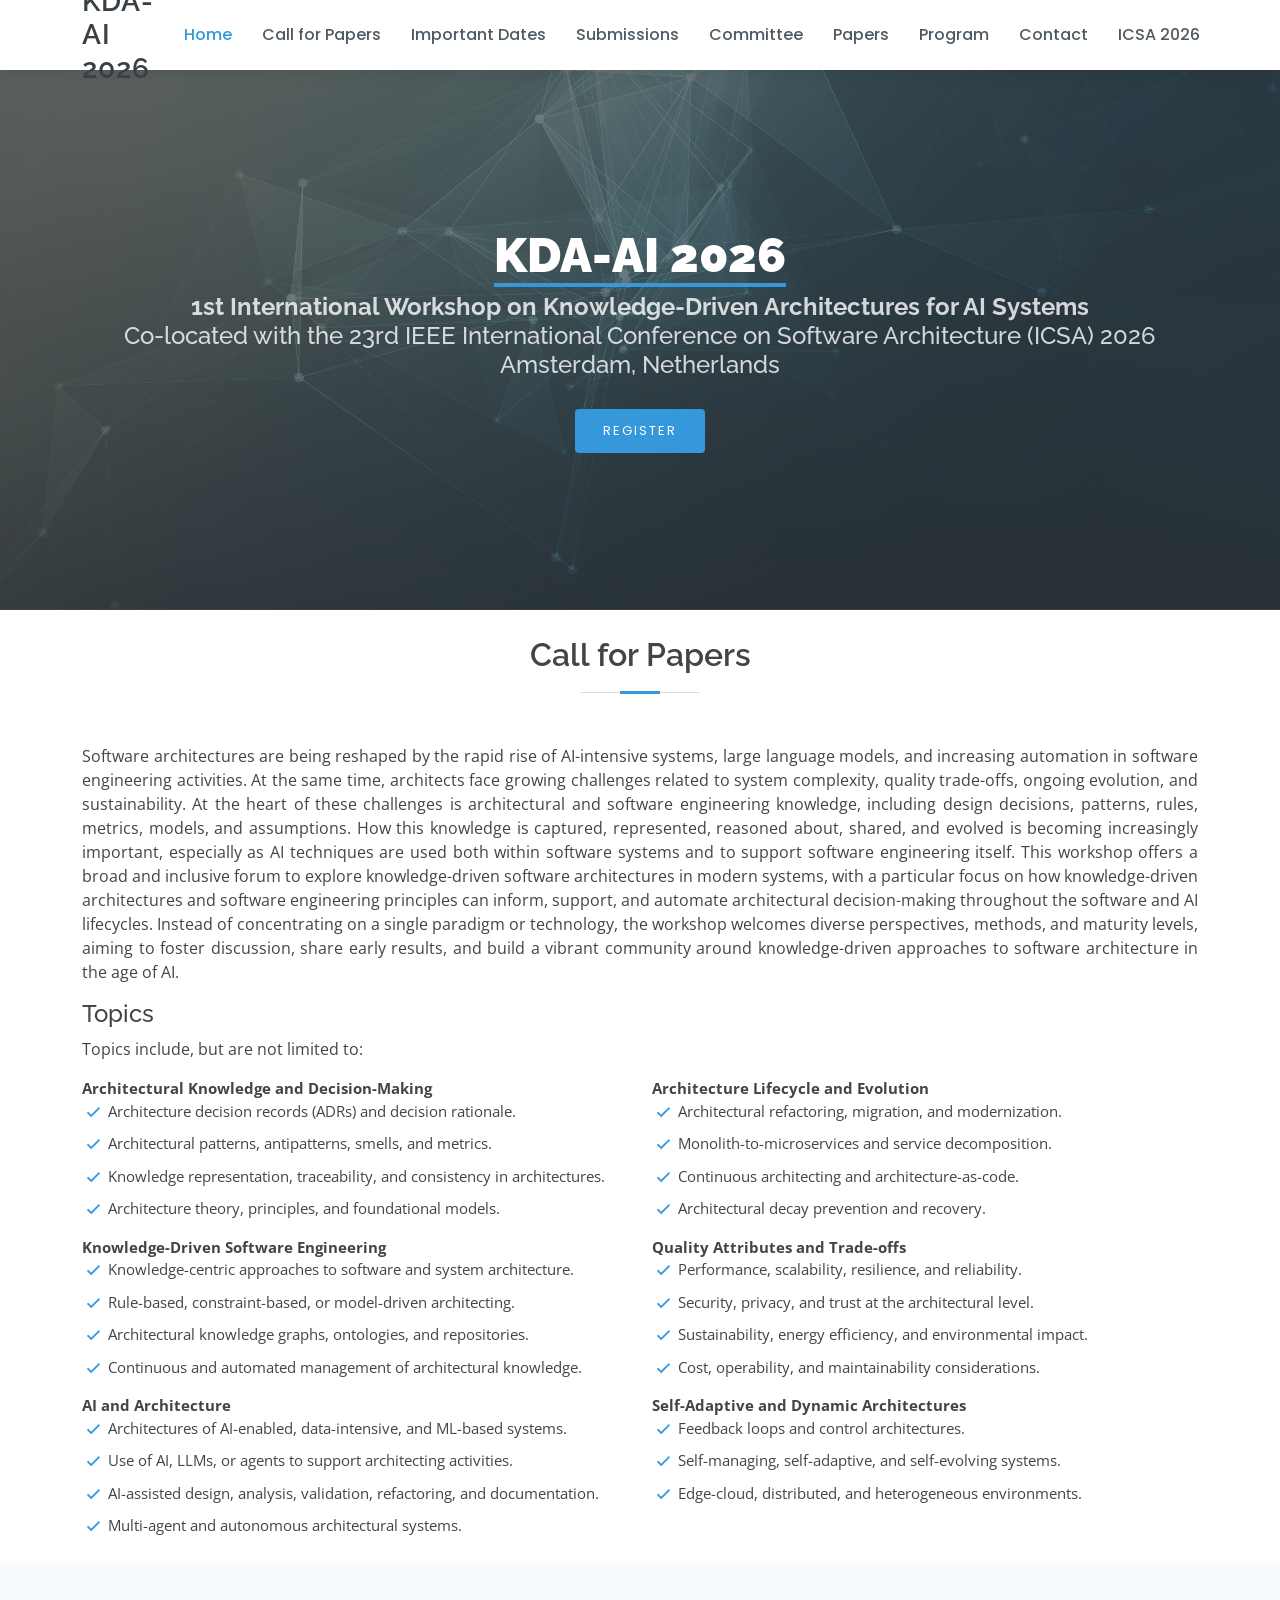
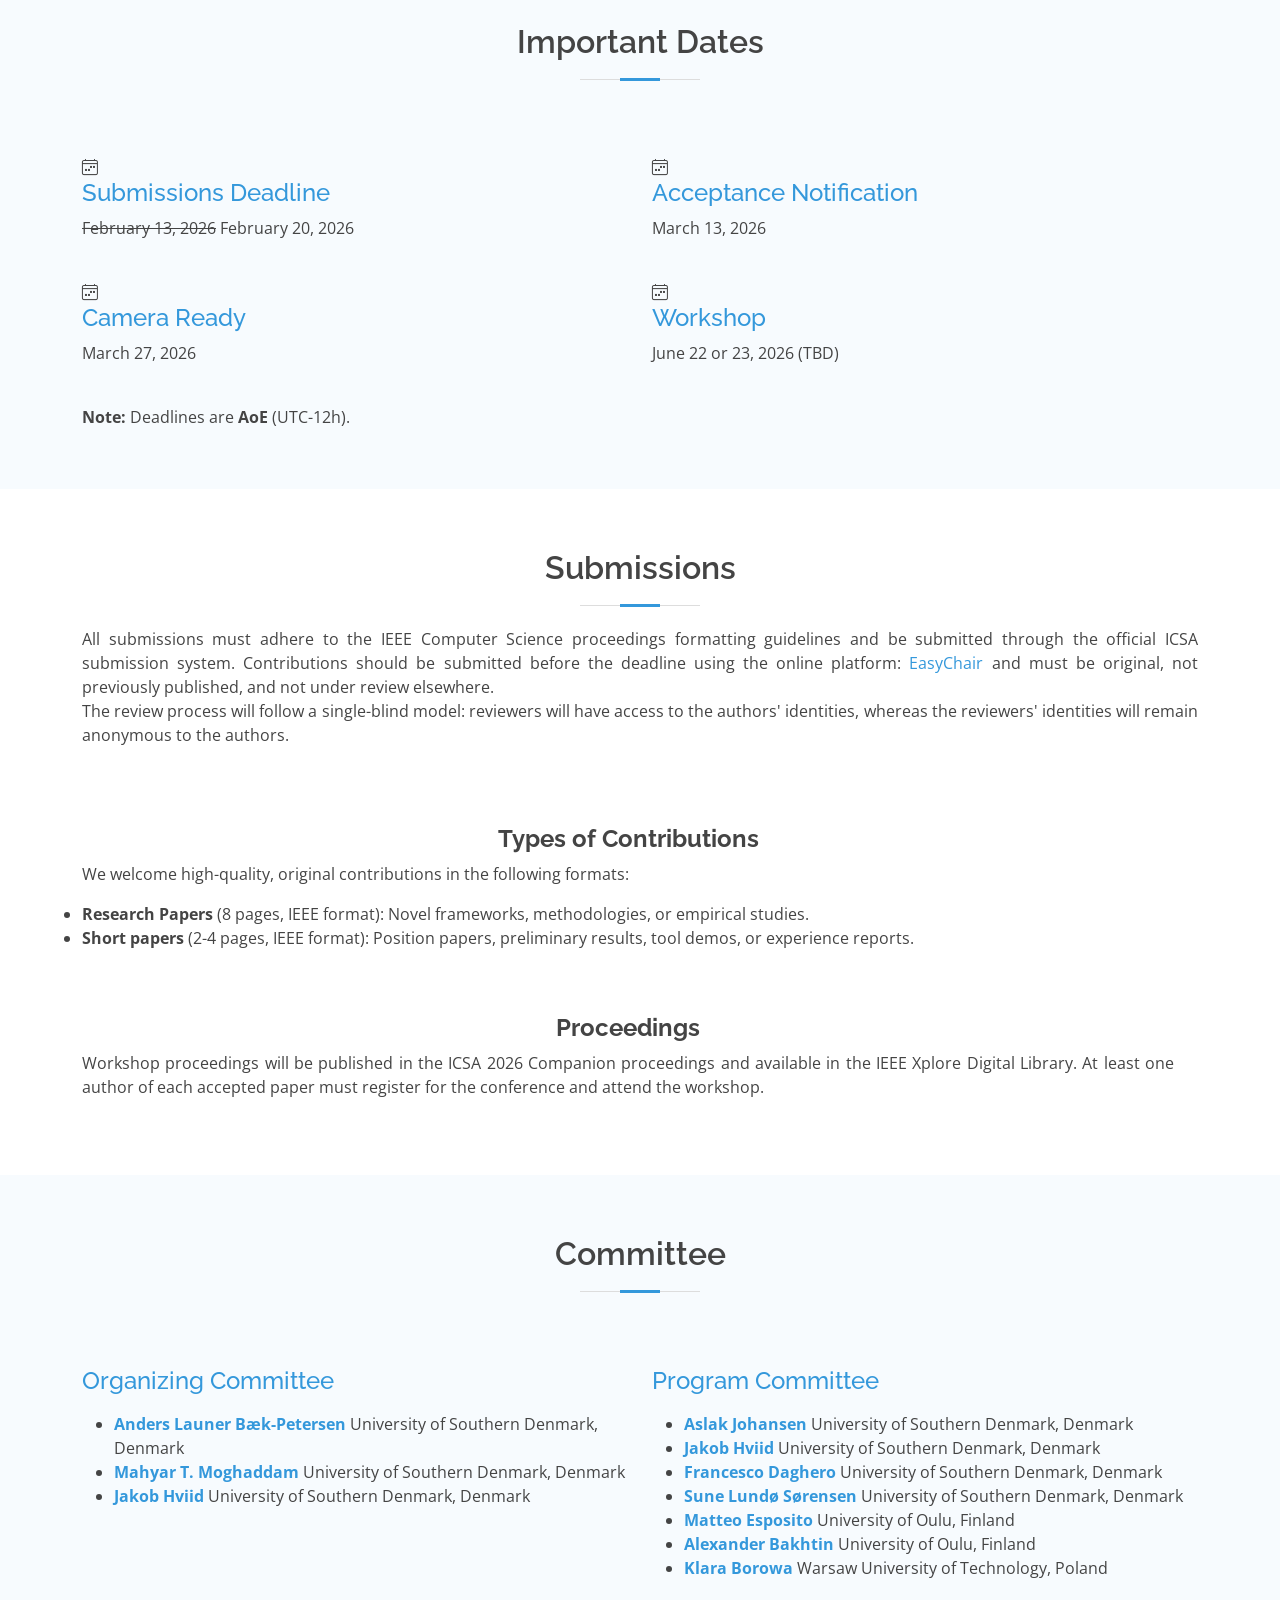
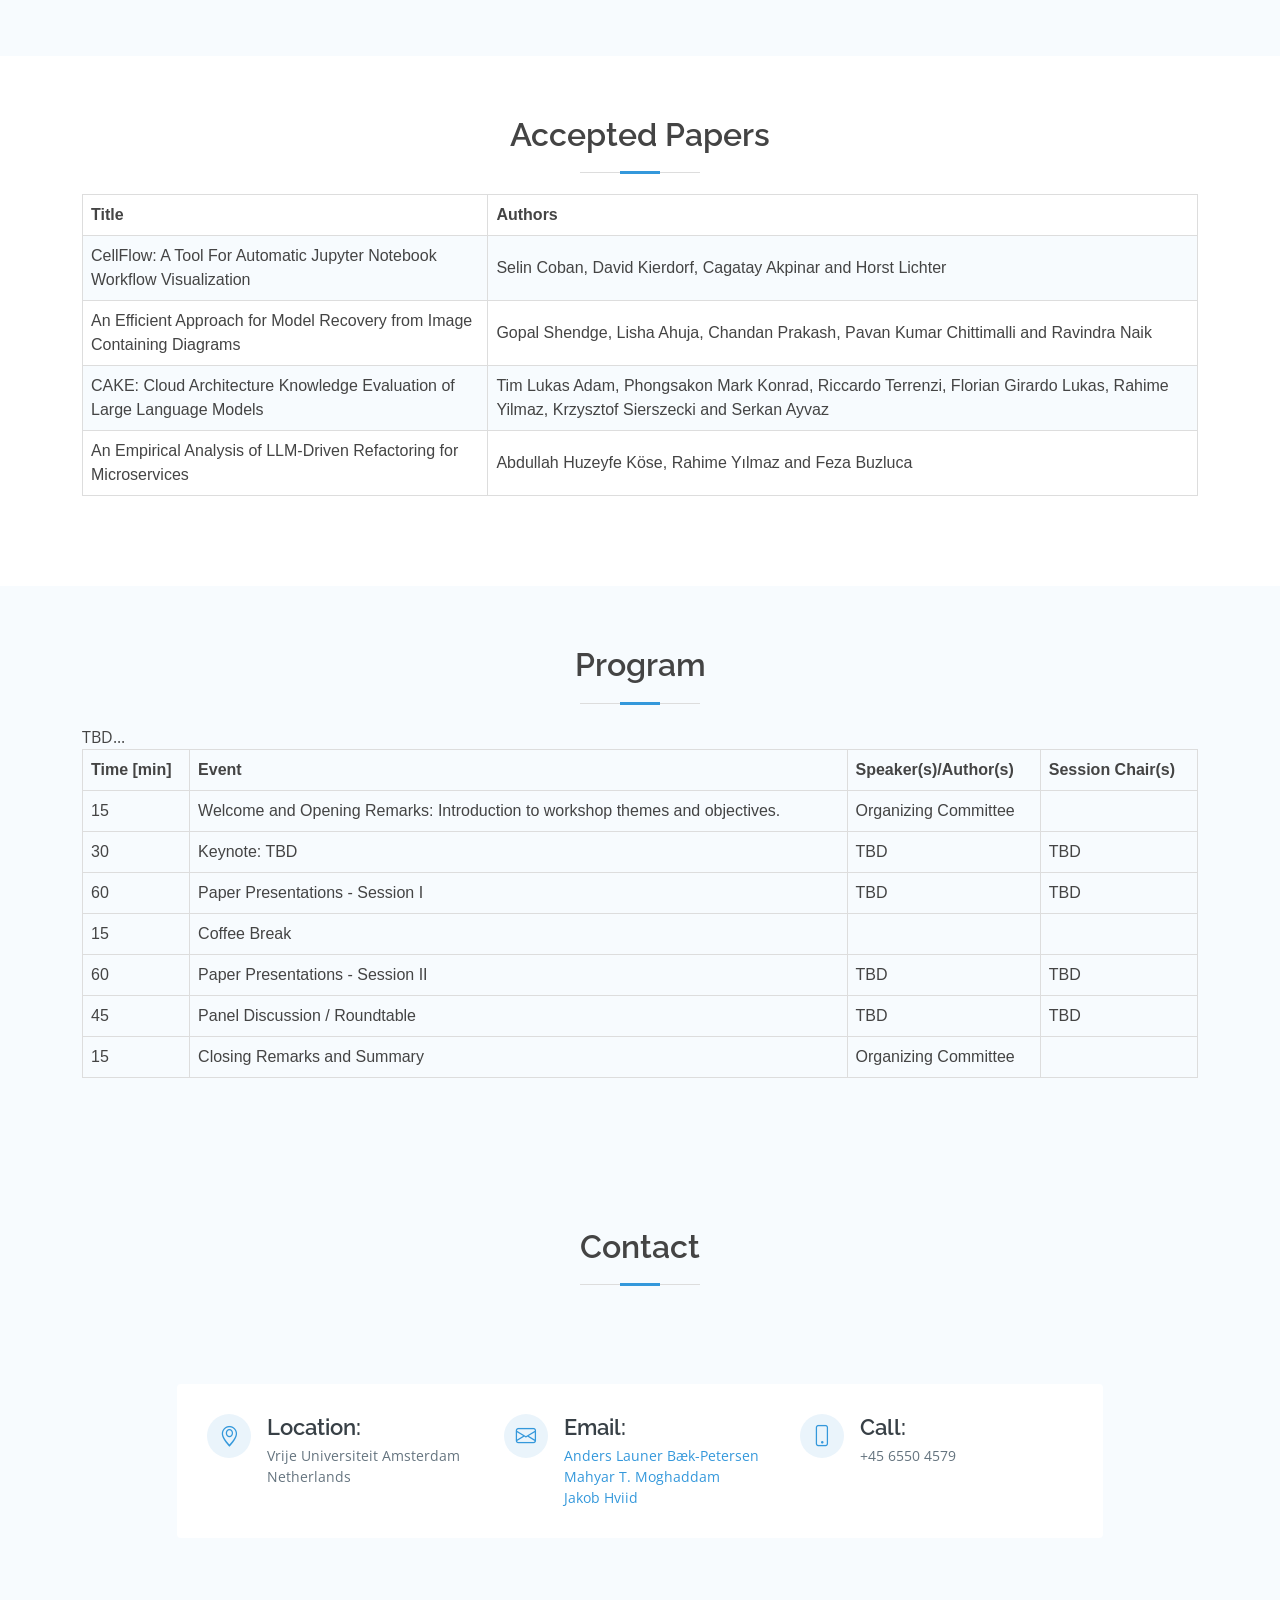
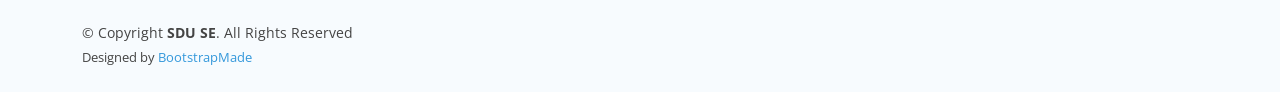
==== index.html @ 961303b8 "updated site and included accepted papers" ====
<!DOCTYPE html>
<html lang="en">

<head>
  <meta charset="utf-8">
  <meta content="width=device-width, initial-scale=1.0" name="viewport">

  <title>KDA-AI 2026</title>
  <meta content="" name="description">
  <meta content="" name="keywords">

  <!-- Favicons -->
  <link href="./assets/img/favicon2.png" rel="icon">
  <link href="assets/img/apple-touch-icon.png" rel="apple-touch-icon">

  <!-- Google Fonts -->
  <link
    href="https://fonts.googleapis.com/css?family=Open+Sans:300,300i,400,400i,600,600i,700,700i|Raleway:300,300i,400,400i,500,500i,600,600i,700,700i|Poppins:300,300i,400,400i,500,500i,600,600i,700,700i"
    rel="stylesheet">

  <!-- Vendor CSS Files -->
  <link href="assets/vendor/bootstrap/css/bootstrap.min.css" rel="stylesheet">
  <link href="assets/vendor/bootstrap-icons/bootstrap-icons.css" rel="stylesheet">
  <link href="assets/vendor/boxicons/css/boxicons.min.css" rel="stylesheet">
  <link href="assets/vendor/glightbox/css/glightbox.min.css" rel="stylesheet">
  <link href="assets/vendor/swiper/swiper-bundle.min.css" rel="stylesheet">

  <!-- Template Main CSS File -->
  <link href="assets/css/style.css" rel="stylesheet">

  <!-- =======================================================
  * Template Name: Lumia - v4.1.0
  * Template URL: https://bootstrapmade.com/lumia-bootstrap-business-template/
  * Author: BootstrapMade.com
  * License: https://bootstrapmade.com/license/
  ======================================================== -->

  <!-- Global site tag (gtag.js) - Google Analytics -->
  <script async src="https://www.googletagmanager.com/gtag/js?id=G-EKJM656WF5"></script>
  <script>
    window.dataLayer = window.dataLayer || [];
    function gtag() { dataLayer.push(arguments); }
    gtag('js', new Date());

    gtag('config', 'G-EKJM656WF5');
  </script>
  <style>
    table {
      font-family: arial, sans-serif;
      border-collapse: collapse;
      width: 100%;
    }

    td,
    th {
      border: 1px solid #dddddd;
      text-align: left;
      padding: 8px;
      text-color: #ffffff;
    }

    tr:nth-child(even) {
      background-color: #f7fbfe;
    }
  </style>
</head>

<body>

  <!-- ======= Header ======= -->
  <header id="header" class="fixed-top d-flex align-items-center">
    <div class="container d-flex align-items-center">

      <div class="logo me-auto">
        <h1><a href="index.html">KDA-AI 2026</a></h1>
      </div>

      <nav id="navbar" class="navbar order-last order-lg-0">
        <ul>
          <li><a class="nav-link scrollto active" href="#hero">Home</a></li>
          <li><a class="nav-link scrollto" href="#call">Call for Papers</a></li>
          <li><a class="nav-link scrollto" href="#dates">Important Dates</a></li>
          <li><a class="nav-link scrollto" href="#submission">Submissions</a></li>
          <li><a class="nav-link scrollto" href="#committee">Committee</a></li>
          <li><a class="nav-link scrollto" href="#papers">Papers</a></li>
          <li><a class="nav-link scrollto" href="#program">Program</a></li>
          <li><a class="nav-link scrollto" href="#contact">Contact</a></li>
          <li><a class="nav-link scrollto " href="https://conf.researchr.org/home/icsa-2026" target="_blank">ICSA
              2026</a></li>
        </ul>
        <i class="bi bi-list mobile-nav-toggle"></i>
      </nav><!-- .navbar -->
    </div>
  </header><!-- End Header -->

  <!-- ======= Hero Section ======= -->
  <section id="hero" class="d-flex flex-column justify-content-center align-items-center">
    <div class="container text-center text-md-left" data-aos="fade-up">
      <h1><span><b>KDA-AI 2026</b></span></h1>
      <h2><b>1st International Workshop on Knowledge-Driven Architectures for AI Systems</b><br />
        Co-located with the 23rd IEEE International Conference on Software Architecture (ICSA) 2026 <br /> Amsterdam,
        Netherlands</h2>
      <!-- <h2><b>KDA-AI: Knowledge-Driven Architectures in the Age of AI</b></h2> -->
      <a target="_blank" href="https://conf.researchr.org/home/icsa-2026" class="btn-get-started scrollto">Register</a>
      <!-- <a target="_blank" href="https://easychair.org/my2/conference?conf=icsa2026" 
        class="btn-get-started scrollto">Submit</a> -->
    </div>
  </section><!-- End Hero -->

  <main id="main">

    <!-- ======= What We Do Section ======= -->
    <!--<section id="what-we-do" class="what-we-do">
      <div class="container">
SA_AI
        <div class="section-title">
          <h2>What We Do</h2>
          <p>Magnam dolores commodi suscipit consequatur ex aliquid</p>
        </div>

        <div class="row">
          <div class="col-lg-4 col-md-6 d-flex align-items-stretch">
            <div class="icon-box">
              <div class="icon"><i class="bx bxl-dribbble"></i></div>
              <h4><a href="">Lorem Ipsum</a></h4>
              <p>Voluptatum deleniti atque corrupti quos dolores et quas molestias excepturi</p>
            </div>
          </div>

          <div class="col-lg-4 col-md-6 d-flex align-items-stretch mt-4 mt-md-0">
            <div class="icon-box">
              <div class="icon"><i class="bx bx-file"></i></div>
              <h4><a href="">Sed ut perspiciatis</a></h4>
              <p>Duis aute irure dolor in reprehenderit in voluptate velit esse cillum dolore</p>
            </div>
          </div>

          <div class="col-lg-4 col-md-6 d-flex align-items-stretch mt-4 mt-lg-0">
            <div class="icon-box">
              <div class="icon"><i class="bx bx-tachometer"></i></div>
              <h4><a href="">Magni Dolores</a></h4>
              <p>Excepteur sint occaecat cupidatat non proident, sunt in culpa qui officia</p>
            </div>
          </div>

        </div>

      </div>
    </section>--><!-- End What We Do Section-->

    <!-- ======= About Section ======= -->
    <section id="call" class="about">
      <p></p>
      <div class="section-title">
        <h2>Call for Papers</h2>
      </div>
      <div class="container">
        <p align="justify">


          Software architectures are being reshaped by the rapid rise of AI-intensive systems, large language models,
          and increasing automation in software engineering activities. At the same time, architects face growing
          challenges related to system complexity, quality trade-offs, ongoing evolution, and sustainability.

          At the heart of these challenges is architectural and software engineering knowledge, including design
          decisions, patterns, rules, metrics, models, and assumptions. How this knowledge is captured, represented,
          reasoned about, shared, and evolved is becoming increasingly important, especially as AI techniques are used
          both within software systems and to support software engineering itself.

          This workshop offers a broad and inclusive forum to explore knowledge-driven software architectures in modern
          systems, with a particular focus on how knowledge-driven architectures and software engineering principles can
          inform, support, and automate architectural decision-making throughout the software and AI lifecycles.

          Instead of concentrating on a single paradigm or technology, the workshop welcomes diverse perspectives,
          methods, and maturity levels, aiming to foster discussion, share early results, and build a vibrant community
          around knowledge-driven approaches to software architecture in the age of AI.


        </p>
        <div class="row">

          <h4>Topics</h4>
          <p align="justify">
            Topics include, but are not limited to:
          </p>
          <div class="col-lg-6">
            <ul>


              <b>Architectural Knowledge and Decision-Making</b>
              <li><i class="bx bx-check"></i> Architecture decision records (ADRs) and decision rationale. </li>
              <li><i class="bx bx-check"></i> Architectural patterns, antipatterns, smells, and metrics. </li>
              <li><i class="bx bx-check"></i> Knowledge representation, traceability, and consistency in architectures.
              </li>
              <li><i class="bx bx-check"></i> Architecture theory, principles, and foundational models. </li>
              <p></p>
              <b>Knowledge-Driven Software Engineering</b>
              <li><i class="bx bx-check"></i> Knowledge-centric approaches to software and system architecture. </li>
              <li><i class="bx bx-check"></i> Rule-based, constraint-based, or model-driven architecting. </li>
              <li><i class="bx bx-check"></i> Architectural knowledge graphs, ontologies, and repositories. </li>
              <li><i class="bx bx-check"></i> Continuous and automated management of architectural knowledge. </li>
              <p></p>
              <b>AI and Architecture</b>
              <li><i class="bx bx-check"></i> Architectures of AI-enabled, data-intensive, and ML-based systems. </li>
              <li><i class="bx bx-check"></i> Use of AI, LLMs, or agents to support architecting activities. </li>
              <li><i class="bx bx-check"></i> AI-assisted design, analysis, validation, refactoring, and documentation.
              </li>
              <li><i class="bx bx-check"></i> Multi-agent and autonomous architectural systems. </li>


            </ul>
          </div>
          <div class="col-lg-6">
            <ul>
              <b>Architecture Lifecycle and Evolution</b>
              <li><i class="bx bx-check"></i> Architectural refactoring, migration, and modernization. </li>
              <li><i class="bx bx-check"></i> Monolith-to-microservices and service decomposition. </li>
              <li><i class="bx bx-check"></i> Continuous architecting and architecture-as-code. </li>
              <li><i class="bx bx-check"></i> Architectural decay prevention and recovery. </li>
              <p></p>
              <b>Quality Attributes and Trade-offs</b>
              <li><i class="bx bx-check"></i> Performance, scalability, resilience, and reliability. </li>
              <li><i class="bx bx-check"></i> Security, privacy, and trust at the architectural level. </li>
              <li><i class="bx bx-check"></i> Sustainability, energy efficiency, and environmental impact. </li>
              <li><i class="bx bx-check"></i> Cost, operability, and maintainability considerations. </li>
              <p></p>
              <b>Self-Adaptive and Dynamic Architectures</b>
              <li><i class="bx bx-check"></i> Feedback loops and control architectures. </li>
              <li><i class="bx bx-check"></i> Self-managing, self-adaptive, and self-evolving systems. </li>
              <li><i class="bx bx-check"></i> Edge-cloud, distributed, and heterogeneous environments. </li>
            </ul>
            <!-- <img src="assets/img/main-fig.png" class="img-fluid" alt="">
            <p align="justify">
              The DIKW pyramid illustrating the hierarchical layers from data to wisdom. The right side illustrates a new foundation for building reusable, system-aware ML components. 
            </p> -->
          </div>
        </div>

      </div>
    </section><!-- End About Section -->


    <!-- ======= Services Section ======= -->
    <section id="dates" class="dates section-bg">
      <div class="container">

        <div class="section-title">
          <h2>Important Dates</h2>

        </div>

        <div class="row">
          <div class="col-md-6 mt-4">
            <div class="icon-box">
              <i class="bi bi-calendar4-week"></i>
              <h4><a href="#">Submissions Deadline</a></h4>
              <p><s>February 13, 2026</s> February 20, 2026</p>

            </div>
          </div>

          <div class="col-md-6 mt-4">
            <div class="icon-box">
              <i class="bi bi-calendar4-week"></i>
              <h4><a href="#">Acceptance Notification</a></h4>
              <p>March 13, 2026</p>
            </div>
          </div>

          <div class="col-md-6 mt-4">
            <div class="icon-box">
              <i class="bi bi-calendar4-week"></i>
              <h4><a href="#">Camera Ready</a></h4>
              <p>March 27, 2026</p>
            </div>
          </div>

          <div class="col-md-6 mt-4">
            <div class="icon-box">
              <i class="bi bi-calendar4-week"></i>
              <h4><a href="#">Workshop</a></h4>
              <p>June 22 or 23, 2026 (TBD)</p>
            </div>
          </div>

        </div>
        <br />
        <b>Note:</b> Deadlines are <b> AoE </b> (UTC-12h).
      </div>
    </section><!-- End Services Section -->

    <!-- ======= Portfolio Section ======= -->
    <section id="submission" class="portfolio">
      <div class="container">

        <div class="section-title">
          <h2>Submissions</h2>
          <p align="justify">
            All submissions must adhere to the IEEE Computer Science proceedings formatting guidelines and be submitted
            through the official ICSA submission system.
            Contributions should be submitted before the deadline using the online platform: <a
              href="https://easychair.org/my/conference?conf=icsa2026" target="_blank"> EasyChair</a> and must be
            original, not previously published, and not under review elsewhere.
          </p>
          <p align="justify">
            The review process will follow a single-blind model: reviewers will have access to the authors' identities,
            whereas the reviewers' identities will remain anonymous to the authors.
          </p>
        </div>

        <div class="row">



          <div class="row mt-5 justify-content-center">

            <center>
              <h4><a href="#"></a><b>Types of Contributions</b></h4>
            </center>
            <p align="justify">
              We welcome high-quality, original contributions in the following formats:
            </p>
            <ul>
              <li> <b>Research Papers</b> (8 pages, IEEE format): Novel frameworks, methodologies, or empirical studies.
              </li>
              <li> <b>Short papers</b> (2-4 pages, IEEE format): Position papers, preliminary results, tool demos, or
                experience reports. </li>
            </ul>
            <!-- </div> -->
          </div>
          <div class="row mt-5 justify-content-center">

            <center>
              <h4><a href="#"></a><b>Proceedings</b></h4>
            </center>
            <p align="justify">
              Workshop proceedings will be published in the ICSA 2026 Companion proceedings and available in the IEEE
              Xplore Digital Library.
              At least one author of each accepted paper must register for the conference and attend the workshop.
            </p>
            <!-- </div> -->
          </div>
        </div>

      </div>
    </section><!-- End Portfolio Section -->

    <!-- ======= Testimonials Section ======= -->
    <section id="committee" class="committee section-bg">
      <div class="container">

        <div class="section-title">
          <h2>Committee</h2>
        </div>
        <div class="row">
          <div class="col-md-6 mt-4">
            <div class="icon-box">
              <h4><a href="#">Organizing Committee</a></h4>
              <p>
              <ul>
                <li> <b> <a href="https://portal.findresearcher.sdu.dk/en/persons/anbae"> Anders Launer
                      Bæk-Petersen</a></b> University of Southern Denmark, Denmark </li>
                <li> <b> <a href="https://portal.findresearcher.sdu.dk/en/persons/mtmo"> Mahyar T. Moghaddam</a></b>
                  University of Southern Denmark, Denmark </li>
                <li> <b> <a href="https://portal.findresearcher.sdu.dk/en/persons/jah"> Jakob Hviid</a></b> University
                  of Southern Denmark, Denmark </li>

              </ul>
              </p>
            </div>
          </div>

          <div class="col-md-6 mt-4">
            <div class="icon-box">
              <h4><a href="#">Program Committee</a></h4>
              <p>
              <ul>
                <li><b> <a href="https://portal.findresearcher.sdu.dk/en/persons/asjo"> Aslak Johansen</a></b>
                  University of Southern Denmark, Denmark</li>
                <li><b> <a href="https://portal.findresearcher.sdu.dk/en/persons/jah"> Jakob Hviid</a></b> University of
                  Southern Denmark, Denmark</li>
                <li><b> <a href="https://portal.findresearcher.sdu.dk/en/persons/fdag"> Francesco Daghero</a></b>
                  University of Southern Denmark, Denmark</li>
                <li><b> <a href="https://portal.findresearcher.sdu.dk/en/persons/slso"> Sune Lundø Sørensen</a></b>
                  University of Southern Denmark, Denmark</li>
                <li><b> <a href="https://scholar.google.com/citations?user=nabFIW4AAAAJ"> Matteo Esposito</a></b>
                  University of Oulu, Finland</li>
                <li><b> <a href="https://scholar.google.com/citations?user=70m0ajkAAAAJ"> Alexander Bakhtin</a></b>
                  University of Oulu, Finland</li>
                <li><b> <a href="https://scholar.google.com/citations?user=PdOckFQAAAAJ"> Klara Borowa</a></b> Warsaw
                  University of Technology, Poland</li>
              </ul>
              </p>
            </div>
          </div>




        </div>
    </section> <!-- End Testimonials Section -->
    <section id="papers" class="papers">
      <div class="container">

        <div class="section-title">
          <h2>Accepted Papers</h2>
          <table>
            <tr>
              <th>Title</th>
              <th>Authors</th>
            </tr>
            <tr>
              <td>CellFlow: A Tool For Automatic Jupyter Notebook Workflow Visualization</td>
              <td>Selin Coban, David Kierdorf, Cagatay Akpinar and Horst Lichter</td>
            </tr>
            <tr>
              <td>An Efficient Approach for Model Recovery from Image Containing Diagrams</td>
              <td>Gopal Shendge, Lisha Ahuja, Chandan Prakash, Pavan Kumar Chittimalli and Ravindra Naik</td>
            </tr>
            <tr>
              <td>CAKE: Cloud Architecture Knowledge Evaluation of Large Language Models</td>
              <td>Tim Lukas Adam, Phongsakon Mark Konrad, Riccardo Terrenzi, Florian Girardo Lukas, Rahime Yilmaz,
                Krzysztof Sierszecki and Serkan Ayvaz</td>
            </tr>
            <tr>
              <td>An Empirical Analysis of LLM-Driven Refactoring for Microservices</td>
              <td>Abdullah Huzeyfe Köse, Rahime Yılmaz and Feza Buzluca</td>
            </tr>
          </table>
        </div>



      </div>
    </section> <!-- End Testimonials Section -->


    <!-- ======= Team Section ======= -->
    <section id="program" class="program section-bg">
      <div class="container">


        <div class="section-title">
          <h2>Program</h2>
          <p align="justify">TBD...</p>

          <table>
            <tr>
              <th>Time [min]</th>
              <!-- <th>Time (CEST)</th> -->
              <th>Event</th>
              <th>Speaker(s)/Author(s)</th>
              <th>Session Chair(s)</th>
            </tr>
            <tr>
              <td>15</td>
              <td>Welcome and Opening Remarks: Introduction to workshop themes and objectives.</td>
              <td>Organizing Committee</td>
              <td></td>
            </tr>
            <tr>
              <td>30</td>
              <td>Keynote: TBD</a></td>
              <td>TBD</td>
              <td>TBD</td>
            </tr>
            <!-- <tr>
    <td>15:20 - 16:20</td>
    <td><a target="_blank" href="program/keynote.html">Keynote: Distributed Trust Architecture  - The New Reality of ML-based Systems</a></td>
    <td><a target="_blank" href="https://people.csiro.au/Z/L/Liming-Zhu">Liming Zhu</a></td>
    <td>TBD</td>
  </tr> -->
            <tr>
              <td>60</td>
              <td>Paper Presentations - Session I</td>
              <td>TBD</td>
              <td>TBD</td>
            </tr>
            <tr>
              <td>15</td>
              <td>Coffee Break</td>
              <td> </td>
              <td></td>
            </tr>
            <tr>
              <td>60</td>
              <td>Paper Presentations - Session II</td>
              <td>TBD</td>
              <td>TBD</td>
            </tr>
            <tr>
              <td>45</td>
              <td>Panel Discussion / Roundtable</td>
              <td>TBD</td>
              <td>TBD</td>
            </tr>
            <!-- <tr>
    <td>17:20 - 17:40</td>
    <td>A Microservices Architecture for Machine Learning Assisted Decision
Support in a Real-Time Field Sensors Environment</td>
    <td>Giovanni De Gasperis, Giuseppe Della Penna and Sante Dino Facchini</td>
  <td>Michael Keeling</td>
  </tr>

  <tr>
    <td>17:40 - 18:00</td>
    <td>Coffee break</td>
    <td></td>
      <td></td>
  </tr>

  <tr>
    <td>18:00 - 19:00</td>
    <td><a href="program/panel/panel.html" target="_blank"> SAML 2021 Panel: Productive Partnerships in Architecting ML Systems </a></td>
    <td> <a href="program/panel/panel.html" target="_blank"> Jan Bosch, Timothy J. Halloran, Grace Lewis, Anastas Stoyanovsky</a> </td>
      <td>Ipek Ozkaya and Karthik Vaidhyanathan</td>
  </tr>

  <tr>
    <td>19:00 - 19:20</td>
    <td>Self-Adaptation for Machine Learning Based Systems</td>
    <td> Maria Casimiro, Paolo Romano, David Garlan, Gabriel A. Moreno,
    Eunsuk Kang and Mark Klein</td>
      <td>Ivica Crnkovic</td>
  </tr>

  <tr>
    <td>19:20 - 19:35</td>
    <td>The extra mile to take: Technical Debt solutions for Industrial ML
      <br/>
      <a href="assets/TD4ML_position_paper_SAML2021.pdf" target="_blank"> Download Position Paper </a>
    </td>
    <td>Hadil Abukwaik, Benjamin Kloepper, Reuben Borrison and Shrikant Bhat</td>
      <td>Ivica Crnkovic</td>
  </tr> -->

            <tr>
              <td>15</td>
              <td>Closing Remarks and Summary</td>
              <td>Organizing Committee</td>
              <td></td>
            </tr>

          </table>
        </div>


        <div class="row">


        </div>

      </div>
    </section><!-- End Team Section -->

    <!-- ======= Contact Section ======= -->
    <section id="contact" class="contact section-bg">
      <div class="container">

        <div class="section-title" style="background-color:#f7fbfe;">
          <h2>Contact</h2>
        </div>

        <div class="row mt-5 justify-content-center">

          <div class="col-lg-10">

            <div class="info-wrap">
              <div class="row">
                <div class="col-lg-4 info">
                  <i class="bi bi-geo-alt"></i>
                  <h4>Location:</h4>
                  <p>Vrije Universiteit Amsterdam<br>Netherlands</p>
                </div>


                <div class="col-lg-4 info mt-4 mt-lg-0">
                  <i class="bi bi-envelope"></i>
                  <h4>Email:</h4>
                  <p><a href="mailto:anbae@mmmi.sdu.dk?subject=[KDA-AI 2026] -" target="_top">Anders Launer
                      Bæk-Petersen</a><br>
                    <a href="mailto:mtmo@mmmi.sdu.dk?subject=[KDA-AI 2026] -" target="_top">Mahyar T. Moghaddam</a><br>
                    <a href="mailto:jah@mmmi.sdu.dk?subject=[KDA-AI 2026] -" target="_top">Jakob Hviid</a>
                  </p>
                </div>

                <div class="col-lg-4 info mt-4 mt-lg-0">
                  <i class="bi bi-phone"></i>
                  <h4>Call:</h4>
                  <p>+45 6550 4579</p>
                </div>
              </div>
            </div>

          </div>

        </div>



      </div>

      </div>
    </section><!-- End Contact Section -->

  </main><!-- End #main -->

  <!-- ======= Footer ======= -->
  <footer id="footer">
    <div class="container d-md-flex py-4">

      <div class="me-md-auto text-center text-md-start">
        <div class="copyright">
          &copy; Copyright <strong><span>SDU SE</span></strong>. All Rights Reserved
        </div>
        <div class="credits">
          Designed by <a href="https://bootstrapmade.com/">BootstrapMade</a>
        </div>
      </div>

    </div>
  </footer><!-- End Footer -->

  <a href="#" class="back-to-top d-flex align-items-center justify-content-center"><i
      class="bi bi-arrow-up-short"></i></a>

  <!-- Vendor JS Files -->
  <script src="assets/vendor/bootstrap/js/bootstrap.bundle.min.js"></script>
  <script src="assets/vendor/glightbox/js/glightbox.min.js"></script>
  <script src="assets/vendor/isotope-layout/isotope.pkgd.min.js"></script>
  <script src="assets/vendor/php-email-form/validate.js"></script>
  <script src="assets/vendor/purecounter/purecounter.js"></script>
  <script src="assets/vendor/swiper/swiper-bundle.min.js"></script>
  <script src="assets/vendor/waypoints/noframework.waypoints.js"></script>

  <!-- Template Main JS File -->
  <script src="assets/js/main.js"></script>

</body>

</html>
---- assets/css/style.css ----
/**
* Template Name: Lumia - v4.1.0
* Template URL: https://bootstrapmade.com/lumia-bootstrap-business-template/
* Author: BootstrapMade.com
* License: https://bootstrapmade.com/license/
*/

/*--------------------------------------------------------------
# General
--------------------------------------------------------------*/
body {
  font-family: "Open Sans", sans-serif;
  color: #444444;
}

a {
  color: #3498db;
  text-decoration: none;
}

a:hover {
  color: #5faee3;
  text-decoration: none;
}

h1, h2, h3, h4, h5, h6 {
  font-family: "Raleway", sans-serif;
}

/*--------------------------------------------------------------
# Back to top button
--------------------------------------------------------------*/
.back-to-top {
  position: fixed;
  visibility: hidden;
  opacity: 0;
  right: 15px;
  bottom: 15px;
  z-index: 996;
  background: #3498db;
  width: 40px;
  height: 40px;
  border-radius: 4px;
  transition: all 0.4s;
}

.back-to-top i {
  font-size: 28px;
  color: #fff;
  line-height: 0;
}

.back-to-top:hover {
  background: #57aae1;
  color: #fff;
}

.back-to-top.active {
  visibility: visible;
  opacity: 1;
}

/*--------------------------------------------------------------
# Header
--------------------------------------------------------------*/
#header {
  height: 70px;
  transition: all 0.5s;
  z-index: 997;
  transition: all 0.5s;
  background: #fff;
  box-shadow: 0px 2px 15px rgba(0, 0, 0, 0.1);
}

#header .logo h1 {
  font-size: 28px;
  margin: 0;
  font-weight: 600;
  letter-spacing: 1px;
  text-transform: uppercase;
  color: #384046;
}

#header .logo h1 a, #header .logo h1 a:hover {
  color: #384046;
  text-decoration: none;
}

#header .logo img {
  max-height: 40px;
}

/*--------------------------------------------------------------
# Header Social Links
--------------------------------------------------------------*/
.header-social-links {
  margin: 0 0 0 30px;
}

.header-social-links a {
  color: #9ba6af;
  padding-left: 8px;
  display: inline-block;
  line-height: 0px;
  transition: 0.3s;
}

.header-social-links a i {
  line-height: 0;
}

.header-social-links a:hover {
  color: #3498db;
}

@media (max-width: 768px) {
  .header-social-links {
    margin: 0 15px 0 0;
  }
}

/*--------------------------------------------------------------
# Navigation Menu
--------------------------------------------------------------*/
/**
* Desktop Navigation
*/
.navbar {
  padding: 0;
}

.navbar ul {
  margin: 0;
  padding: 0;
  display: flex;
  list-style: none;
  align-items: center;
}

.navbar li {
  position: relative;
}

.navbar a {
  display: flex;
  align-items: center;
  justify-content: space-between;
  padding: 10px 0 10px 30px;
  font-family: "Poppins", sans-serif;
  font-size: 16px;
  font-weight: 500;
  color: #4f5a62;
  white-space: nowrap;
  transition: 0.3s;
}

.navbar a i {
  font-size: 12px;
  line-height: 0;
  margin-left: 5px;
}

.navbar a:hover, .navbar .active, .navbar li:hover > a {
  color: #3498db;
}

.navbar .dropdown ul {
  display: block;
  position: absolute;
  left: 14px;
  top: calc(100% + 30px);
  margin: 0;
  padding: 10px 0;
  z-index: 99;
  opacity: 0;
  visibility: hidden;
  background: #fff;
  box-shadow: 0px 0px 30px rgba(127, 137, 161, 0.25);
  transition: 0.3s;
}

.navbar .dropdown ul li {
  min-width: 200px;
}

.navbar .dropdown ul a {
  padding: 10px 20px;
  font-size: 14px;
  font-weight: 400;
  color: #21262a;
}

.navbar .dropdown ul a i {
  font-size: 12px;
}

.navbar .dropdown ul a:hover, .navbar .dropdown ul .active:hover, .navbar .dropdown ul li:hover > a {
  color: #3498db;
}

.navbar .dropdown:hover > ul {
  opacity: 1;
  top: 100%;
  visibility: visible;
}

.navbar .dropdown .dropdown ul {
  top: 0;
  left: calc(100% - 30px);
  visibility: hidden;
}

.navbar .dropdown .dropdown:hover > ul {
  opacity: 1;
  top: 0;
  left: 100%;
  visibility: visible;
}

@media (max-width: 1366px) {
  .navbar .dropdown .dropdown ul {
    left: -90%;
  }
  .navbar .dropdown .dropdown:hover > ul {
    left: -100%;
  }
}

/**
* Mobile Navigation
*/
.mobile-nav-toggle {
  color: #384046;
  font-size: 28px;
  cursor: pointer;
  display: none;
  line-height: 0;
  transition: 0.5s;
}

.mobile-nav-toggle.bi-x {
  color: #fff;
}

@media (max-width: 991px) {
  .mobile-nav-toggle {
    display: block;
  }
  .navbar ul {
    display: none;
  }
}

.navbar-mobile {
  position: fixed;
  overflow: hidden;
  top: 0;
  right: 0;
  left: 0;
  bottom: 0;
  background: rgba(33, 38, 42, 0.9);
  transition: 0.3s;
  z-index: 999;
}

.navbar-mobile .mobile-nav-toggle {
  position: absolute;
  top: 15px;
  right: 15px;
}

.navbar-mobile ul {
  display: block;
  position: absolute;
  top: 55px;
  right: 15px;
  bottom: 15px;
  left: 15px;
  padding: 10px 0;
  background-color: #fff;
  overflow-y: auto;
  transition: 0.3s;
}

.navbar-mobile a {
  padding: 10px 20px;
  font-size: 15px;
  color: #384046;
}

.navbar-mobile a:hover, .navbar-mobile .active, .navbar-mobile li:hover > a {
  color: #3498db;
}

.navbar-mobile .getstarted {
  margin: 15px;
}

.navbar-mobile .dropdown ul {
  position: static;
  display: none;
  margin: 10px 20px;
  padding: 10px 0;
  z-index: 99;
  opacity: 1;
  visibility: visible;
  background: #fff;
  box-shadow: 0px 0px 30px rgba(127, 137, 161, 0.25);
}

.navbar-mobile .dropdown ul li {
  min-width: 200px;
}

.navbar-mobile .dropdown ul a {
  padding: 10px 20px;
}

.navbar-mobile .dropdown ul a i {
  font-size: 12px;
}

.navbar-mobile .dropdown ul a:hover, .navbar-mobile .dropdown ul .active:hover, .navbar-mobile .dropdown ul li:hover > a {
  color: #3498db;
}

.navbar-mobile .dropdown > .dropdown-active {
  display: block;
}

/*--------------------------------------------------------------
# Hero Section
--------------------------------------------------------------*/
#hero {
  width: 100%;
  height: 60vh;
  background: url("../img/bg_sample_small.jpeg") center center;
  background-size: cover;
  position: relative;
  margin-top: 70px;
  padding: 0;
}

#hero:before {
  content: "";
  background: rgba(56, 64, 70, 0.7);
  position: absolute;
  bottom: 0;
  top: 0;
  left: 0;
  right: 0;
}

#hero .container {
  z-index: 2;
}

#hero h1 {
  margin: 0 0 10px 0;
  font-size: 48px;
  font-weight: 700;
  line-height: 56px;
  color: #fff;
}

#hero h1 span {
  border-bottom: 4px solid #3498db;
}

#hero h2 {
  color: rgba(255, 255, 255, 0.8);
  margin-bottom: 30px;
  font-size: 24px;
}

#hero .btn-get-started {
  font-family: "Poppins", sans-serif;
  font-weight: 400;
  font-size: 13px;
  letter-spacing: 2px;
  display: inline-block;
  padding: 12px 28px;
  border-radius: 4px;
  transition: ease-in-out 0.3s;
  color: #fff;
  background: #3498db;
  text-transform: uppercase;
}

#hero .btn-get-started:hover {
  background: #4ea5e0;
}

@media (max-width: 992px) {
  #hero {
    height: calc(100vh - 70px);
  }
}

@media (max-width: 768px) {
  #hero h1 {
    font-size: 30px;
    line-height: 36px;
  }
  #hero h2 {
    font-size: 18px;
    line-height: 24px;
    margin-bottom: 30px;
  }
}

/*--------------------------------------------------------------
# Sections General
--------------------------------------------------------------*/
section {
  padding: 60px 0;
}

.section-bg {
  background-color: #f7fbfe;
}

.section-title {
  text-align: center;
  padding-bottom: 30px;
}

.section-title h2 {
  font-size: 32px;
  font-weight: 600;
  margin-bottom: 20px;
  padding-bottom: 20px;
  position: relative;
}

.section-title h2::before {
  content: '';
  position: absolute;
  display: block;
  width: 120px;
  height: 1px;
  background: #ddd;
  bottom: 1px;
  left: calc(50% - 60px);
}

.section-title h2::after {
  content: '';
  position: absolute;
  display: block;
  width: 40px;
  height: 3px;
  background: #3498db;
  bottom: 0;
  left: calc(50% - 20px);
}

.section-title p {
  margin-bottom: 0;
}

/*--------------------------------------------------------------
# What We Do
--------------------------------------------------------------*/
.what-we-do .icon-box {
  text-align: center;
  padding: 30px 20px;
  transition: all ease-in-out 0.3s;
  background: #fff;
}

.what-we-do .icon-box .icon {
  margin: 0 auto;
  width: 64px;
  height: 64px;
  background: #eaf4fb;
  border-radius: 50px;
  display: flex;
  align-items: center;
  justify-content: center;
  margin-bottom: 20px;
  transition: ease-in-out 0.3s;
}

.what-we-do .icon-box .icon i {
  color: #3498db;
  font-size: 28px;
}

.what-we-do .icon-box h4 {
  font-weight: 700;
  margin-bottom: 15px;
  font-size: 24px;
}

.what-we-do .icon-box h4 a {
  color: #384046;
  transition: ease-in-out 0.3s;
}

.what-we-do .icon-box p {
  line-height: 24px;
  font-size: 14px;
  margin-bottom: 0;
}

.what-we-do .icon-box:hover {
  border-color: #fff;
  box-shadow: 0px 0 25px 0 rgba(0, 0, 0, 0.1);
}

.what-we-do .icon-box:hover h4 a, .what-we-do .icon-box:hover .icon i {
  color: #3498db;
}

/*--------------------------------------------------------------
# About
--------------------------------------------------------------*/
.about {
  padding: 10px 0;
}

.about h3 {
  font-weight: 600;
  font-size: 32px;
}

.about ul {
  list-style: none;
  padding: 0;
  font-size: 15px;
}

.about ul li + li {
  margin-top: 10px;
}

.about ul li {
  position: relative;
  padding-left: 26px;
}

.about ul i {
  position: absolute;
  left: 0;
  top: 0;
  font-size: 22px;
  color: #3498db;
}

.about .icon-boxes {
  padding-top: 10px;
}

.about .icon-boxes h4 {
  font-size: 20px;
  font-weight: 700;
  margin-top: 5px;
}

.about .icon-boxes i {
  font-size: 48px;
  color: #3498db;
}

.about .icon-boxes p {
  font-size: 15px;
  color: #848484;
}

/*--------------------------------------------------------------
# Skills
--------------------------------------------------------------*/
.skills .progress {
  height: 60px;
  display: block;
  background: none;
  border-radius: 0;
}

.skills .progress .skill {
  padding: 10px 0;
  margin: 0 0 6px 0;
  text-transform: uppercase;
  display: block;
  font-weight: 600;
  font-family: "Poppins", sans-serif;
  color: #384046;
}

.skills .progress .skill .val {
  float: right;
  font-style: normal;
}

.skills .progress-bar-wrap {
  background: #e8eaec;
}

.skills .progress-bar {
  width: 1px;
  height: 10px;
  transition: .9s;
  background-color: #5faee3;
}

/*--------------------------------------------------------------
# Counts
--------------------------------------------------------------*/
.counts {
  background: white;
  padding: 30px 0 40px 0;
}

.counts .count-box {
  padding: 30px 30px 25px 30px;
  width: 100%;
  position: relative;
  text-align: center;
  background: #fff;
}

.counts .count-box i {
  position: absolute;
  top: -25px;
  left: 50%;
  transform: translateX(-50%);
  font-size: 20px;
  background: #3498db;
  padding: 12px;
  color: #fff;
  border-radius: 50px;
  display: inline-flex;
  align-items: center;
  justify-content: center;
  width: 48px;
  height: 48px;
}

.counts .count-box span {
  font-size: 36px;
  display: block;
  font-weight: 600;
  color: #124364;
}

.counts .count-box p {
  padding: 0;
  margin: 0;
  font-family: "Raleway", sans-serif;
  font-size: 14px;
}

/*--------------------------------------------------------------
# Services
--------------------------------------------------------------*/
.services .icon-box {
  padding: 30px;
  border-radius: 6px;
  background: #fff;
  transition: ease-in-out 0.3s;
}

.services .icon-box i {
  float: left;
  color: #3498db;
  font-size: 40px;
  line-height: 0;
}

.services .icon-box h4 {
  margin-left: 70px;
  font-weight: 700;
  margin-bottom: 15px;
  font-size: 18px;
}

.services .icon-box h4 a {
  color: #384046;
  transition: 0.3s;
}

.services .icon-box p {
  margin-left: 70px;
  line-height: 24px;
  font-size: 14px;
}

.services .icon-box:hover {
  box-shadow: 0px 2px 22px rgba(0, 0, 0, 0.08);
}

.services .icon-box:hover h4 a {
  color: #3498db;
}

/*--------------------------------------------------------------
# Portfolio
--------------------------------------------------------------*/
.portfolio {
  padding: 60px 0;
}

.portfolio #portfolio-flters {
  padding: 0;
  margin: 0 0 35px 0;
  list-style: none;
  text-align: center;
}

.portfolio #portfolio-flters li {
  cursor: pointer;
  margin: 0 15px 15px 0;
  display: inline-block;
  padding: 10px 20px;
  font-size: 12px;
  line-height: 20px;
  color: #444444;
  border-radius: 4px;
  text-transform: uppercase;
  background: #fff;
  margin-bottom: 5px;
  transition: all 0.3s ease-in-out;
}

.portfolio #portfolio-flters li:hover, .portfolio #portfolio-flters li.filter-active {
  background: #3498db;
  color: #fff;
}

.portfolio #portfolio-flters li:last-child {
  margin-right: 0;
}

.portfolio .portfolio-wrap {
  box-shadow: 0px 2px 12px rgba(0, 0, 0, 0.08);
  transition: 0.3s;
}

.portfolio .portfolio-wrap:hover {
  box-shadow: 0px 4px 14px rgba(0, 0, 0, 0.16);
}

.portfolio .portfolio-item {
  position: relative;
  height: 360px;
  overflow: hidden;
}

.portfolio .portfolio-item figure {
  background: #3498db;
  overflow: hidden;
  height: 240px;
  position: relative;
  border-radius: 4px 4px 0 0;
  margin: 0;
}

.portfolio .portfolio-item figure:hover img {
  opacity: 0.4;
  transition: .4s;
}

.portfolio .portfolio-item figure .link-preview, .portfolio .portfolio-item figure .link-details {
  position: absolute;
  display: flex;
  align-items: center;
  justify-content: center;
  opacity: 0;
  line-height: 0;
  text-align: center;
  width: 36px;
  height: 36px;
  background: #3498db;
  border-radius: 50%;
  transition: all .2s linear;
  overflow: hidden;
  font-size: 20px;
}

.portfolio .portfolio-item figure .link-preview i, .portfolio .portfolio-item figure .link-details i {
  color: #384046;
  line-height: 0;
}

.portfolio .portfolio-item figure .link-preview:hover, .portfolio .portfolio-item figure .link-details:hover {
  background: #3498db;
}

.portfolio .portfolio-item figure .link-preview:hover i, .portfolio .portfolio-item figure .link-details:hover i {
  color: #fff;
}

.portfolio .portfolio-item figure .link-preview {
  left: calc(50% - 38px);
  top: calc(50% - 18px);
}

.portfolio .portfolio-item figure .link-details {
  right: calc(50% - 38px);
  top: calc(50% - 18px);
}

.portfolio .portfolio-item figure:hover .link-preview {
  opacity: 1;
  left: calc(50% - 44px);
}

.portfolio .portfolio-item figure:hover .link-details {
  opacity: 1;
  right: calc(50% - 44px);
}

.portfolio .portfolio-item .portfolio-info {
  background: #fff;
  text-align: center;
  padding: 30px;
  height: 90px;
  border-radius: 0 0 3px 3px;
}

.portfolio .portfolio-item .portfolio-info h4 {
  font-size: 18px;
  line-height: 1px;
  font-weight: 700;
  margin-bottom: 18px;
  padding-bottom: 0;
}

.portfolio .portfolio-item .portfolio-info h4 a {
  color: #333;
}

.portfolio .portfolio-item .portfolio-info h4 a:hover {
  color: #3498db;
}

.portfolio .portfolio-item .portfolio-info p {
  padding: 0;
  margin: 0;
  color: #b8b8b8;
  font-weight: 500;
  font-size: 14px;
  text-transform: uppercase;
}

/*--------------------------------------------------------------
# Portfolio Details
--------------------------------------------------------------*/
.portfolio-details {
  padding-top: 0;
}

.portfolio-details .portfolio-details-slider img {
  width: 100%;
}

.portfolio-details .portfolio-details-slider .swiper-pagination {
  margin-top: 20px;
  position: relative;
}

.portfolio-details .portfolio-details-slider .swiper-pagination .swiper-pagination-bullet {
  width: 12px;
  height: 12px;
  background-color: #fff;
  opacity: 1;
  border: 1px solid #3498db;
}

.portfolio-details .portfolio-details-slider .swiper-pagination .swiper-pagination-bullet-active {
  background-color: #3498db;
}

.portfolio-details .portfolio-info {
  padding: 30px;
  box-shadow: 0px 0 30px rgba(56, 64, 70, 0.08);
}

.portfolio-details .portfolio-info h3 {
  font-size: 22px;
  font-weight: 700;
  margin-bottom: 20px;
  padding-bottom: 20px;
  border-bottom: 1px solid #eee;
}

.portfolio-details .portfolio-info ul {
  list-style: none;
  padding: 0;
  font-size: 15px;
}

.portfolio-details .portfolio-info ul li + li {
  margin-top: 10px;
}

.portfolio-details .portfolio-description {
  padding-top: 30px;
}

.portfolio-details .portfolio-description h2 {
  font-size: 26px;
  font-weight: 700;
  margin-bottom: 20px;
}

.portfolio-details .portfolio-description p {
  padding: 0;
}

/*--------------------------------------------------------------
# Testimonials
--------------------------------------------------------------*/
.testimonials .testimonial-item {
  box-sizing: content-box;
  padding: 30px 30px 0 30px;
  margin: 30px 15px;
  text-align: center;
  min-height: 350px;
  box-shadow: 0px 2px 12px rgba(0, 0, 0, 0.08);
  background: #fff;
}

.testimonials .testimonial-item .testimonial-img {
  width: 90px;
  border-radius: 50%;
  border: 4px solid #fff;
  margin: 0 auto;
}

.testimonials .testimonial-item h3 {
  font-size: 18px;
  font-weight: bold;
  margin: 10px 0 5px 0;
  color: #111;
}

.testimonials .testimonial-item h4 {
  font-size: 14px;
  color: #999;
  margin: 0;
}

.testimonials .testimonial-item .quote-icon-left, .testimonials .testimonial-item .quote-icon-right {
  color: #e1f0fa;
  font-size: 26px;
}

.testimonials .testimonial-item .quote-icon-left {
  display: inline-block;
  left: -5px;
  position: relative;
}

.testimonials .testimonial-item .quote-icon-right {
  display: inline-block;
  right: -5px;
  position: relative;
  top: 10px;
}

.testimonials .testimonial-item p {
  font-style: italic;
  margin: 0 auto 15px auto;
}

.testimonials .swiper-pagination {
  margin-top: 20px;
  position: relative;
}

.testimonials .swiper-pagination .swiper-pagination-bullet {
  width: 12px;
  height: 12px;
  background-color: #fff;
  opacity: 1;
  border: 1px solid #3498db;
}

.testimonials .swiper-pagination .swiper-pagination-bullet-active {
  background-color: #3498db;
}

/*--------------------------------------------------------------
# Team
--------------------------------------------------------------*/
.team .member {
  text-align: center;
  margin-bottom: 20px;
  box-shadow: 0px 0px 12px 0px rgba(0, 0, 0, 0.1);
  padding: 30px 20px;
  background: #fff;
}

.team .member img {
  max-width: 60%;
  border-radius: 50%;
  margin: 0 0 30px 0;
}

.team .member h4 {
  font-weight: 700;
  margin-bottom: 2px;
  font-size: 18px;
}

.team .member span {
  font-style: italic;
  display: block;
  font-size: 13px;
}

.team .member p {
  padding-top: 10px;
  font-size: 14px;
  font-style: italic;
  color: #aaaaaa;
}

.team .member .social {
  margin-top: 15px;
}

.team .member .social a {
  color: #919191;
  transition: 0.3s;
}

.team .member .social a:hover {
  color: #3498db;
}

.team .member .social i {
  font-size: 18px;
  margin: 0 2px;
}

/*--------------------------------------------------------------
# Contact
--------------------------------------------------------------*/
.contact .info-wrap {
  padding: 30px;
  background: #fff;
  border-radius: 4px;
}

.contact .info i {
  font-size: 20px;
  color: #3498db;
  float: left;
  width: 44px;
  height: 44px;
  background: #eaf4fb;
  display: flex;
  justify-content: center;
  align-items: center;
  border-radius: 50px;
  transition: all 0.3s ease-in-out;
}

.contact .info h4 {
  padding: 0 0 0 60px;
  font-size: 22px;
  font-weight: 600;
  margin-bottom: 5px;
  color: #384046;
}

.contact .info p {
  padding: 0 0 0 60px;
  margin-bottom: 0;
  font-size: 14px;
  color: #65747f;
}

.contact .info:hover i {
  background: #3498db;
  color: #fff;
}

.contact .php-email-form {
  width: 100%;
  padding: 30px;
  background: #fff;
  border-radius: 4px;
}

.contact .php-email-form .form-group {
  padding-bottom: 8px;
}

.contact .php-email-form .validate {
  display: none;
  color: red;
  margin: 0 0 15px 0;
  font-weight: 400;
  font-size: 13px;
}

.contact .php-email-form .error-message {
  display: none;
  color: #fff;
  background: #ed3c0d;
  text-align: left;
  padding: 15px;
  font-weight: 600;
}

.contact .php-email-form .error-message br + br {
  margin-top: 25px;
}

.contact .php-email-form .sent-message {
  display: none;
  color: #fff;
  background: #18d26e;
  text-align: center;
  padding: 15px;
  font-weight: 600;
}

.contact .php-email-form .loading {
  display: none;
  background: #fff;
  text-align: center;
  padding: 15px;
}

.contact .php-email-form .loading:before {
  content: "";
  display: inline-block;
  border-radius: 50%;
  width: 24px;
  height: 24px;
  margin: 0 10px -6px 0;
  border: 3px solid #18d26e;
  border-top-color: #eee;
  -webkit-animation: animate-loading 1s linear infinite;
  animation: animate-loading 1s linear infinite;
}

.contact .php-email-form input, .contact .php-email-form textarea {
  border-radius: 0;
  box-shadow: none;
  font-size: 14px;
}

.contact .php-email-form input {
  height: 44px;
}

.contact .php-email-form textarea {
  padding: 10px 12px;
}

.contact .php-email-form button[type="submit"] {
  background: #3498db;
  border: 0;
  padding: 10px 24px;
  color: #fff;
  transition: 0.4s;
  border-radius: 4px;
}

.contact .php-email-form button[type="submit"]:hover {
  background: #5faee3;
}

@-webkit-keyframes animate-loading {
  0% {
    transform: rotate(0deg);
  }
  100% {
    transform: rotate(360deg);
  }
}

@keyframes animate-loading {
  0% {
    transform: rotate(0deg);
  }
  100% {
    transform: rotate(360deg);
  }
}

/*--------------------------------------------------------------
# Breadcrumbs
--------------------------------------------------------------*/
.breadcrumbs {
  padding: 40px 0;
  margin-top: 70px;
}

.breadcrumbs h2 {
  font-size: 26px;
  font-weight: 300;
}

.breadcrumbs ol {
  display: flex;
  flex-wrap: wrap;
  list-style: none;
  padding: 0;
  margin: 0;
  font-size: 15px;
}

.breadcrumbs ol li + li {
  padding-left: 10px;
}

.breadcrumbs ol li + li::before {
  display: inline-block;
  padding-right: 10px;
  color: #4f5a62;
  content: "/";
}

@media (max-width: 768px) {
  .breadcrumbs .d-flex {
    display: block !important;
  }
  .breadcrumbs ol {
    display: block;
  }
  .breadcrumbs ol li {
    display: inline-block;
  }
}

/*--------------------------------------------------------------
# Footer
--------------------------------------------------------------*/
#footer {
  color: #444444;
  font-size: 14px;
  background: #f7fbfe;
}

#footer .footer-top {
  padding: 60px 0 30px 0;
  background: #fff;
}

#footer .footer-top .footer-contact {
  margin-bottom: 30px;
}

#footer .footer-top .footer-contact h4 {
  font-size: 22px;
  margin: 0 0 30px 0;
  padding: 2px 0 2px 0;
  line-height: 1;
  font-weight: 700;
}

#footer .footer-top .footer-contact p {
  font-size: 14px;
  line-height: 24px;
  margin-bottom: 0;
  font-family: "Raleway", sans-serif;
  color: #777777;
}

#footer .footer-top h4 {
  font-size: 16px;
  font-weight: bold;
  color: #444444;
  position: relative;
  padding-bottom: 12px;
}

#footer .footer-top .footer-links {
  margin-bottom: 30px;
}

#footer .footer-top .footer-links ul {
  list-style: none;
  padding: 0;
  margin: 0;
}

#footer .footer-top .footer-links ul i {
  padding-right: 2px;
  color: #3498db;
  font-size: 18px;
  line-height: 1;
}

#footer .footer-top .footer-links ul li {
  padding: 10px 0;
  display: flex;
  align-items: center;
}

#footer .footer-top .footer-links ul li:first-child {
  padding-top: 0;
}

#footer .footer-top .footer-links ul a {
  color: #777777;
  transition: 0.3s;
  display: inline-block;
  line-height: 1;
}

#footer .footer-top .footer-links ul a:hover {
  text-decoration: none;
  color: #3498db;
}

#footer .footer-newsletter {
  font-size: 15px;
}

#footer .footer-newsletter h4 {
  font-size: 16px;
  font-weight: bold;
  color: #444444;
  position: relative;
  padding-bottom: 12px;
}

#footer .footer-newsletter form {
  margin-top: 30px;
  background: #fff;
  padding: 6px 10px;
  position: relative;
  border-radius: 4px;
  text-align: left;
  border: 1px solid #b6daf2;
}

#footer .footer-newsletter form input[type="email"] {
  border: 0;
  padding: 4px 8px;
  width: calc(100% - 100px);
}

#footer .footer-newsletter form input[type="submit"] {
  position: absolute;
  top: 0;
  right: -2px;
  bottom: 0;
  border: 0;
  background: none;
  font-size: 16px;
  padding: 0 20px 2px 20px;
  background: #3498db;
  color: #fff;
  transition: 0.3s;
  border-radius: 0 4px 4px 0;
  box-shadow: 0px 2px 15px rgba(0, 0, 0, 0.1);
}

#footer .footer-newsletter form input[type="submit"]:hover {
  background: #57aae1;
}

#footer .credits {
  padding-top: 5px;
  font-size: 13px;
  color: #444444;
}

#footer .social-links a {
  font-size: 18px;
  display: inline-block;
  background: #3498db;
  color: #fff;
  line-height: 1;
  padding: 8px 0;
  margin-right: 4px;
  border-radius: 50%;
  text-align: center;
  width: 36px;
  height: 36px;
  transition: 0.3s;
}

#footer .social-links a:hover {
  background: #5faee3;
  color: #fff;
  text-decoration: none;
}
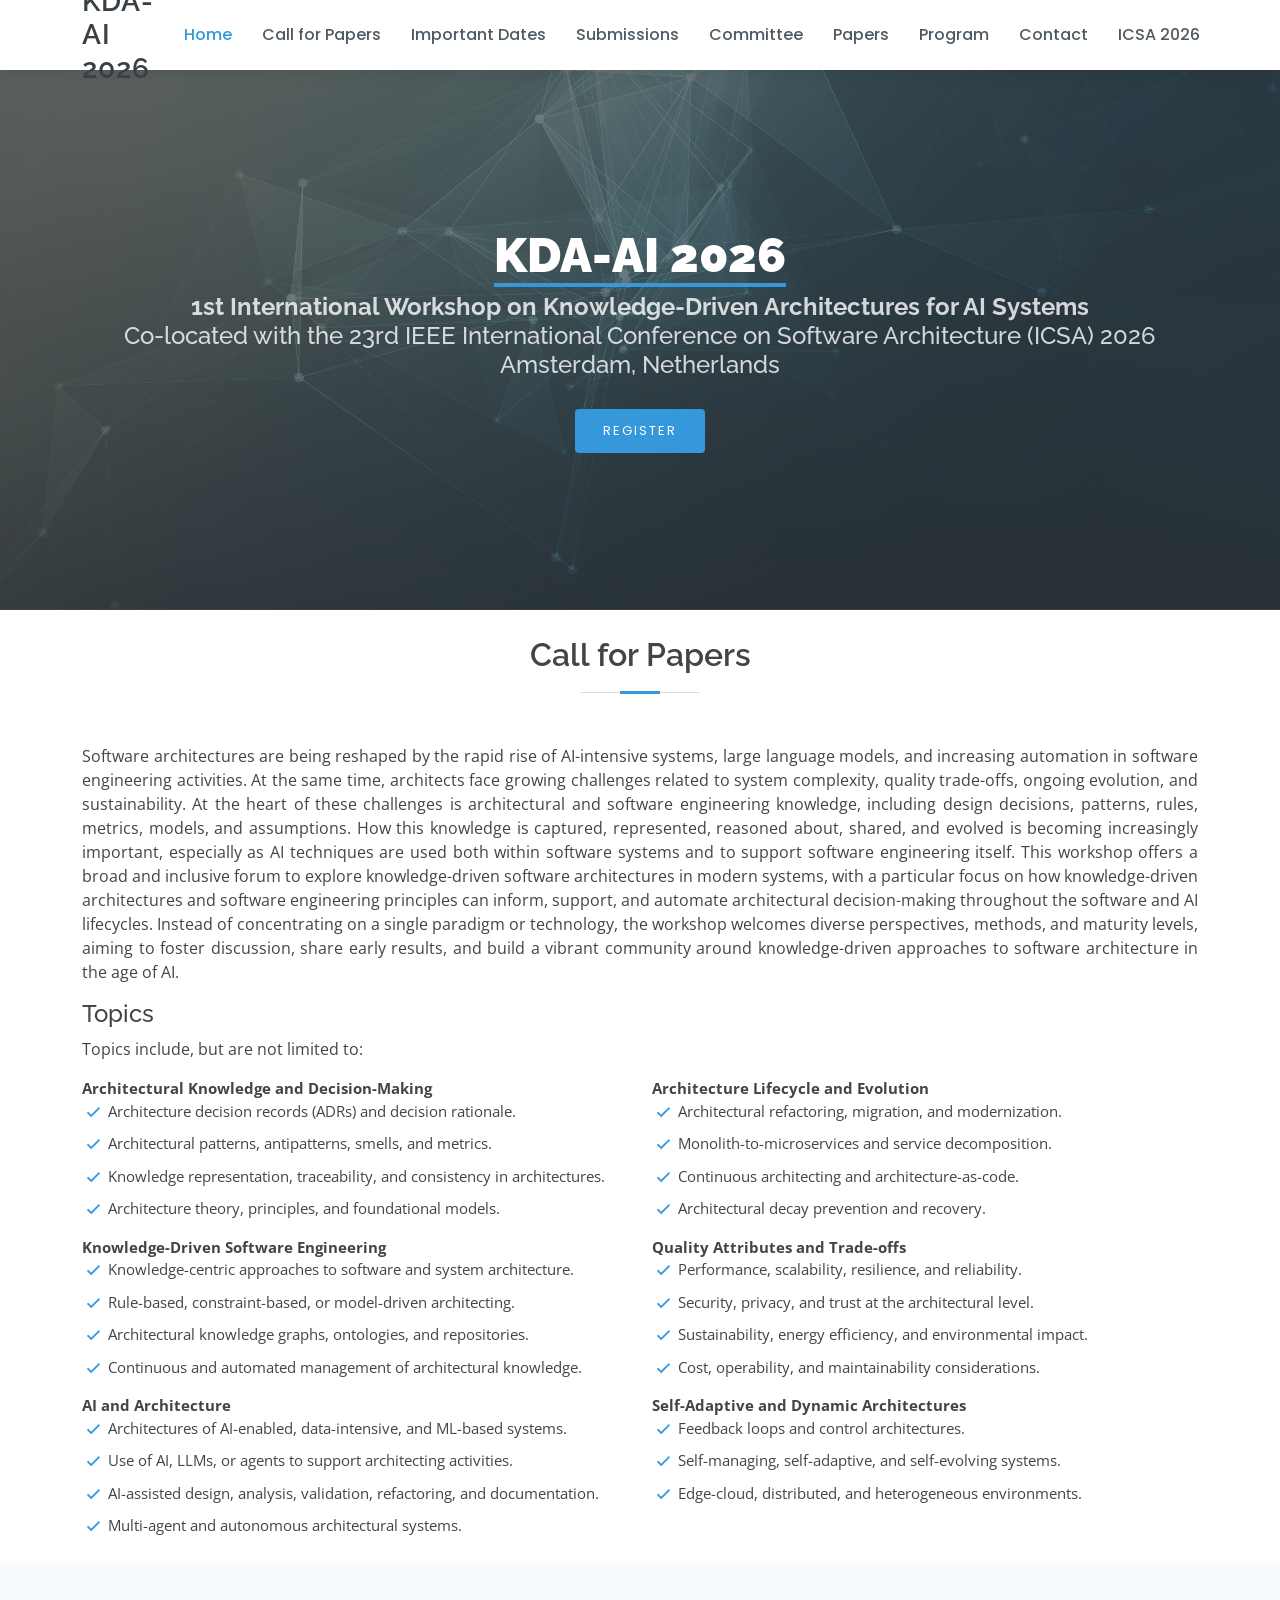
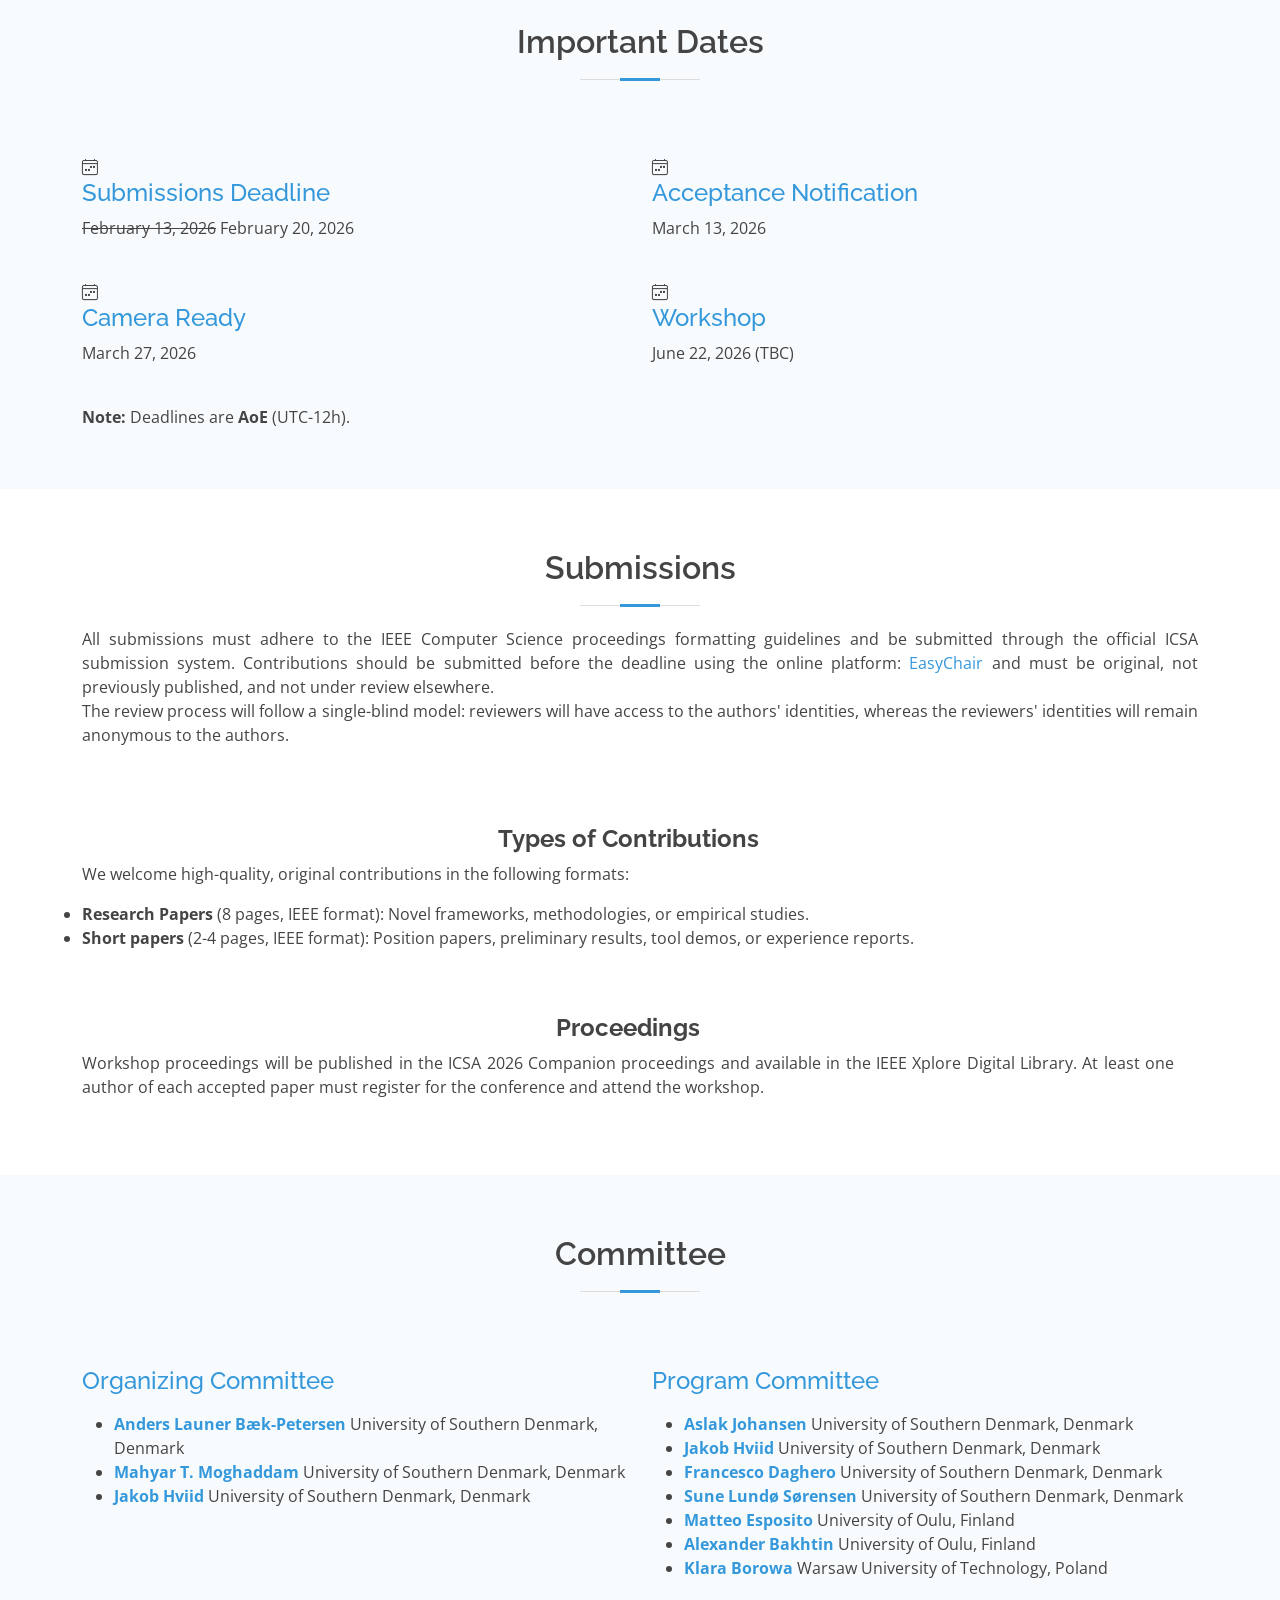
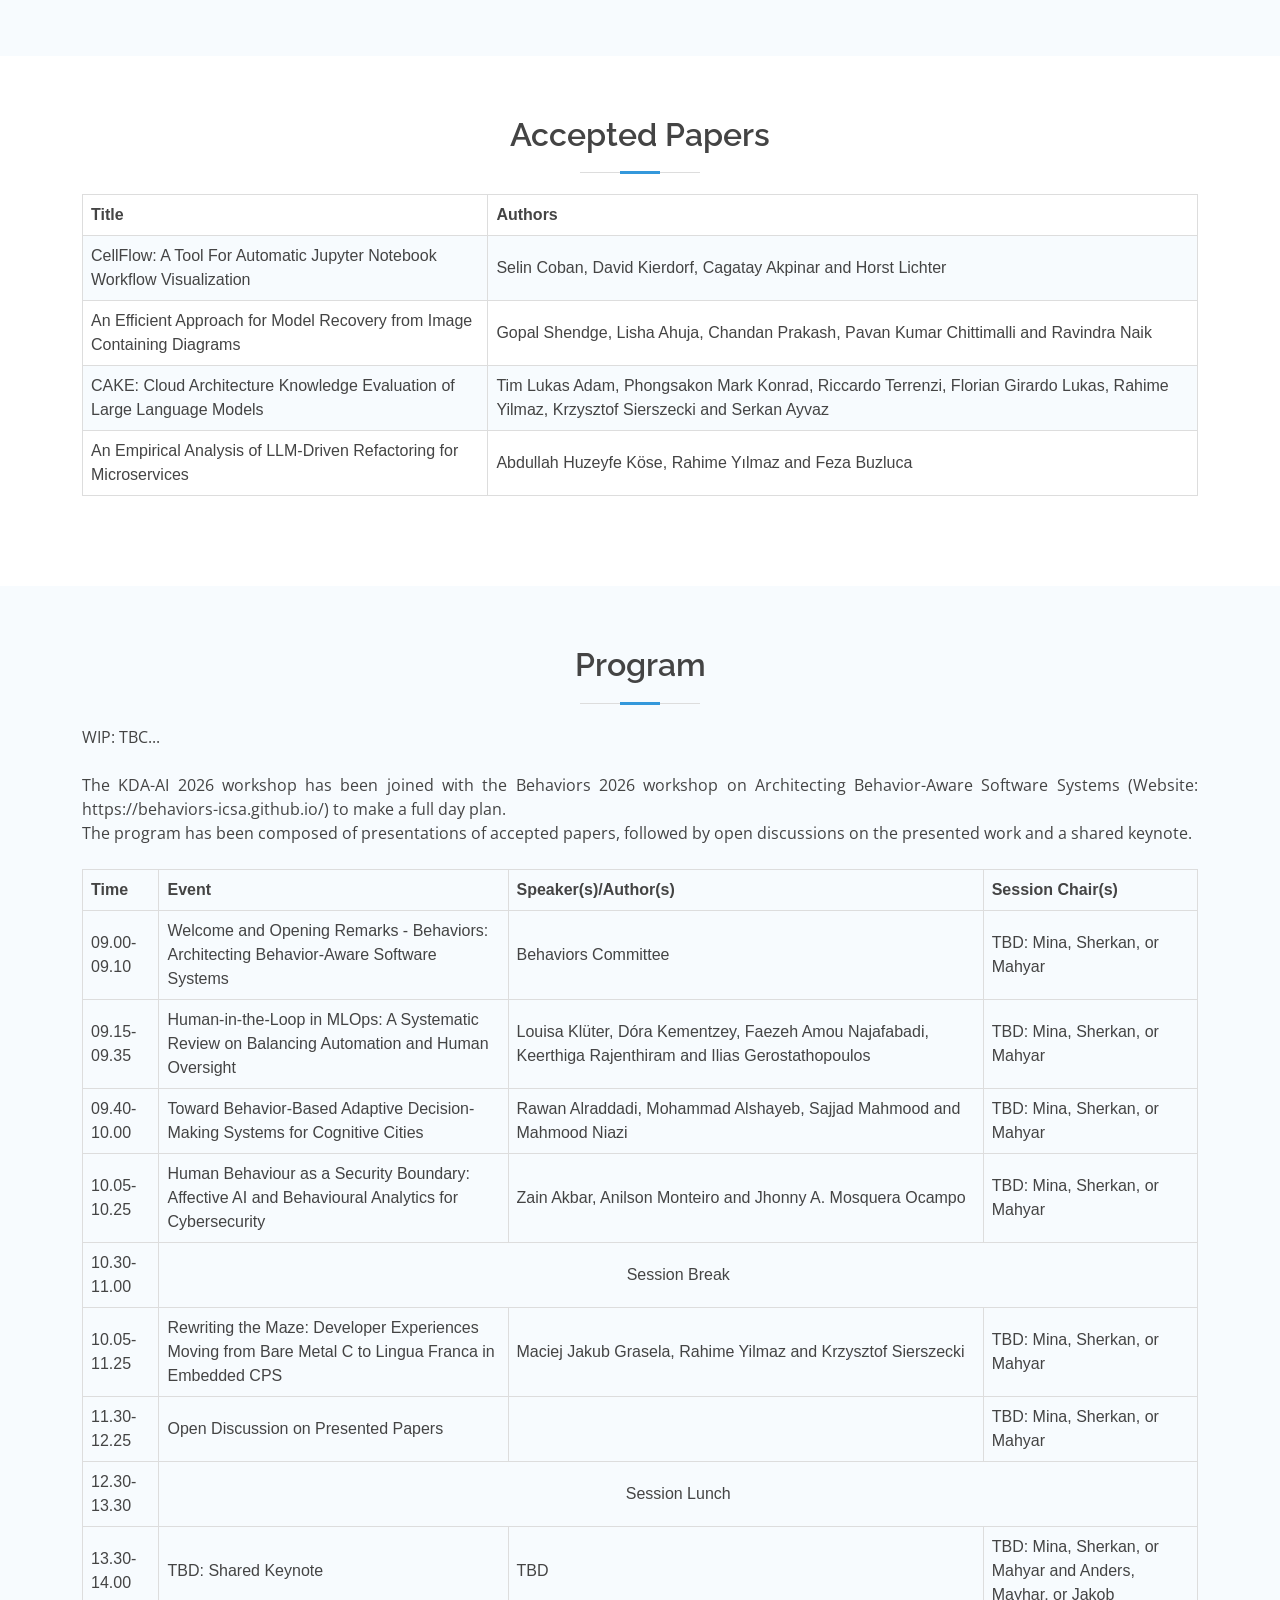
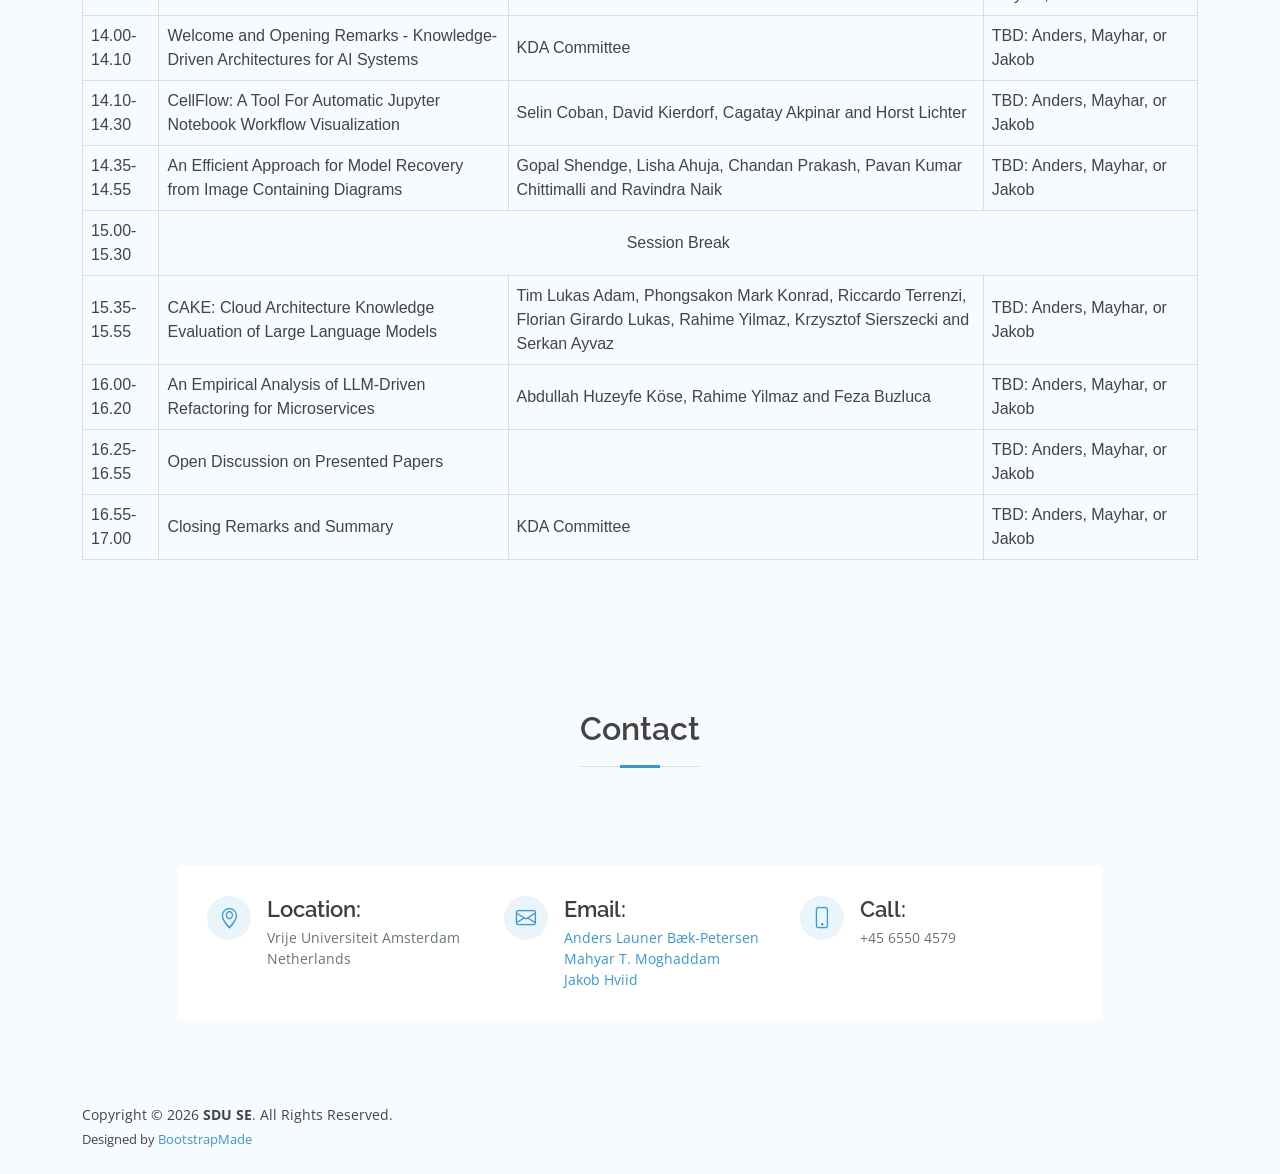
==== commit 4be864e5: "initial plan." ====
--- a/index.html
+++ b/index.html
@@ -101,7 +101,8 @@
         Co-located with the 23rd IEEE International Conference on Software Architecture (ICSA) 2026 <br /> Amsterdam,
         Netherlands</h2>
       <!-- <h2><b>KDA-AI: Knowledge-Driven Architectures in the Age of AI</b></h2> -->
-      <a target="_blank" href="https://conf.researchr.org/home/icsa-2026" class="btn-get-started scrollto">Register</a>
+      <a target="_blank" href="https://conf.researchr.org/attending/icsa-2026/registration" class="btn-get-started scrollto">Register</a>
+      <!-- <a target="_blank" href="https://conf.researchr.org/home/icsa-2026" class="btn-get-started scrollto">Register</a> -->
       <!-- <a target="_blank" href="https://easychair.org/my2/conference?conf=icsa2026" 
         class="btn-get-started scrollto">Submit</a> -->
     </div>
@@ -279,7 +280,7 @@
             <div class="icon-box">
               <i class="bi bi-calendar4-week"></i>
               <h4><a href="#">Workshop</a></h4>
-              <p>June 22 or 23, 2026 (TBD)</p>
+              <p>June 22, 2026 (TBC)</p>
             </div>
           </div>
 
@@ -442,104 +443,171 @@
 
         <div class="section-title">
           <h2>Program</h2>
-          <p align="justify">TBD...</p>
+          <p align="justify">
+            
+            
+            WIP: TBC...
+            <br>
+            <br>
+            
+            
+            The KDA-AI 2026 workshop has been joined with the Behaviors 2026 workshop on Architecting Behavior-Aware Software Systems (Website: https://behaviors-icsa.github.io/) to make a full day plan. 
+            
+      
+            <br>
+            
+            
+            The program has been composed of presentations of accepted papers, followed by open discussions on the presented work and a shared keynote. 
+            <br>
+            <br>
+            
+          
+          </p>
 
           <table>
             <tr>
-              <th>Time [min]</th>
+              <th>Time</th>
               <!-- <th>Time (CEST)</th> -->
               <th>Event</th>
               <th>Speaker(s)/Author(s)</th>
               <th>Session Chair(s)</th>
             </tr>
             <tr>
-              <td>15</td>
-              <td>Welcome and Opening Remarks: Introduction to workshop themes and objectives.</td>
-              <td>Organizing Committee</td>
+              <td>09.00-09.10</td>
+              <td>Welcome and Opening Remarks - Behaviors: Architecting Behavior-Aware Software Systems</td>
+              <td>Behaviors Committee</td>
+              <td>TBD: Mina, Sherkan, or Mahyar</td>
+            </tr>
+
+
+            <!-- 
+            Louisa Klüter, Dóra Kementzey, Faezeh Amou Najafabadi, Keerthiga Rajenthiram and Ilias Gerostathopoulos. Human-in-the-Loop in MLOps: A Systematic Review on Balancing Automation and Human Oversight
+            Rawan Alraddadi, Mohammad Alshayeb, Sajjad Mahmood and Mahmood Niazi. Toward Behavior-Based Adaptive Decision-Making Systems for Cognitive Cities
+            Zain Akbar, Anilson Monteiro and Jhonny A. Mosquera Ocampo. Human Behaviour as a Security Boundary: Affective AI and Behavioural Analytics for Cybersecurity
+            Maciej Jakub Grasela, Rahime Yilmaz and Krzysztof Sierszecki. Rewriting the Maze: Developer Experiences Moving from Bare Metal C to Lingua Franca in Embedded CPS
+            -->
+
+            <tr>
+              <td>09.15-09.35</td>
+              <td>Human-in-the-Loop in MLOps: A Systematic Review on Balancing Automation and Human Oversight</td>
+              <td>Louisa Klüter, Dóra Kementzey, Faezeh Amou Najafabadi, Keerthiga Rajenthiram and Ilias Gerostathopoulos</td>
+              <td>TBD: Mina, Sherkan, or Mahyar</td>
+            </tr>
+            <tr>
+              <td>09.40-10.00</td>
+              <td>Toward Behavior-Based Adaptive Decision-Making Systems for Cognitive Cities</td>
+              <td>Rawan Alraddadi, Mohammad Alshayeb, Sajjad Mahmood and Mahmood Niazi</td>
+              <td>TBD: Mina, Sherkan, or Mahyar</td>
+            </tr>
+            <tr>
+              <td>10.05-10.25</td>
+              <td>Human Behaviour as a Security Boundary: Affective AI and Behavioural Analytics for Cybersecurity</td>
+              <td>Zain Akbar, Anilson Monteiro and Jhonny A. Mosquera Ocampo</td>
+              <td>TBD: Mina, Sherkan, or Mahyar</td>
+            </tr>
+            <tr>
+              <td>10.30-11.00</td>
+              <td colspan="3" style="text-align: center;">Session Break</td>
+            </tr>
+
+            <tr>
+              <td>10.05-11.25</td>
+              <td>Rewriting the Maze: Developer Experiences Moving from Bare Metal C to Lingua Franca in Embedded CPS</td>
+              <td>Maciej Jakub Grasela, Rahime Yilmaz and Krzysztof Sierszecki</td>
+              <td>TBD: Mina, Sherkan, or Mahyar</td>
+            </tr>
+          <tr>
+              <td>11.30-12.25</td>
+              <td>Open Discussion on Presented Papers</td>
               <td></td>
-            </tr>
-            <tr>
-              <td>30</td>
-              <td>Keynote: TBD</a></td>
+              <!-- <td>Behaviors Committee</td> -->
+              <td>TBD: Mina, Sherkan, or Mahyar</td>
+            </tr>
+
+
+
+            <tr>
+              <td>12.30-13.30</td>
+              <td colspan="3" style="text-align: center;">Session Lunch</td>
+            </tr>
+
+            <tr>
+              <td>13.30-14.00</td>
+              <td>TBD: Shared Keynote</td>
               <td>TBD</td>
-              <td>TBD</td>
-            </tr>
-            <!-- <tr>
-    <td>15:20 - 16:20</td>
-    <td><a target="_blank" href="program/keynote.html">Keynote: Distributed Trust Architecture  - The New Reality of ML-based Systems</a></td>
-    <td><a target="_blank" href="https://people.csiro.au/Z/L/Liming-Zhu">Liming Zhu</a></td>
-    <td>TBD</td>
-  </tr> -->
-            <tr>
-              <td>60</td>
-              <td>Paper Presentations - Session I</td>
-              <td>TBD</td>
-              <td>TBD</td>
-            </tr>
-            <tr>
-              <td>15</td>
-              <td>Coffee Break</td>
-              <td> </td>
+              <td>TBD: Mina, Sherkan, or Mahyar and Anders, Mayhar, or Jakob</td>
+              
+            </tr>
+
+
+
+
+            <tr>
+              <td>14.00-14.10</td>
+              <td>Welcome and Opening Remarks - Knowledge-Driven Architectures for AI Systems</td>
+              <td>KDA Committee</td>
+              <td>TBD: Anders, Mayhar, or Jakob</td>
+            </tr>
+
+
+            <!-- 
+            Selin Coban, David Kierdorf, Cagatay Akpinar and Horst Lichter. CellFlow: A Tool For Automatic Jupyter Notebook Workflow Visualization
+            Gopal Shendge, Lisha Ahuja, Chandan Prakash, Pavan Kumar Chittimalli and Ravindra Naik. An Efficient Approach for Model Recovery from Image Containing Diagrams
+            Tim Lukas Adam, Phongsakon Mark Konrad, Riccardo Terrenzi, Florian Girardo Lukas, Rahime Yilmaz, Krzysztof Sierszecki and Serkan Ayvaz. CAKE: Cloud Architecture Knowledge Evaluation of Large Language Models
+            Abdullah Huzeyfe Köse, Rahime Yılmaz and Feza Buzluca. An Empirical Analysis of LLM-Driven Refactoring for Microservices
+            -->
+
+
+            <tr>
+              <td>14.10-14.30</td>
+              <td>CellFlow: A Tool For Automatic Jupyter Notebook Workflow Visualization</td>
+              <td>Selin Coban, David Kierdorf, Cagatay Akpinar and Horst Lichter</td>
+              <td>TBD: Anders, Mayhar, or Jakob</td>
+            </tr>
+            <tr>
+              <td>14.35-14.55</td>
+              <td>An Efficient Approach for Model Recovery from Image Containing Diagrams</td>
+              <td>Gopal Shendge, Lisha Ahuja, Chandan Prakash, Pavan Kumar Chittimalli and Ravindra Naik</td>
+              <td>TBD: Anders, Mayhar, or Jakob</td>
+            </tr>
+            
+            
+            
+            <tr>
+              <td>15.00-15.30</td>
+              <td colspan="3" style="text-align: center;">Session Break</td>
+            </tr>
+            
+            
+            <tr>
+              <td>15.35-15.55</td>
+              <td>CAKE: Cloud Architecture Knowledge Evaluation of Large Language Models</td>
+              <td>Tim Lukas Adam, Phongsakon Mark Konrad, Riccardo Terrenzi, Florian Girardo Lukas, Rahime Yilmaz, Krzysztof Sierszecki and Serkan Ayvaz</td>
+              <td>TBD: Anders, Mayhar, or Jakob</td>
+            </tr>
+            <tr>
+              <td>16.00-16.20</td>
+              <td>An Empirical Analysis of LLM-Driven Refactoring for Microservices</td>
+              <td>Abdullah Huzeyfe Köse, Rahime Yilmaz and Feza Buzluca</td>
+              <td>TBD: Anders, Mayhar, or Jakob</td>
+            </tr>
+            <tr>
+              <td>16.25-16.55</td>
+              <td>Open Discussion on Presented Papers</td>
               <td></td>
-            </tr>
-            <tr>
-              <td>60</td>
-              <td>Paper Presentations - Session II</td>
-              <td>TBD</td>
-              <td>TBD</td>
-            </tr>
-            <tr>
-              <td>45</td>
-              <td>Panel Discussion / Roundtable</td>
-              <td>TBD</td>
-              <td>TBD</td>
-            </tr>
-            <!-- <tr>
-    <td>17:20 - 17:40</td>
-    <td>A Microservices Architecture for Machine Learning Assisted Decision
-Support in a Real-Time Field Sensors Environment</td>
-    <td>Giovanni De Gasperis, Giuseppe Della Penna and Sante Dino Facchini</td>
-  <td>Michael Keeling</td>
-  </tr>
-
-  <tr>
-    <td>17:40 - 18:00</td>
-    <td>Coffee break</td>
-    <td></td>
-      <td></td>
-  </tr>
-
-  <tr>
-    <td>18:00 - 19:00</td>
-    <td><a href="program/panel/panel.html" target="_blank"> SAML 2021 Panel: Productive Partnerships in Architecting ML Systems </a></td>
-    <td> <a href="program/panel/panel.html" target="_blank"> Jan Bosch, Timothy J. Halloran, Grace Lewis, Anastas Stoyanovsky</a> </td>
-      <td>Ipek Ozkaya and Karthik Vaidhyanathan</td>
-  </tr>
-
-  <tr>
-    <td>19:00 - 19:20</td>
-    <td>Self-Adaptation for Machine Learning Based Systems</td>
-    <td> Maria Casimiro, Paolo Romano, David Garlan, Gabriel A. Moreno,
-    Eunsuk Kang and Mark Klein</td>
-      <td>Ivica Crnkovic</td>
-  </tr>
-
-  <tr>
-    <td>19:20 - 19:35</td>
-    <td>The extra mile to take: Technical Debt solutions for Industrial ML
-      <br/>
-      <a href="assets/TD4ML_position_paper_SAML2021.pdf" target="_blank"> Download Position Paper </a>
-    </td>
-    <td>Hadil Abukwaik, Benjamin Kloepper, Reuben Borrison and Shrikant Bhat</td>
-      <td>Ivica Crnkovic</td>
-  </tr> -->
-
-            <tr>
-              <td>15</td>
+              <!-- <td>KDA Committee</td> -->
+              <td>TBD: Anders, Mayhar, or Jakob</td>
+            </tr>
+            <tr>
+              <td>16.55-17.00</td>
               <td>Closing Remarks and Summary</td>
-              <td>Organizing Committee</td>
-              <td></td>
-            </tr>
+              <td>KDA Committee</td>
+              <td>TBD: Anders, Mayhar, or Jakob</td>
+            </tr>
+            
+
+
+
 
           </table>
         </div>
@@ -611,7 +679,7 @@
 
       <div class="me-md-auto text-center text-md-start">
         <div class="copyright">
-          &copy; Copyright <strong><span>SDU SE</span></strong>. All Rights Reserved
+          Copyright &copy; <span id="copyright-year"></span> <strong><span>SDU SE</span></strong>. All Rights Reserved.
         </div>
         <div class="credits">
           Designed by <a href="https://bootstrapmade.com/">BootstrapMade</a>
@@ -636,6 +704,10 @@
   <!-- Template Main JS File -->
   <script src="assets/js/main.js"></script>
 
+  <script>
+    document.getElementById('copyright-year').textContent = new Date().getFullYear();
+  </script>
+
 </body>
 
 </html>
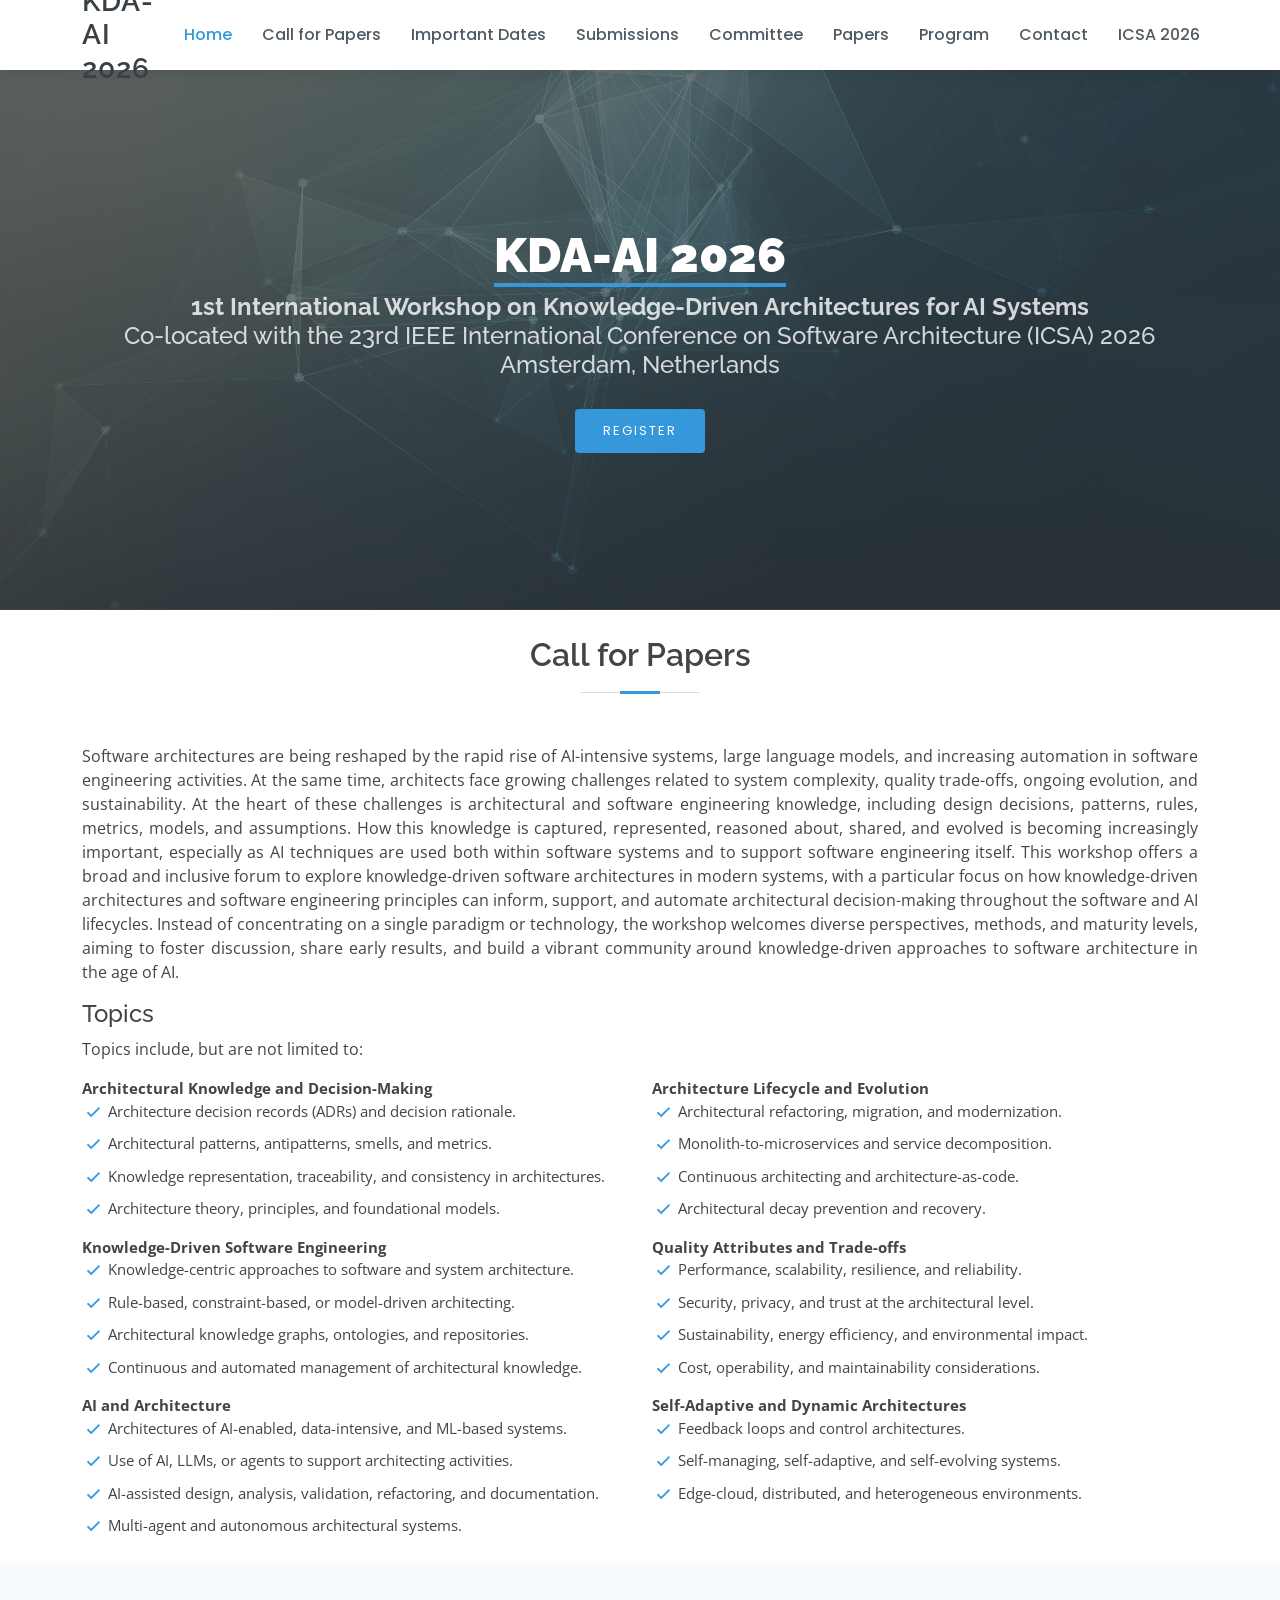
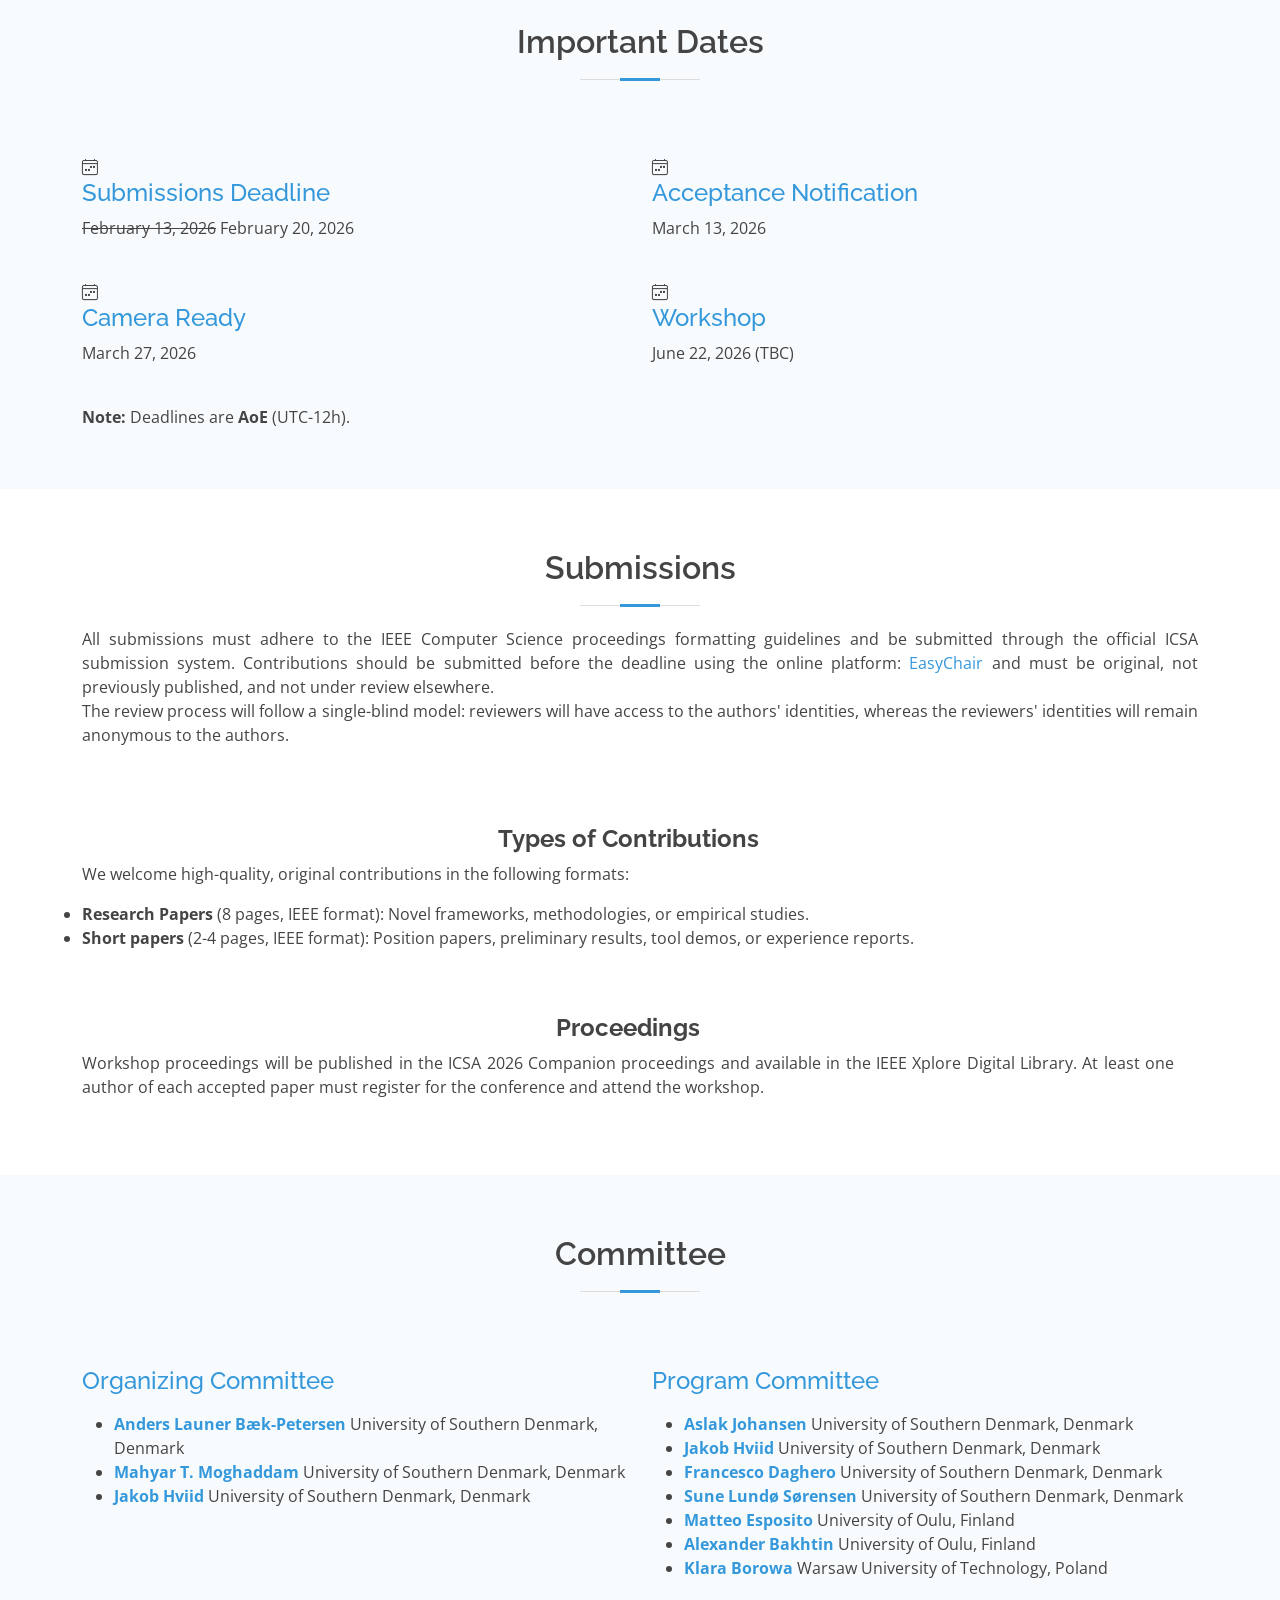
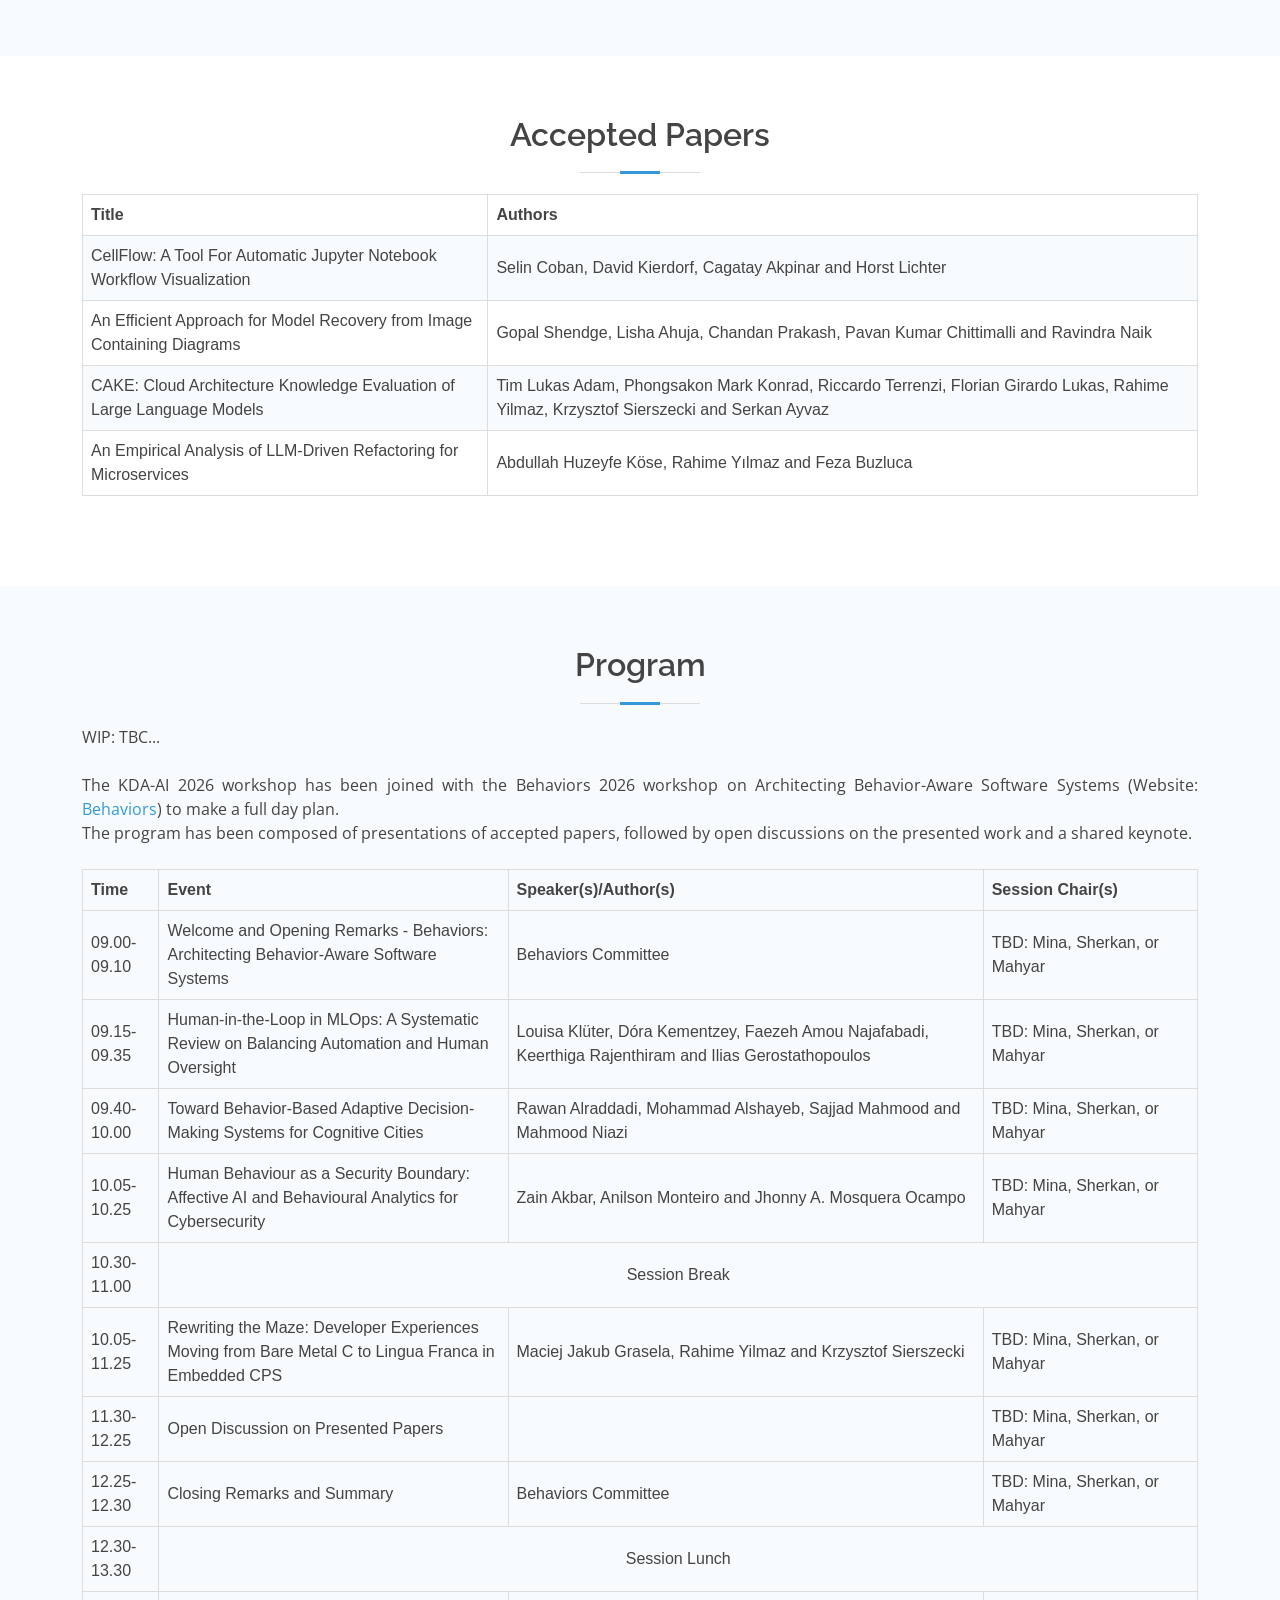
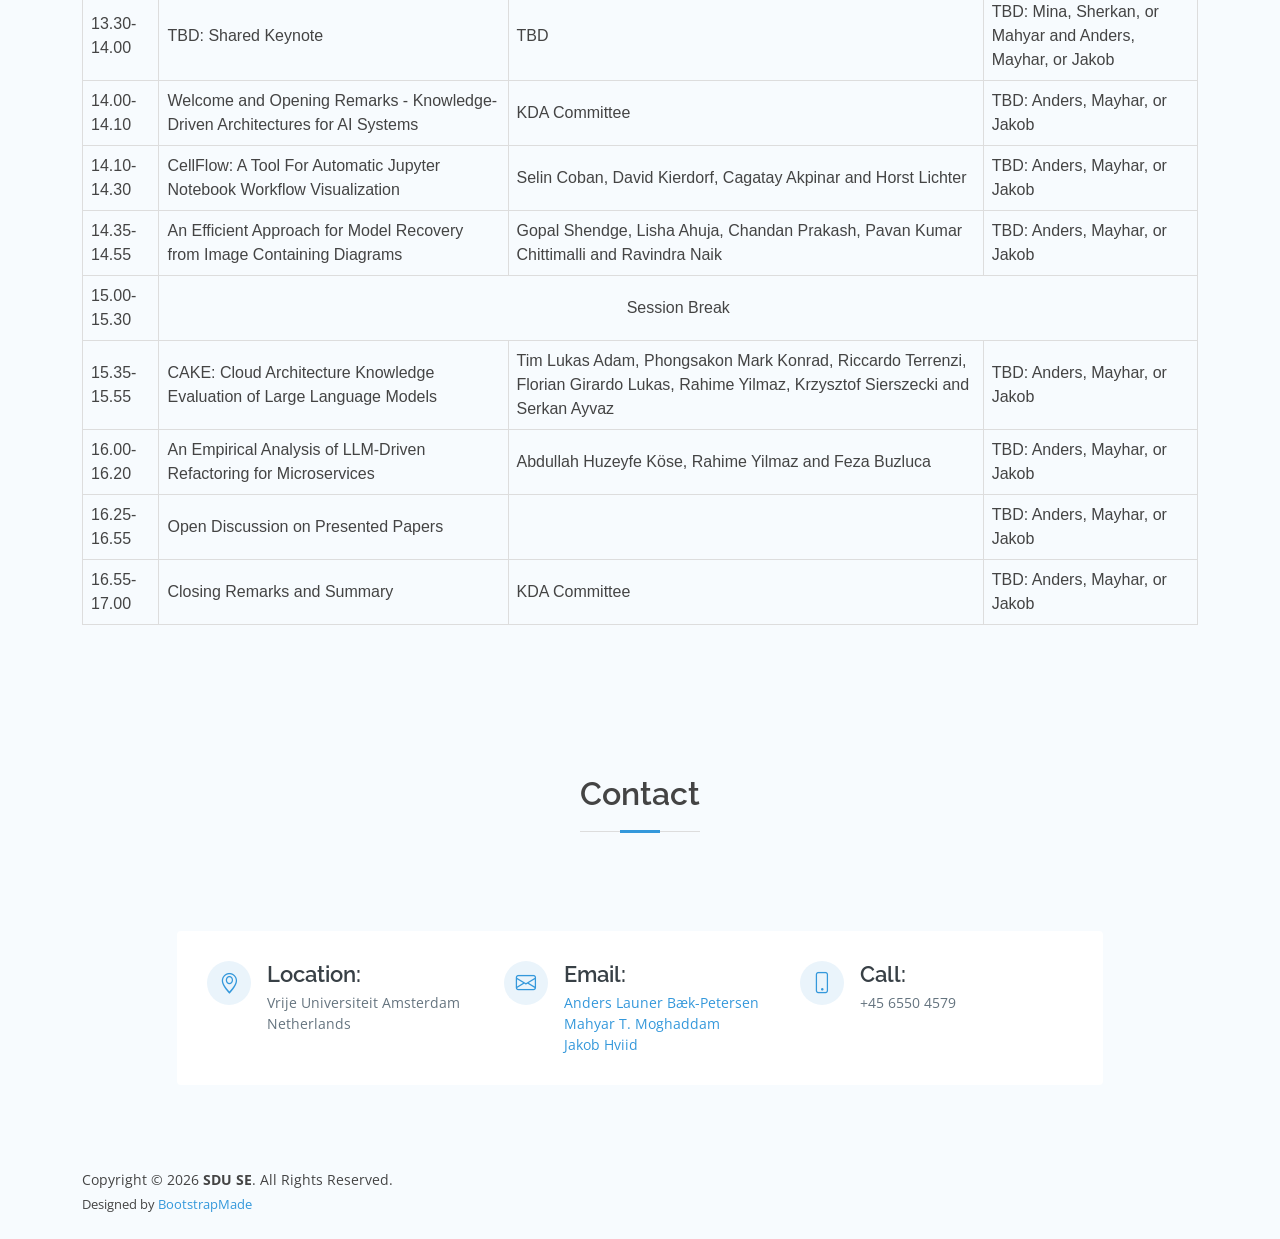
==== commit c56de79f: "updated schedule." ====
--- a/index.html
+++ b/index.html
@@ -451,7 +451,7 @@
             <br>
             
             
-            The KDA-AI 2026 workshop has been joined with the Behaviors 2026 workshop on Architecting Behavior-Aware Software Systems (Website: https://behaviors-icsa.github.io/) to make a full day plan. 
+            The KDA-AI 2026 workshop has been joined with the Behaviors 2026 workshop on Architecting Behavior-Aware Software Systems (Website: <a href="https://behaviors-icsa.github.io/">Behaviors</a>) to make a full day plan. 
             
       
             <br>
@@ -523,6 +523,13 @@
               <!-- <td>Behaviors Committee</td> -->
               <td>TBD: Mina, Sherkan, or Mahyar</td>
             </tr>
+                        <tr>
+              <td>12.25-12.30</td>
+              <td>Closing Remarks and Summary</td>
+              <td>Behaviors Committee</td>
+              <td>TBD: Mina, Sherkan, or Mahyar</td>
+            </tr>
+            
 
 
 
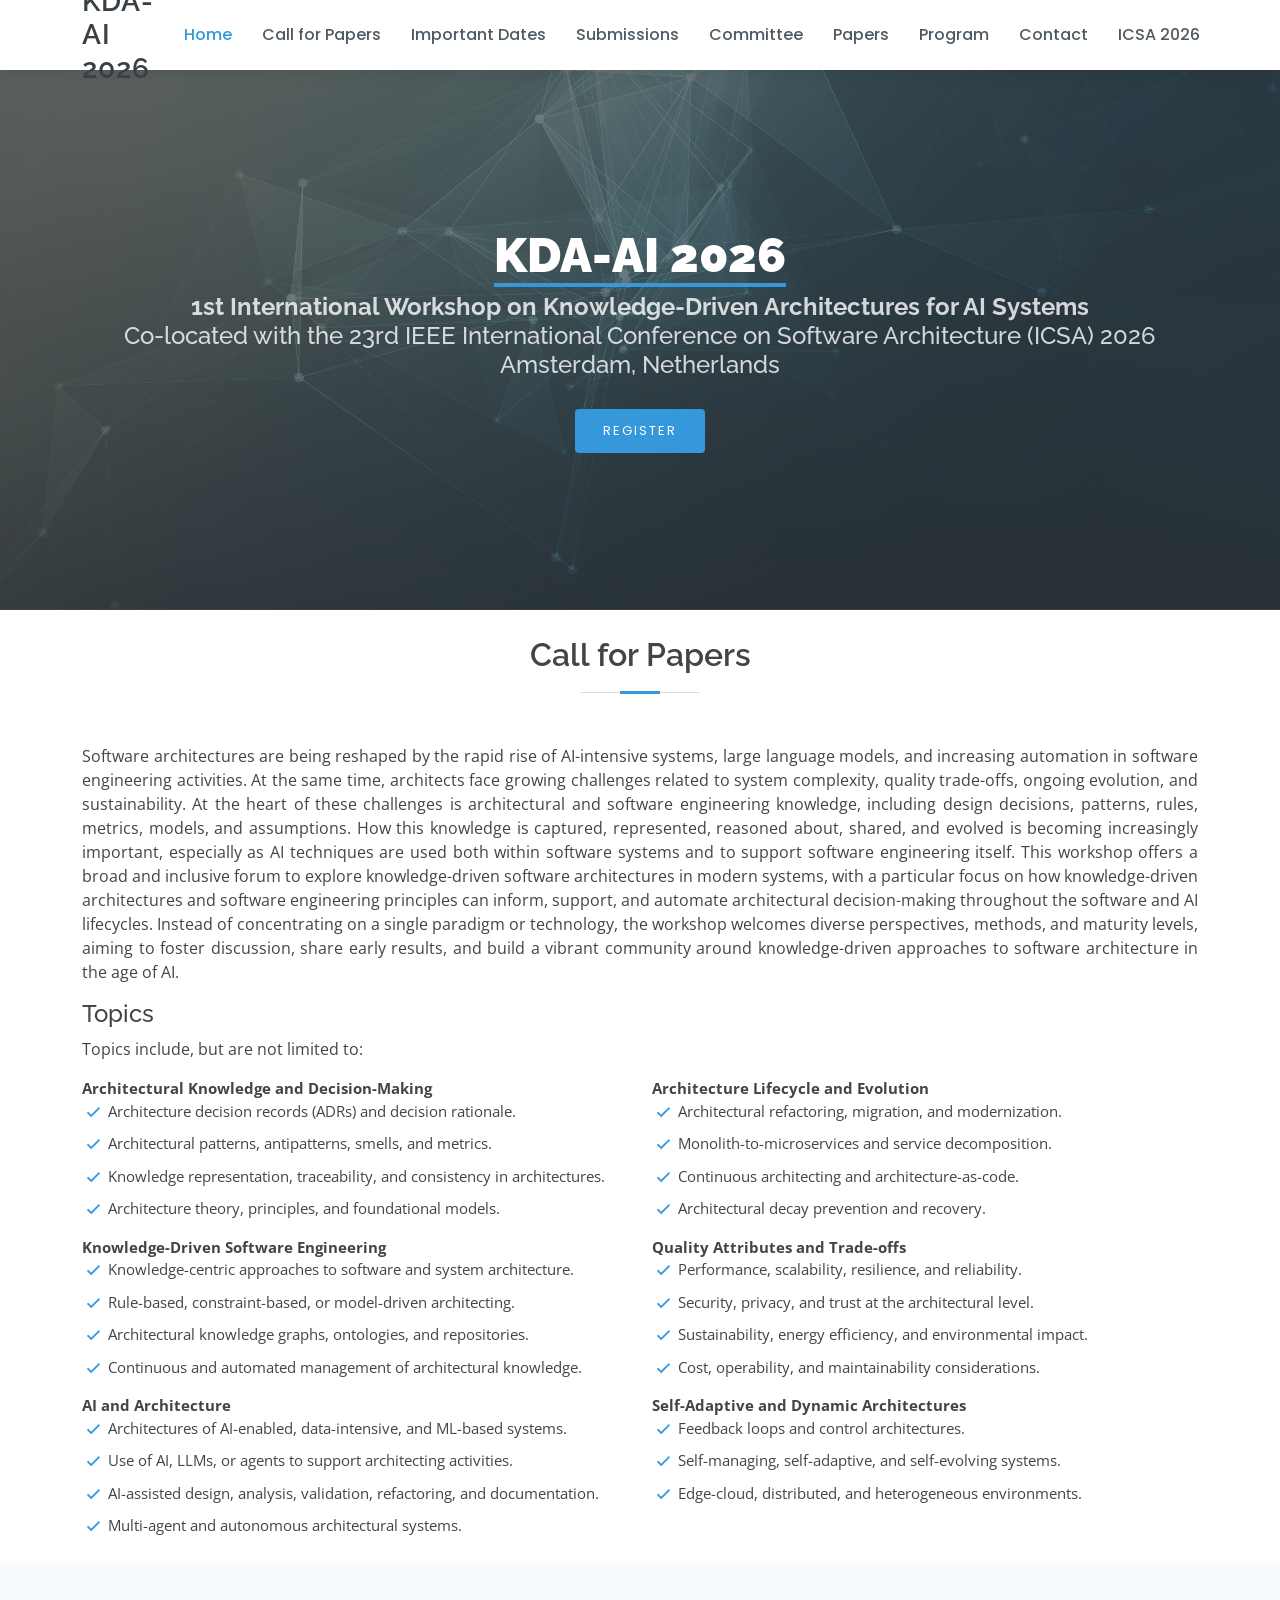
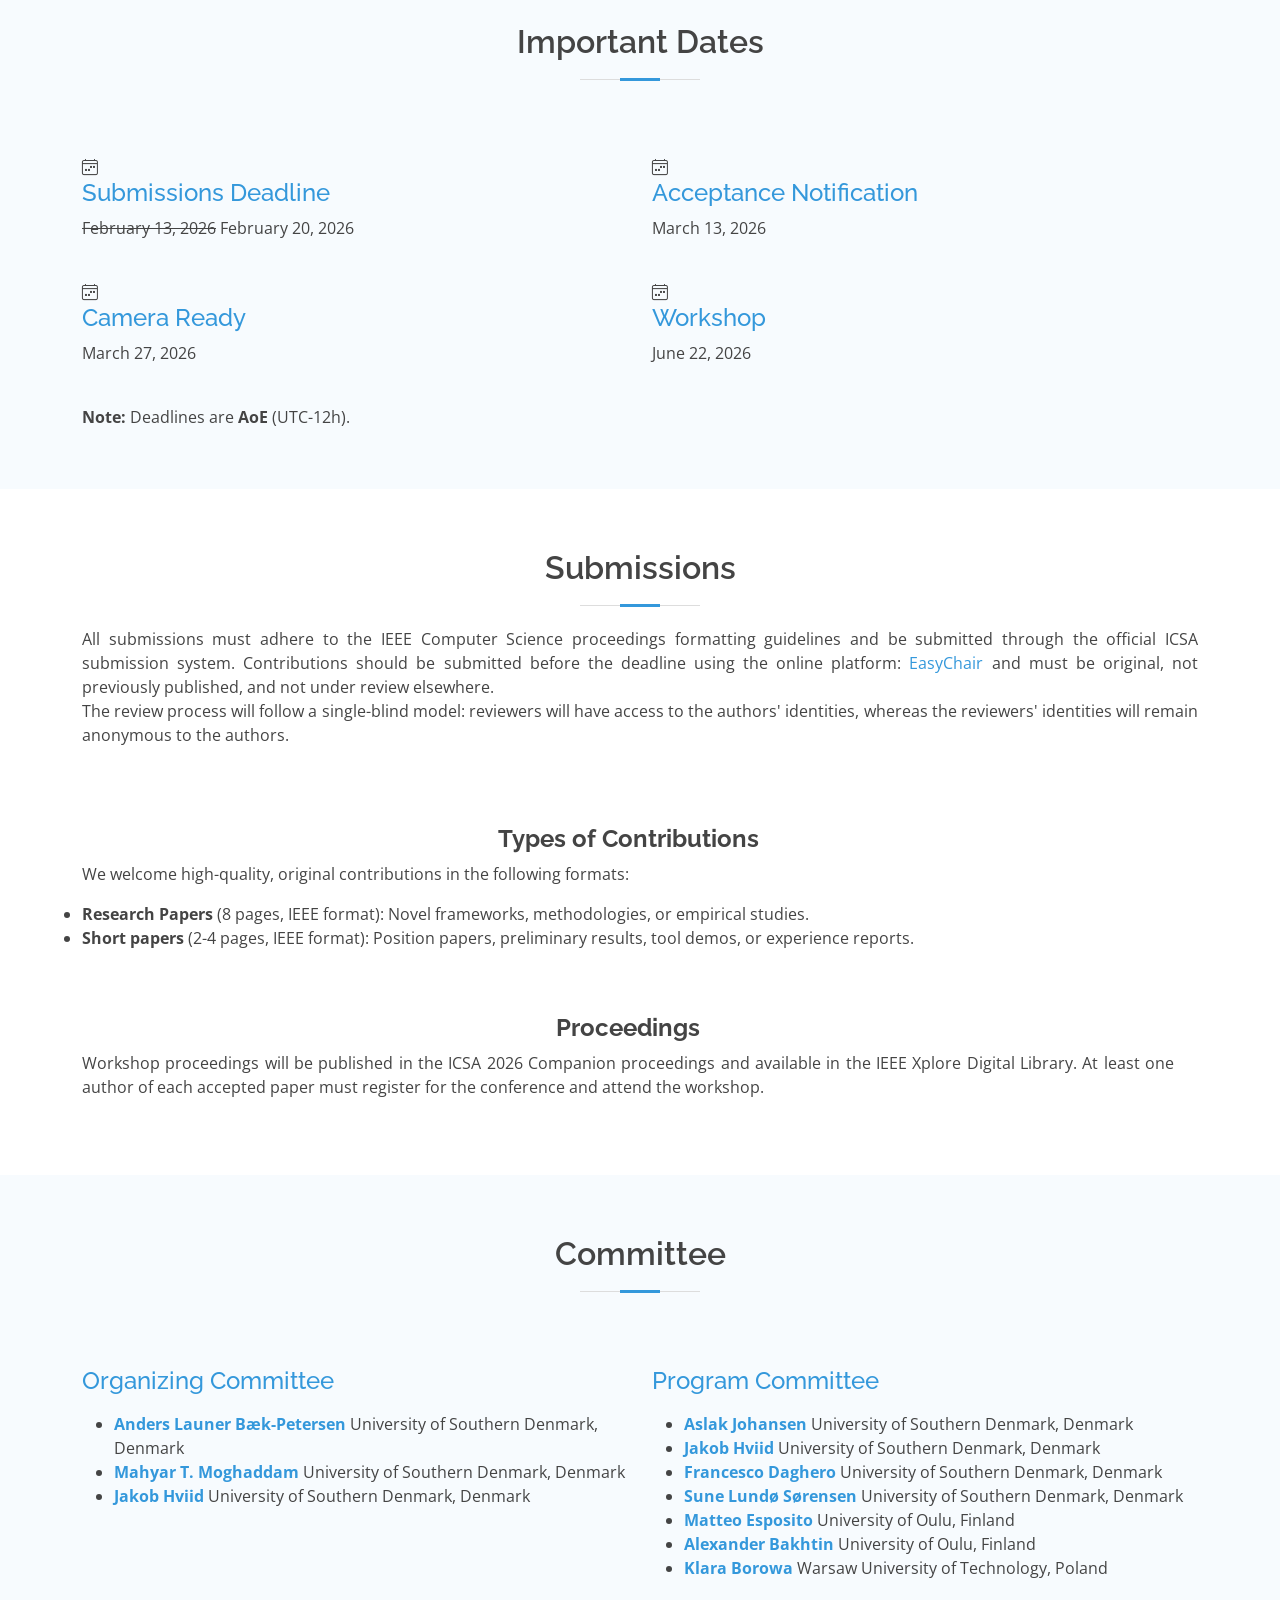
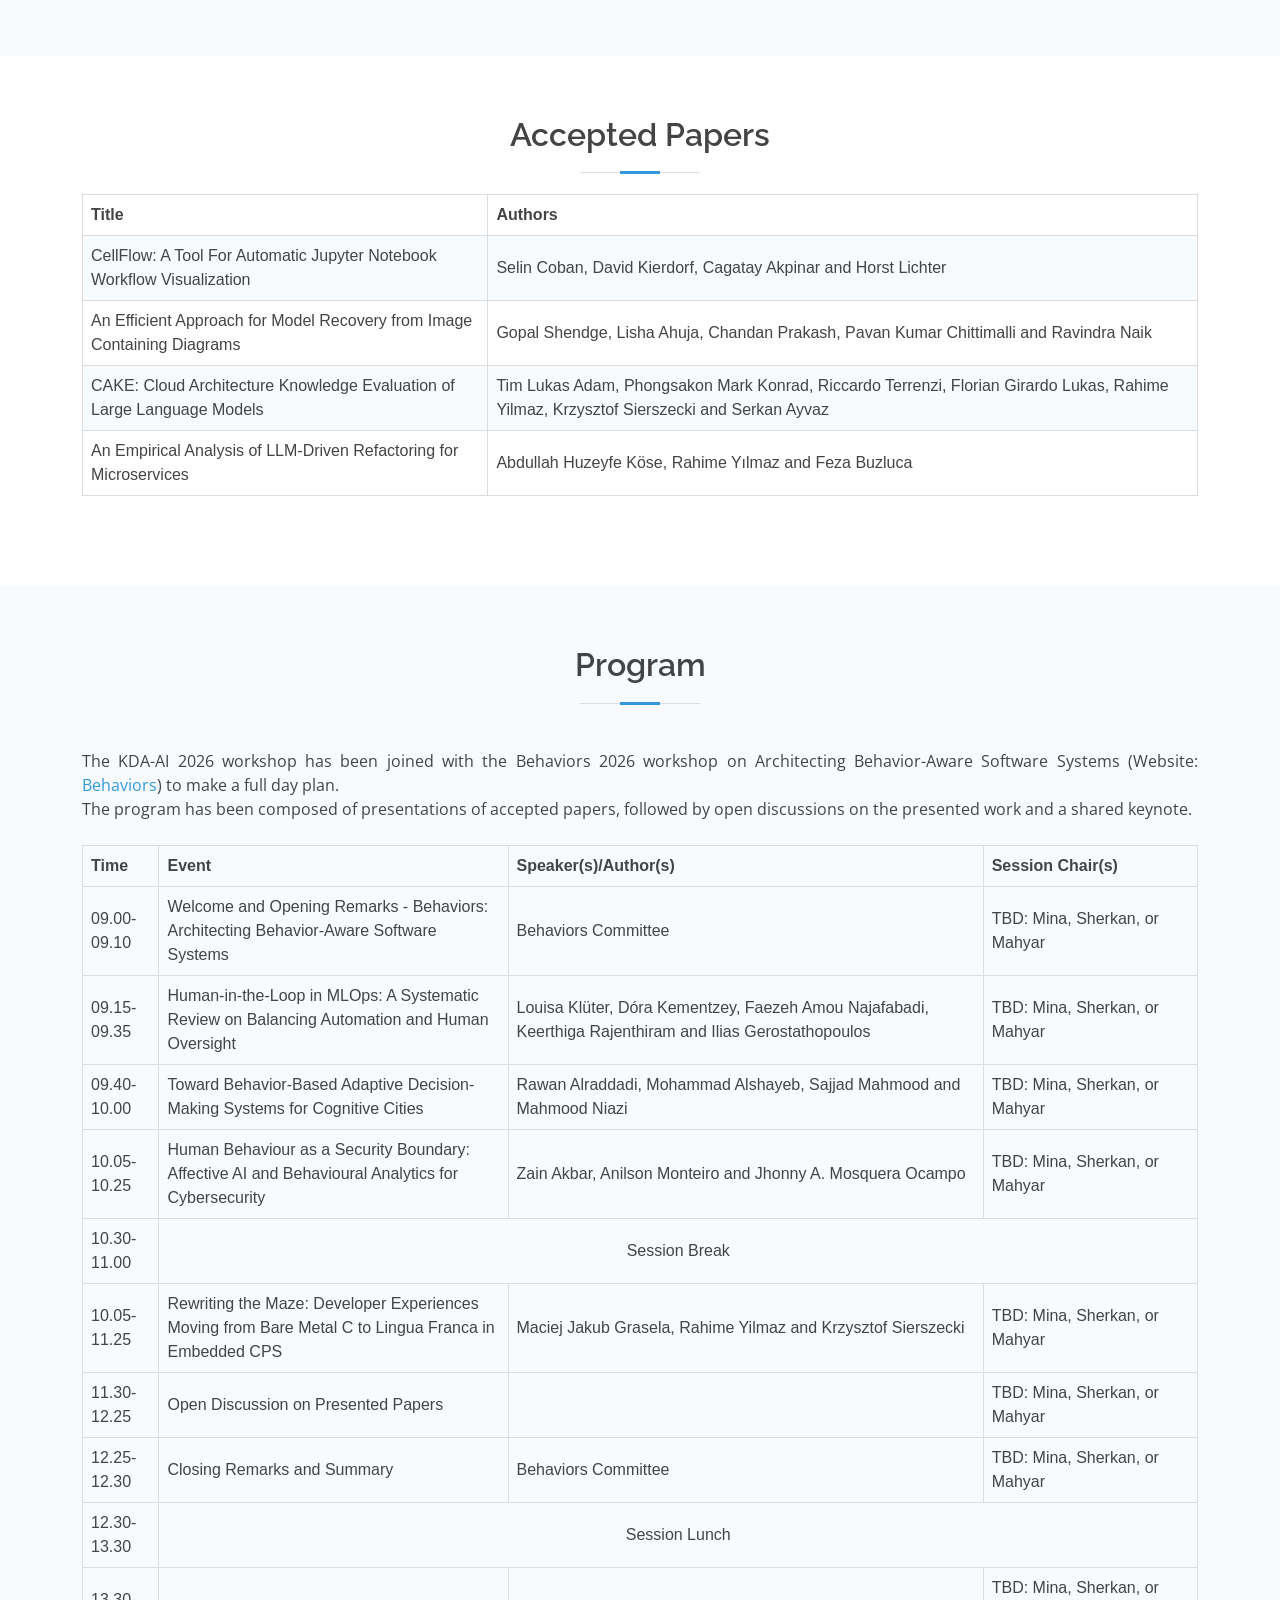
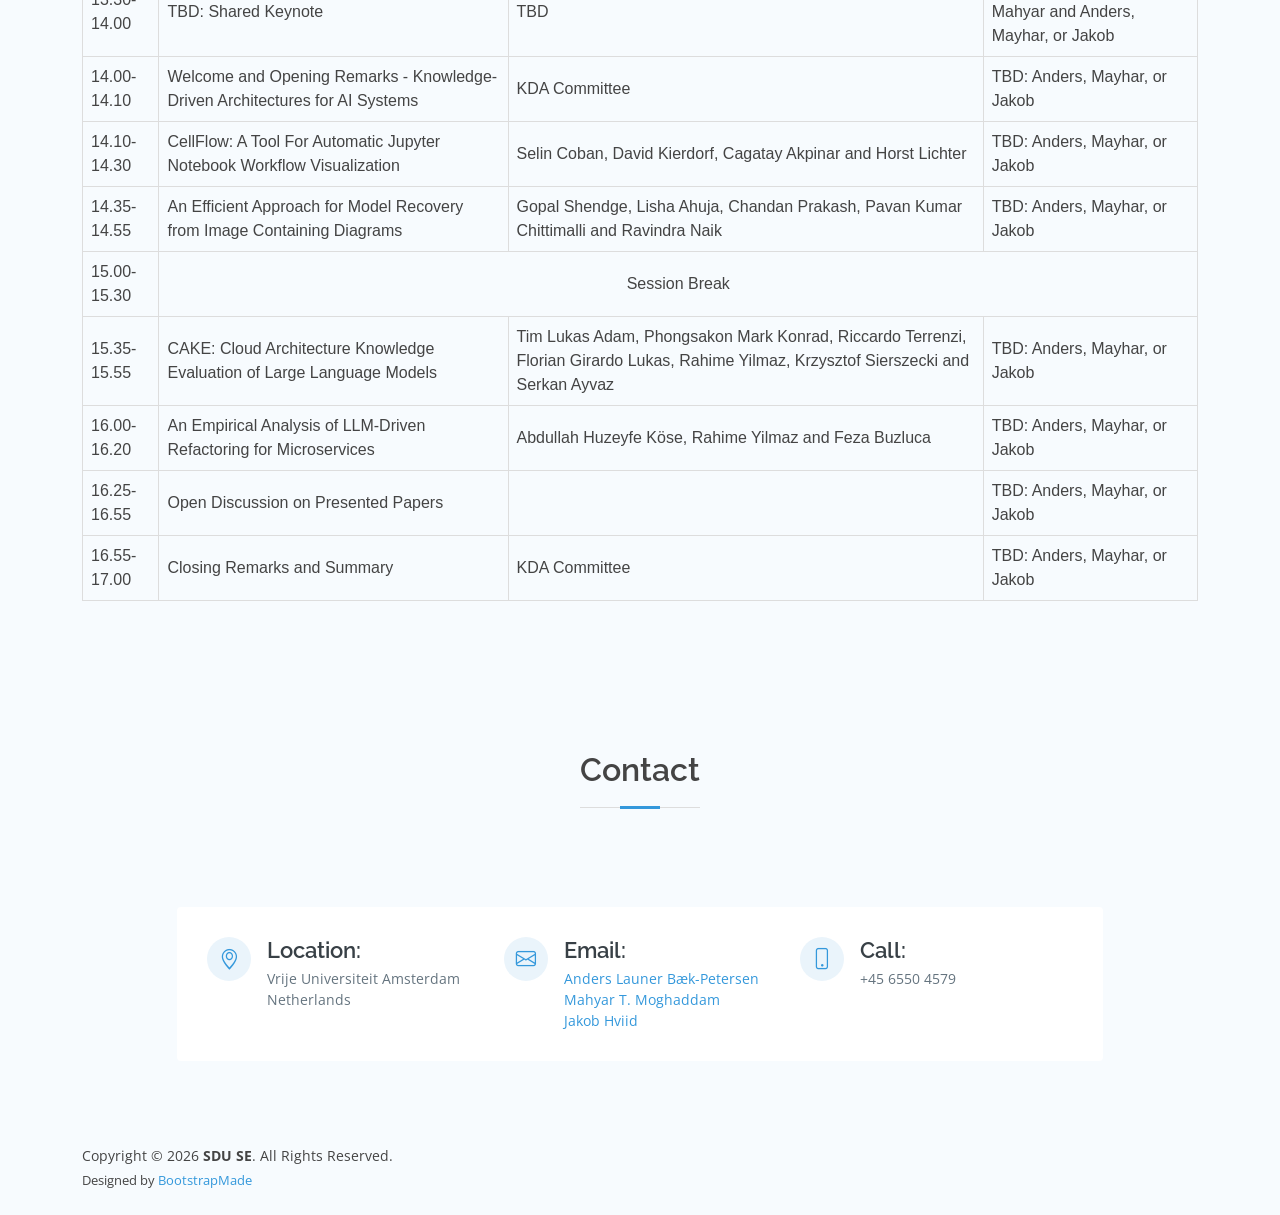
==== commit 13641f8e: "timeline has been lcoked." ====
--- a/index.html
+++ b/index.html
@@ -280,7 +280,7 @@
             <div class="icon-box">
               <i class="bi bi-calendar4-week"></i>
               <h4><a href="#">Workshop</a></h4>
-              <p>June 22, 2026 (TBC)</p>
+              <p>June 22, 2026</p>
             </div>
           </div>
 
@@ -446,8 +446,7 @@
           <p align="justify">
             
             
-            WIP: TBC...
-            <br>
+            
             <br>
             
             
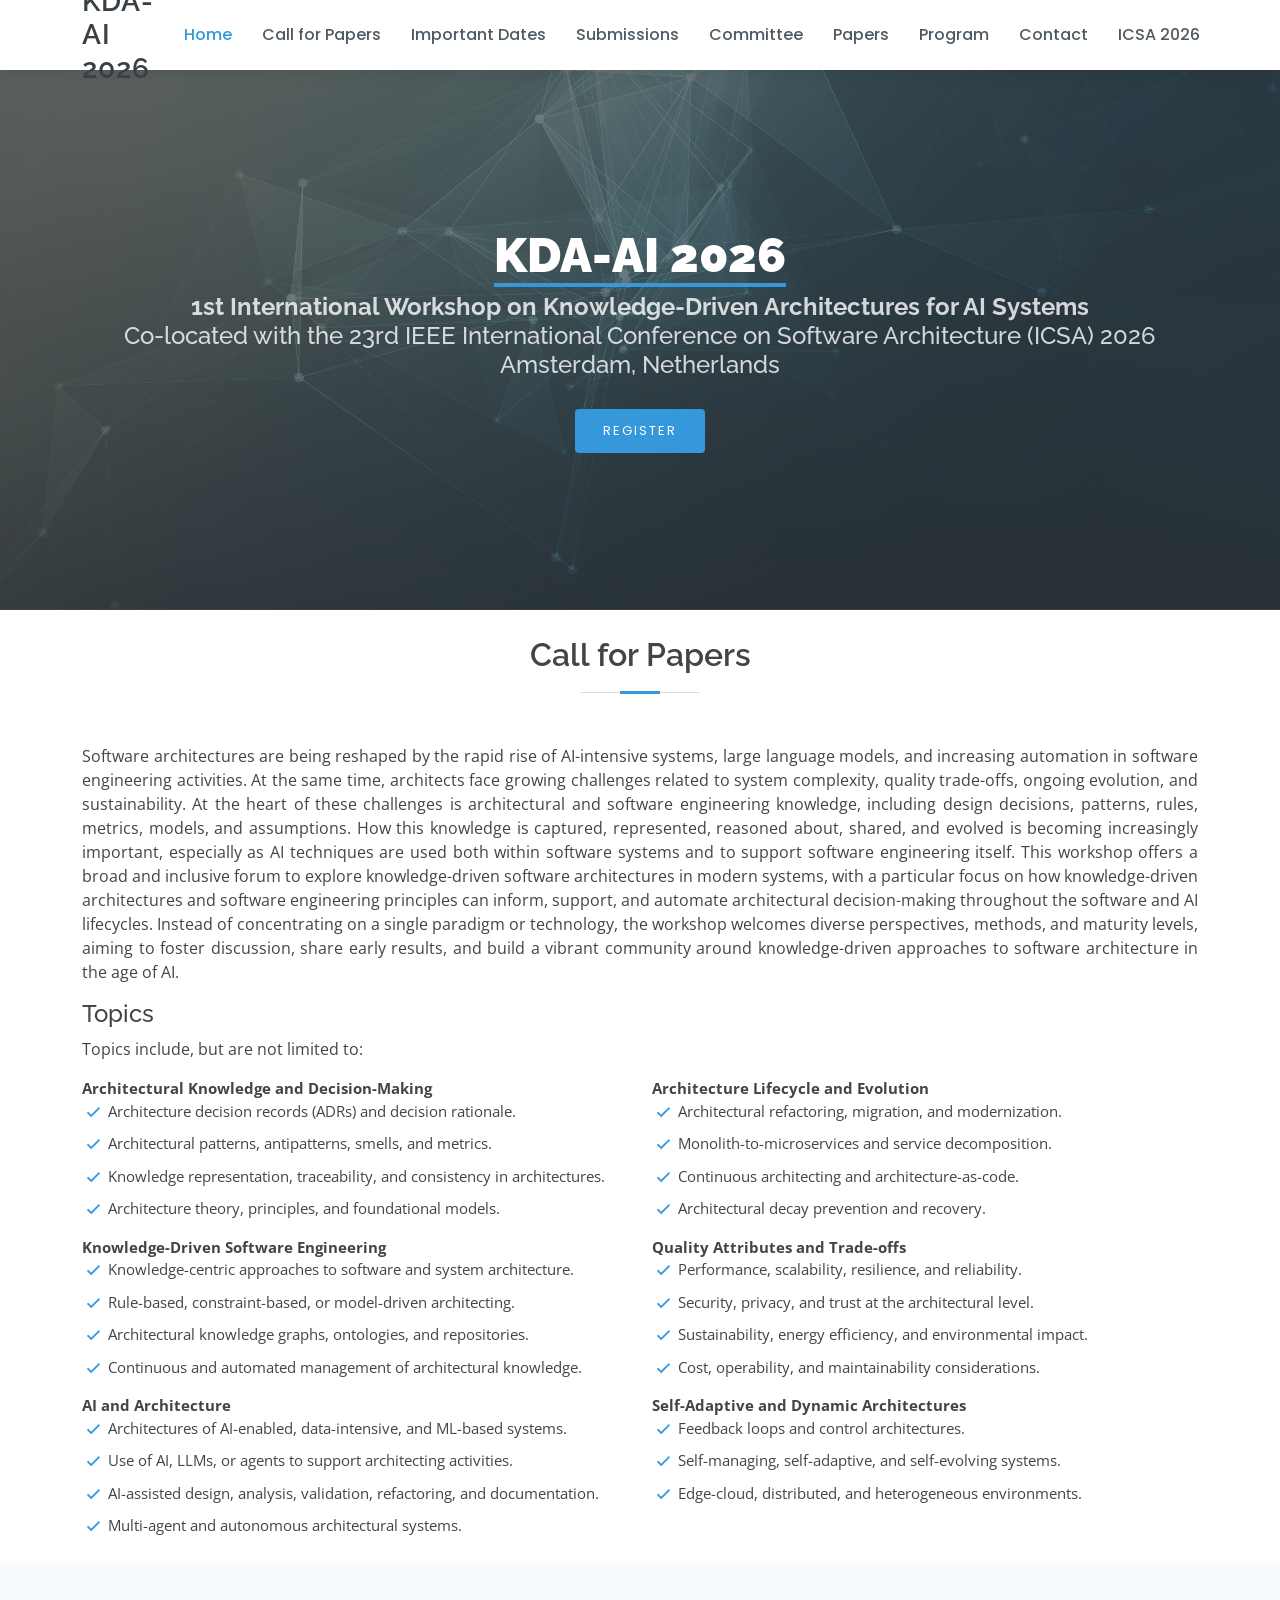
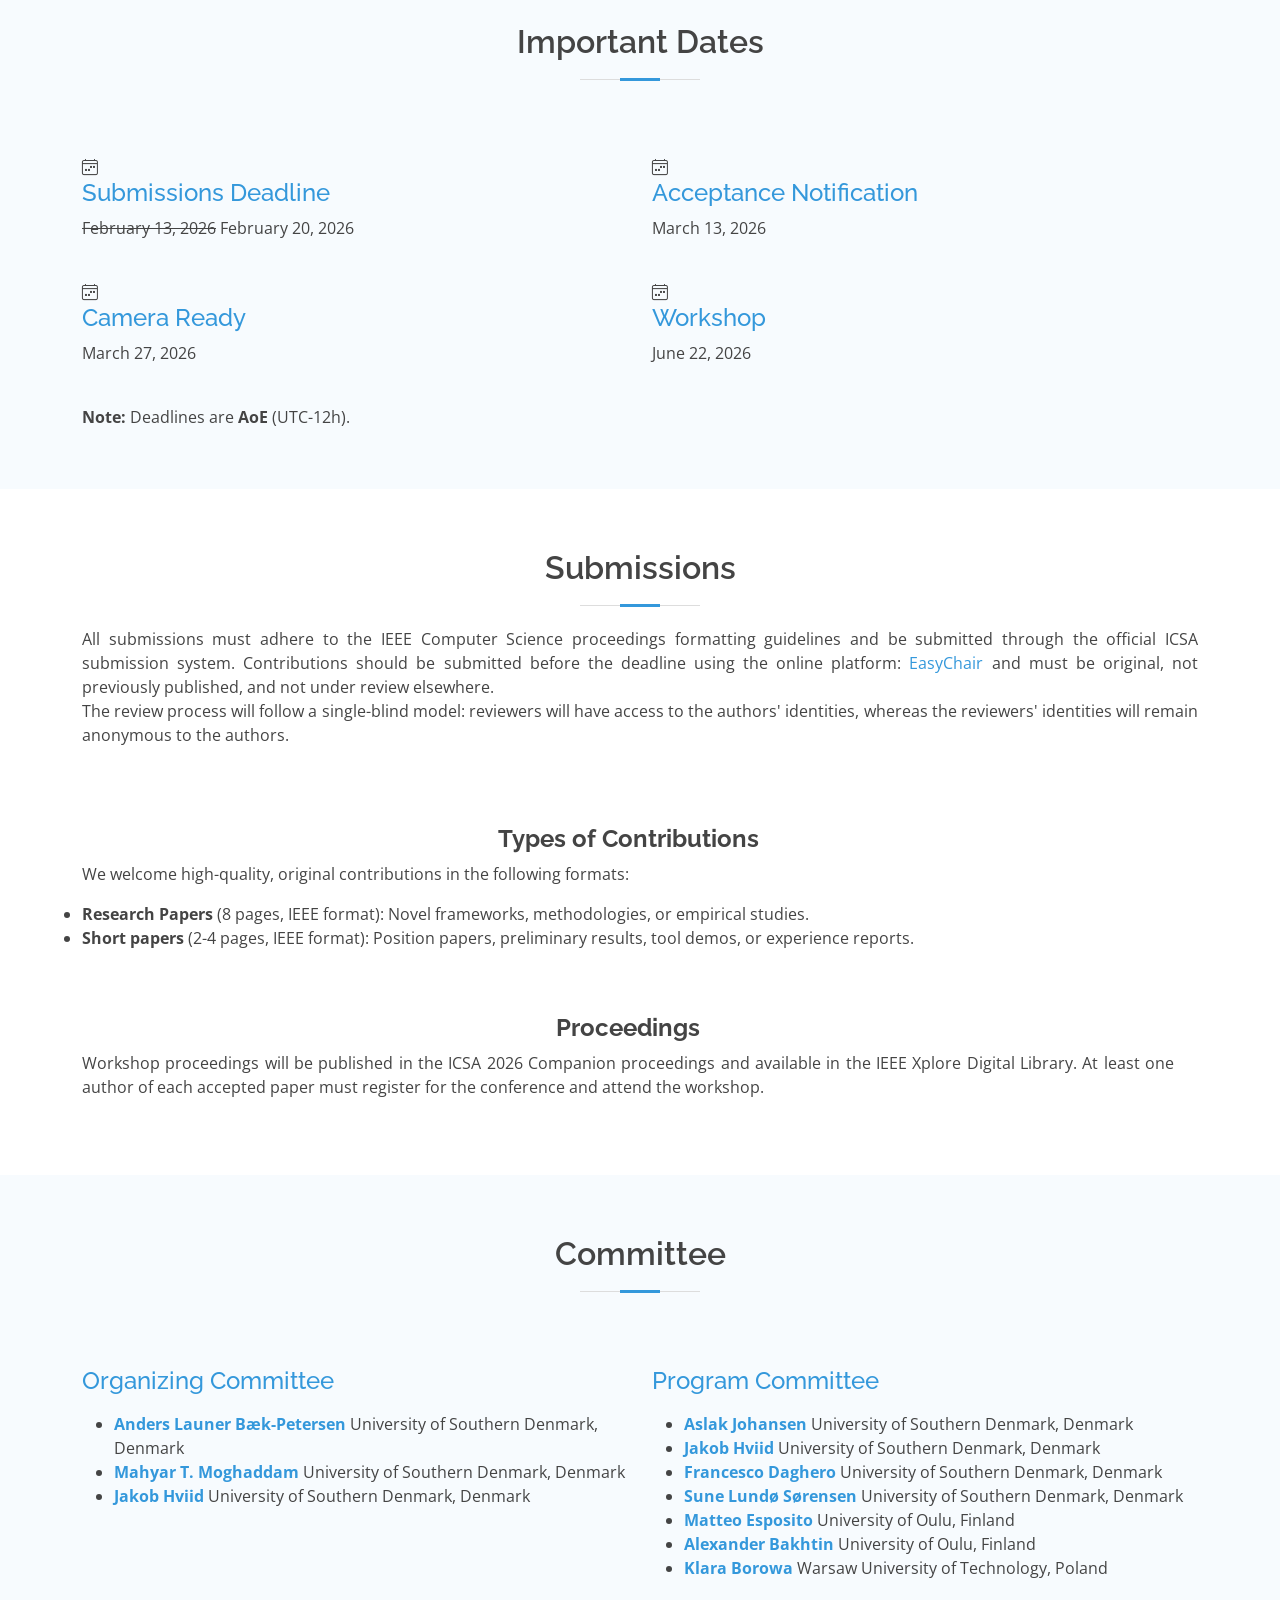
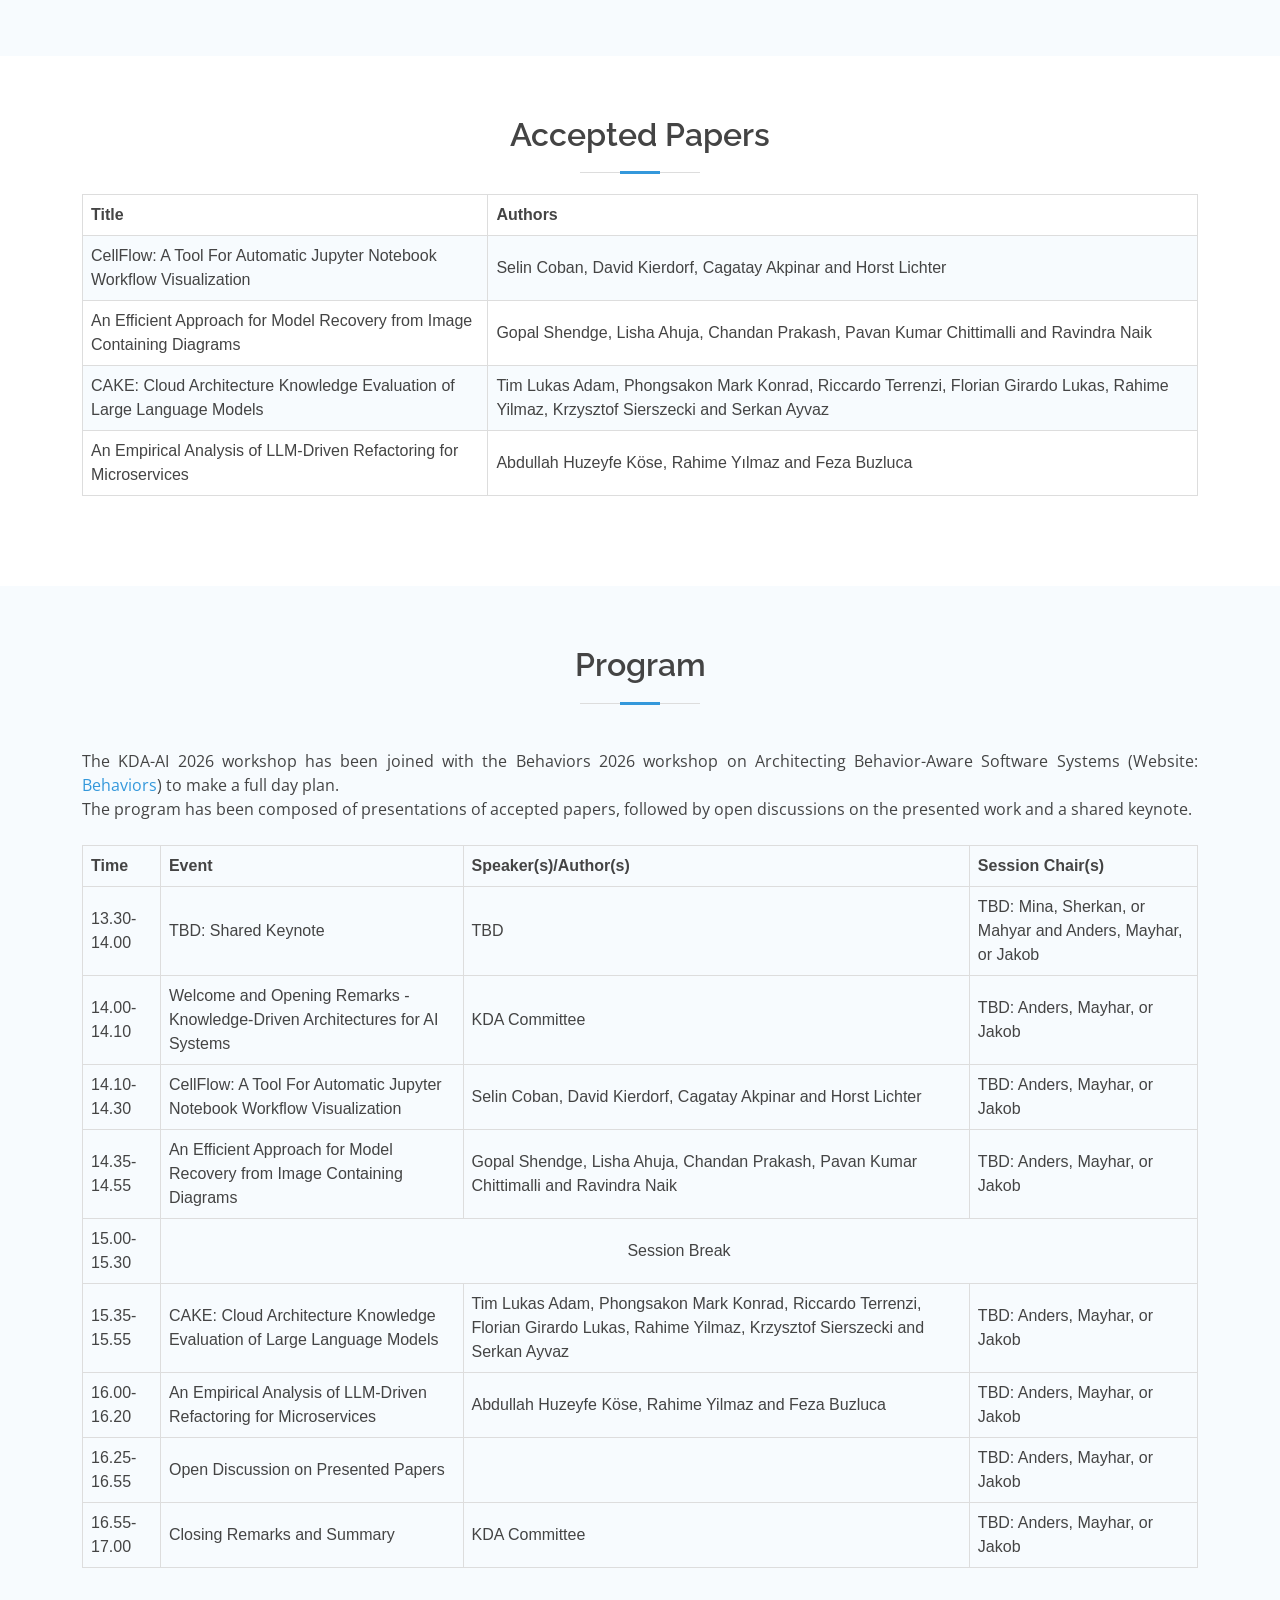
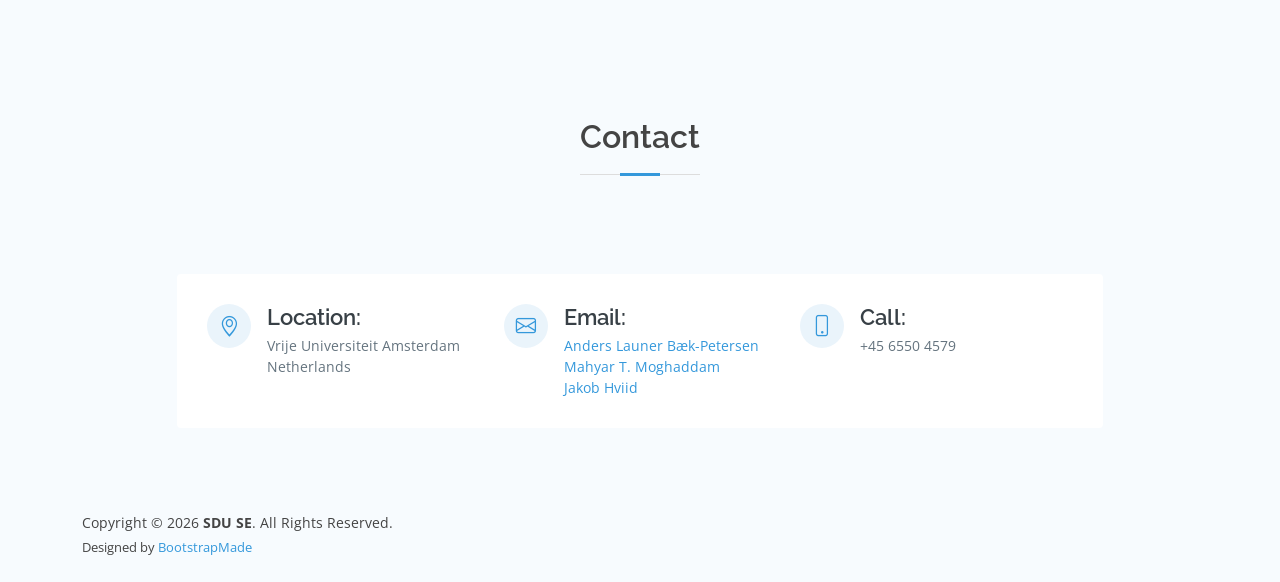
==== commit 6d2f09f2: "update schedule." ====
--- a/index.html
+++ b/index.html
@@ -471,71 +471,7 @@
               <th>Speaker(s)/Author(s)</th>
               <th>Session Chair(s)</th>
             </tr>
-            <tr>
-              <td>09.00-09.10</td>
-              <td>Welcome and Opening Remarks - Behaviors: Architecting Behavior-Aware Software Systems</td>
-              <td>Behaviors Committee</td>
-              <td>TBD: Mina, Sherkan, or Mahyar</td>
-            </tr>
-
-
-            <!-- 
-            Louisa Klüter, Dóra Kementzey, Faezeh Amou Najafabadi, Keerthiga Rajenthiram and Ilias Gerostathopoulos. Human-in-the-Loop in MLOps: A Systematic Review on Balancing Automation and Human Oversight
-            Rawan Alraddadi, Mohammad Alshayeb, Sajjad Mahmood and Mahmood Niazi. Toward Behavior-Based Adaptive Decision-Making Systems for Cognitive Cities
-            Zain Akbar, Anilson Monteiro and Jhonny A. Mosquera Ocampo. Human Behaviour as a Security Boundary: Affective AI and Behavioural Analytics for Cybersecurity
-            Maciej Jakub Grasela, Rahime Yilmaz and Krzysztof Sierszecki. Rewriting the Maze: Developer Experiences Moving from Bare Metal C to Lingua Franca in Embedded CPS
-            -->
-
-            <tr>
-              <td>09.15-09.35</td>
-              <td>Human-in-the-Loop in MLOps: A Systematic Review on Balancing Automation and Human Oversight</td>
-              <td>Louisa Klüter, Dóra Kementzey, Faezeh Amou Najafabadi, Keerthiga Rajenthiram and Ilias Gerostathopoulos</td>
-              <td>TBD: Mina, Sherkan, or Mahyar</td>
-            </tr>
-            <tr>
-              <td>09.40-10.00</td>
-              <td>Toward Behavior-Based Adaptive Decision-Making Systems for Cognitive Cities</td>
-              <td>Rawan Alraddadi, Mohammad Alshayeb, Sajjad Mahmood and Mahmood Niazi</td>
-              <td>TBD: Mina, Sherkan, or Mahyar</td>
-            </tr>
-            <tr>
-              <td>10.05-10.25</td>
-              <td>Human Behaviour as a Security Boundary: Affective AI and Behavioural Analytics for Cybersecurity</td>
-              <td>Zain Akbar, Anilson Monteiro and Jhonny A. Mosquera Ocampo</td>
-              <td>TBD: Mina, Sherkan, or Mahyar</td>
-            </tr>
-            <tr>
-              <td>10.30-11.00</td>
-              <td colspan="3" style="text-align: center;">Session Break</td>
-            </tr>
-
-            <tr>
-              <td>10.05-11.25</td>
-              <td>Rewriting the Maze: Developer Experiences Moving from Bare Metal C to Lingua Franca in Embedded CPS</td>
-              <td>Maciej Jakub Grasela, Rahime Yilmaz and Krzysztof Sierszecki</td>
-              <td>TBD: Mina, Sherkan, or Mahyar</td>
-            </tr>
-          <tr>
-              <td>11.30-12.25</td>
-              <td>Open Discussion on Presented Papers</td>
-              <td></td>
-              <!-- <td>Behaviors Committee</td> -->
-              <td>TBD: Mina, Sherkan, or Mahyar</td>
-            </tr>
-                        <tr>
-              <td>12.25-12.30</td>
-              <td>Closing Remarks and Summary</td>
-              <td>Behaviors Committee</td>
-              <td>TBD: Mina, Sherkan, or Mahyar</td>
-            </tr>
-            
-
-
-
-            <tr>
-              <td>12.30-13.30</td>
-              <td colspan="3" style="text-align: center;">Session Lunch</td>
-            </tr>
+      
 
             <tr>
               <td>13.30-14.00</td>
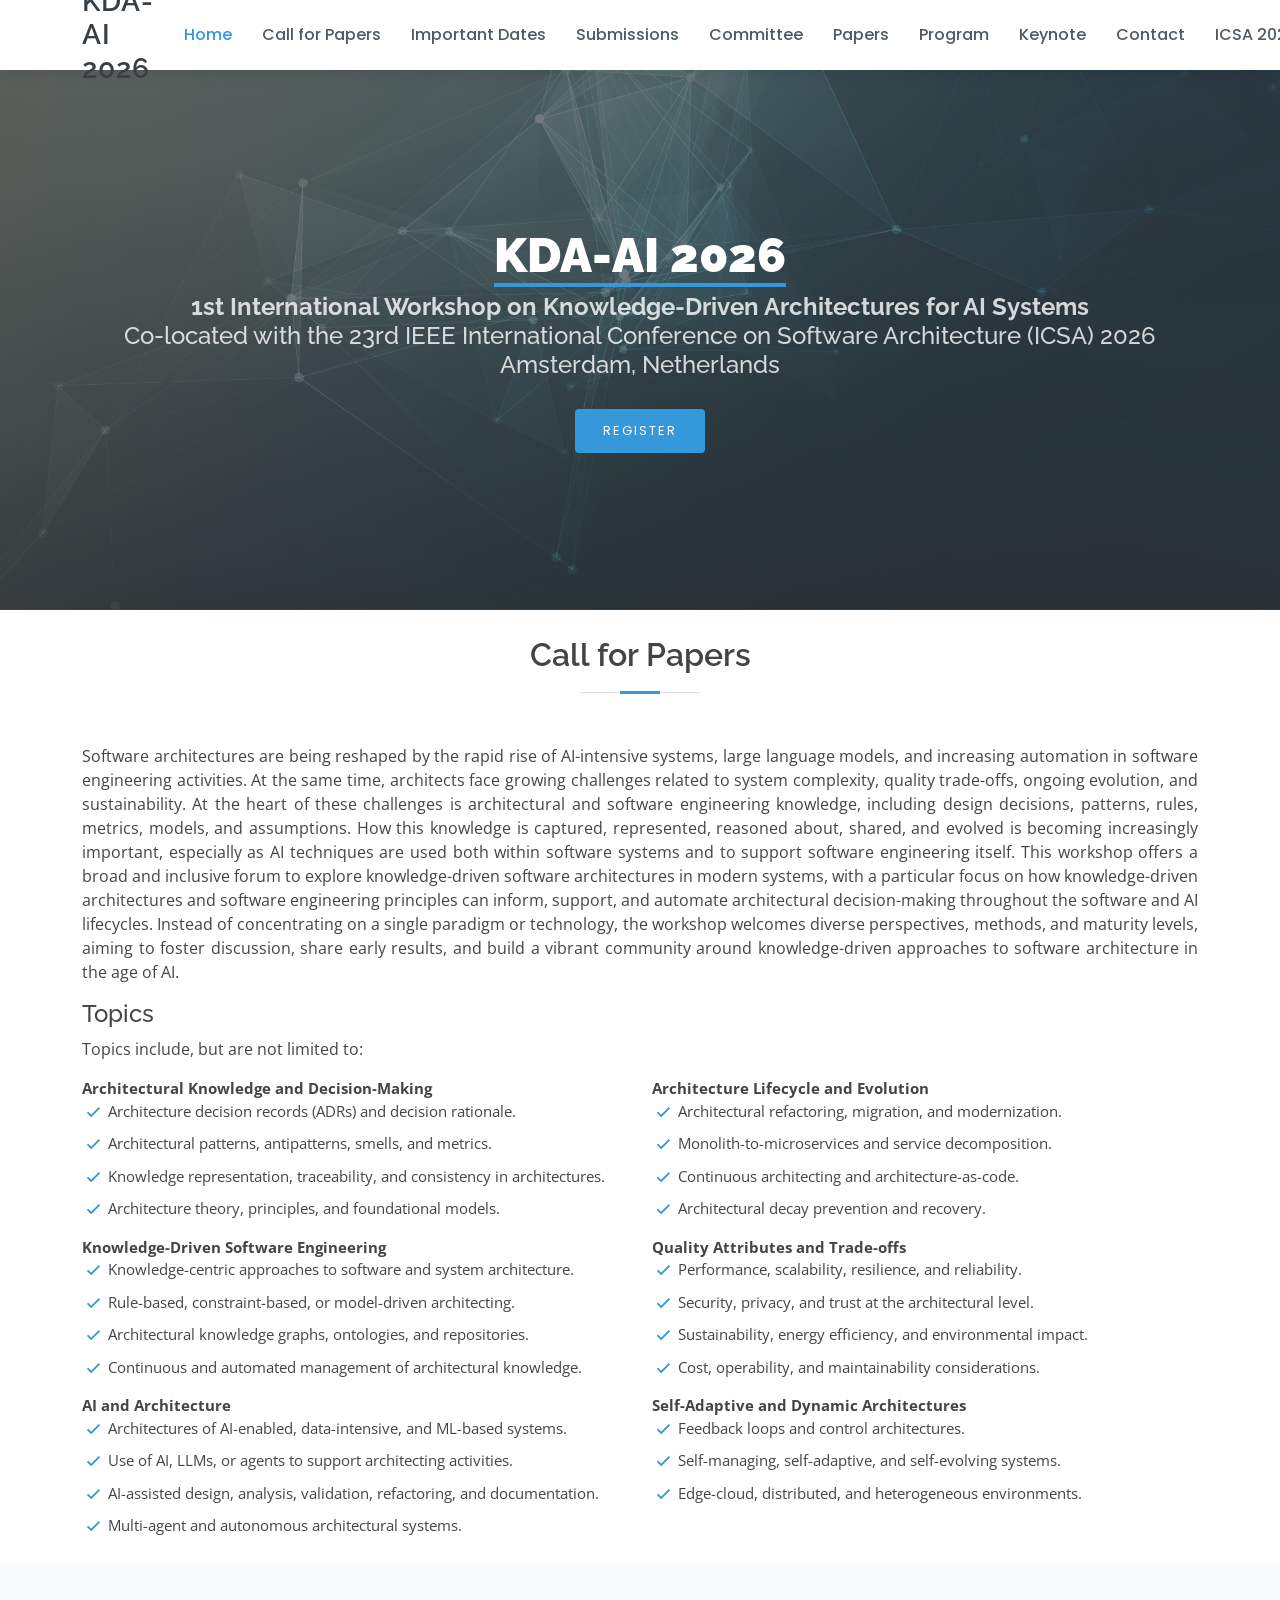
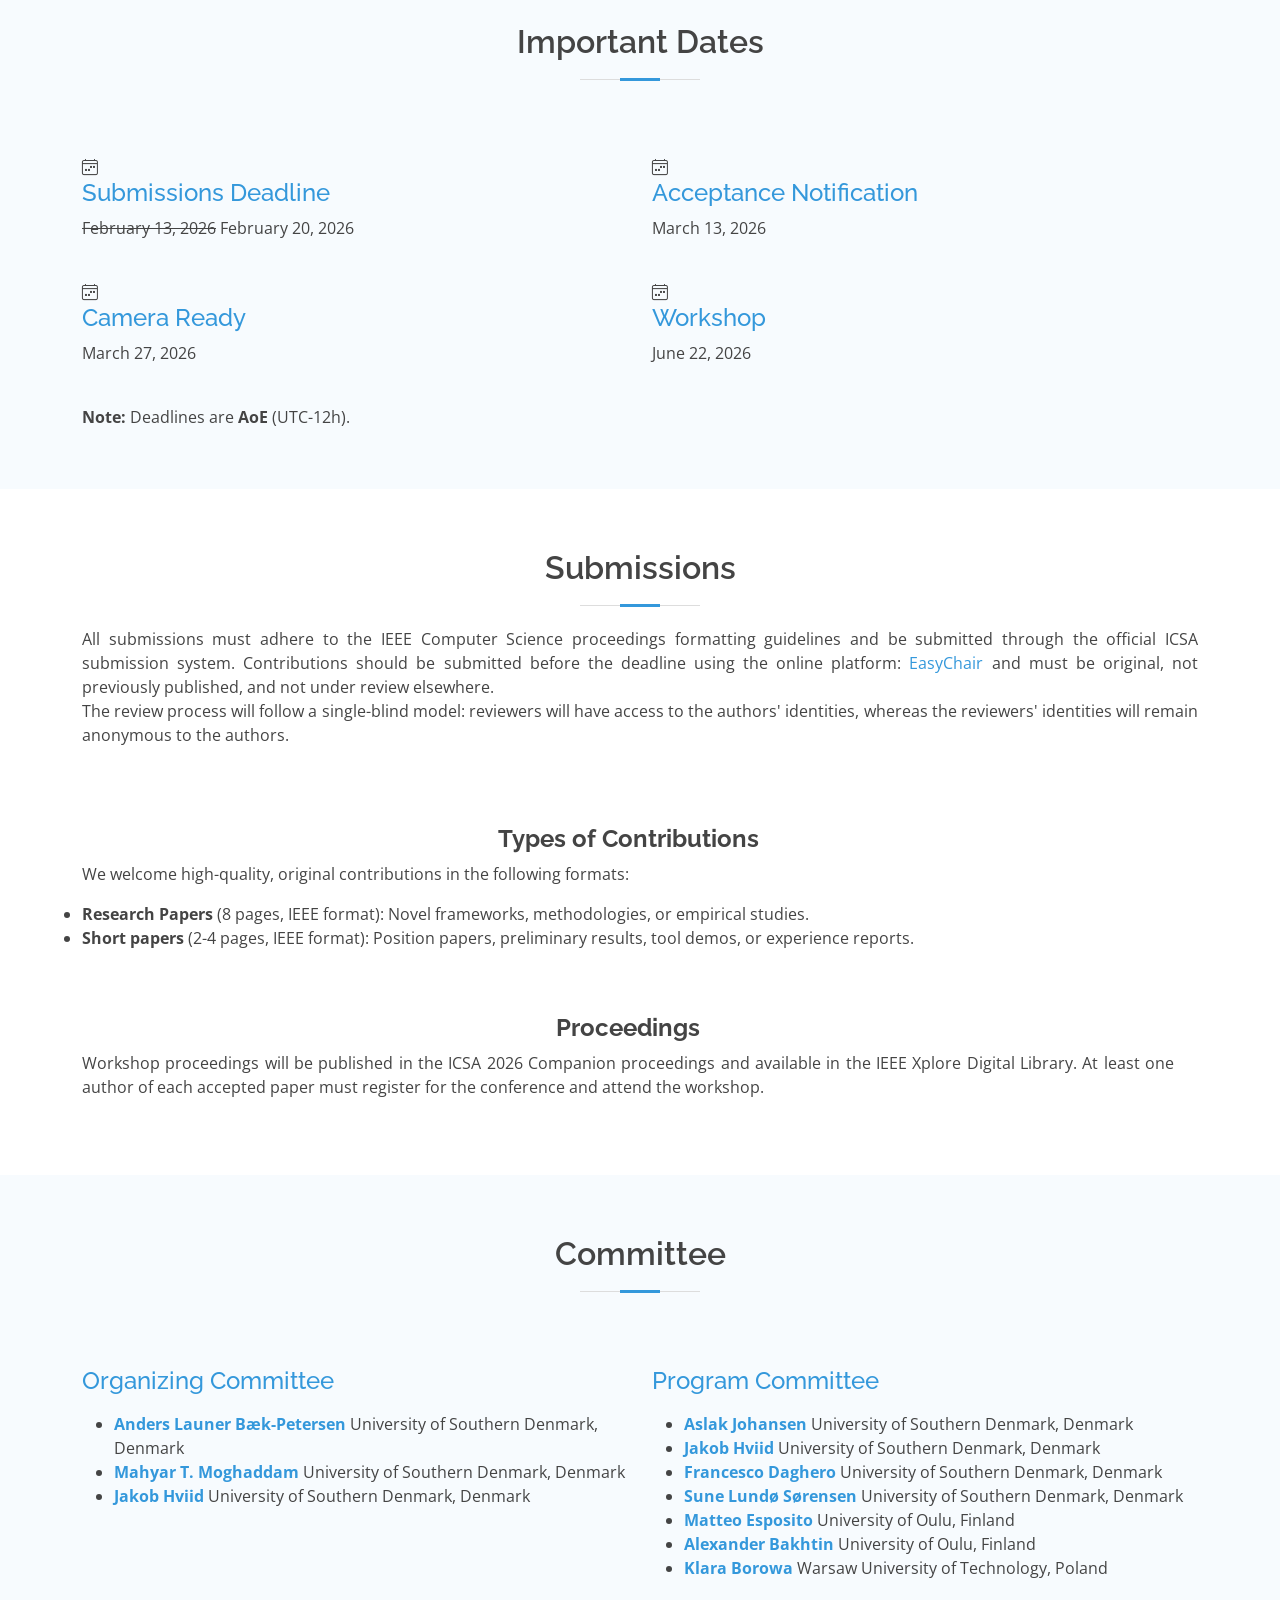
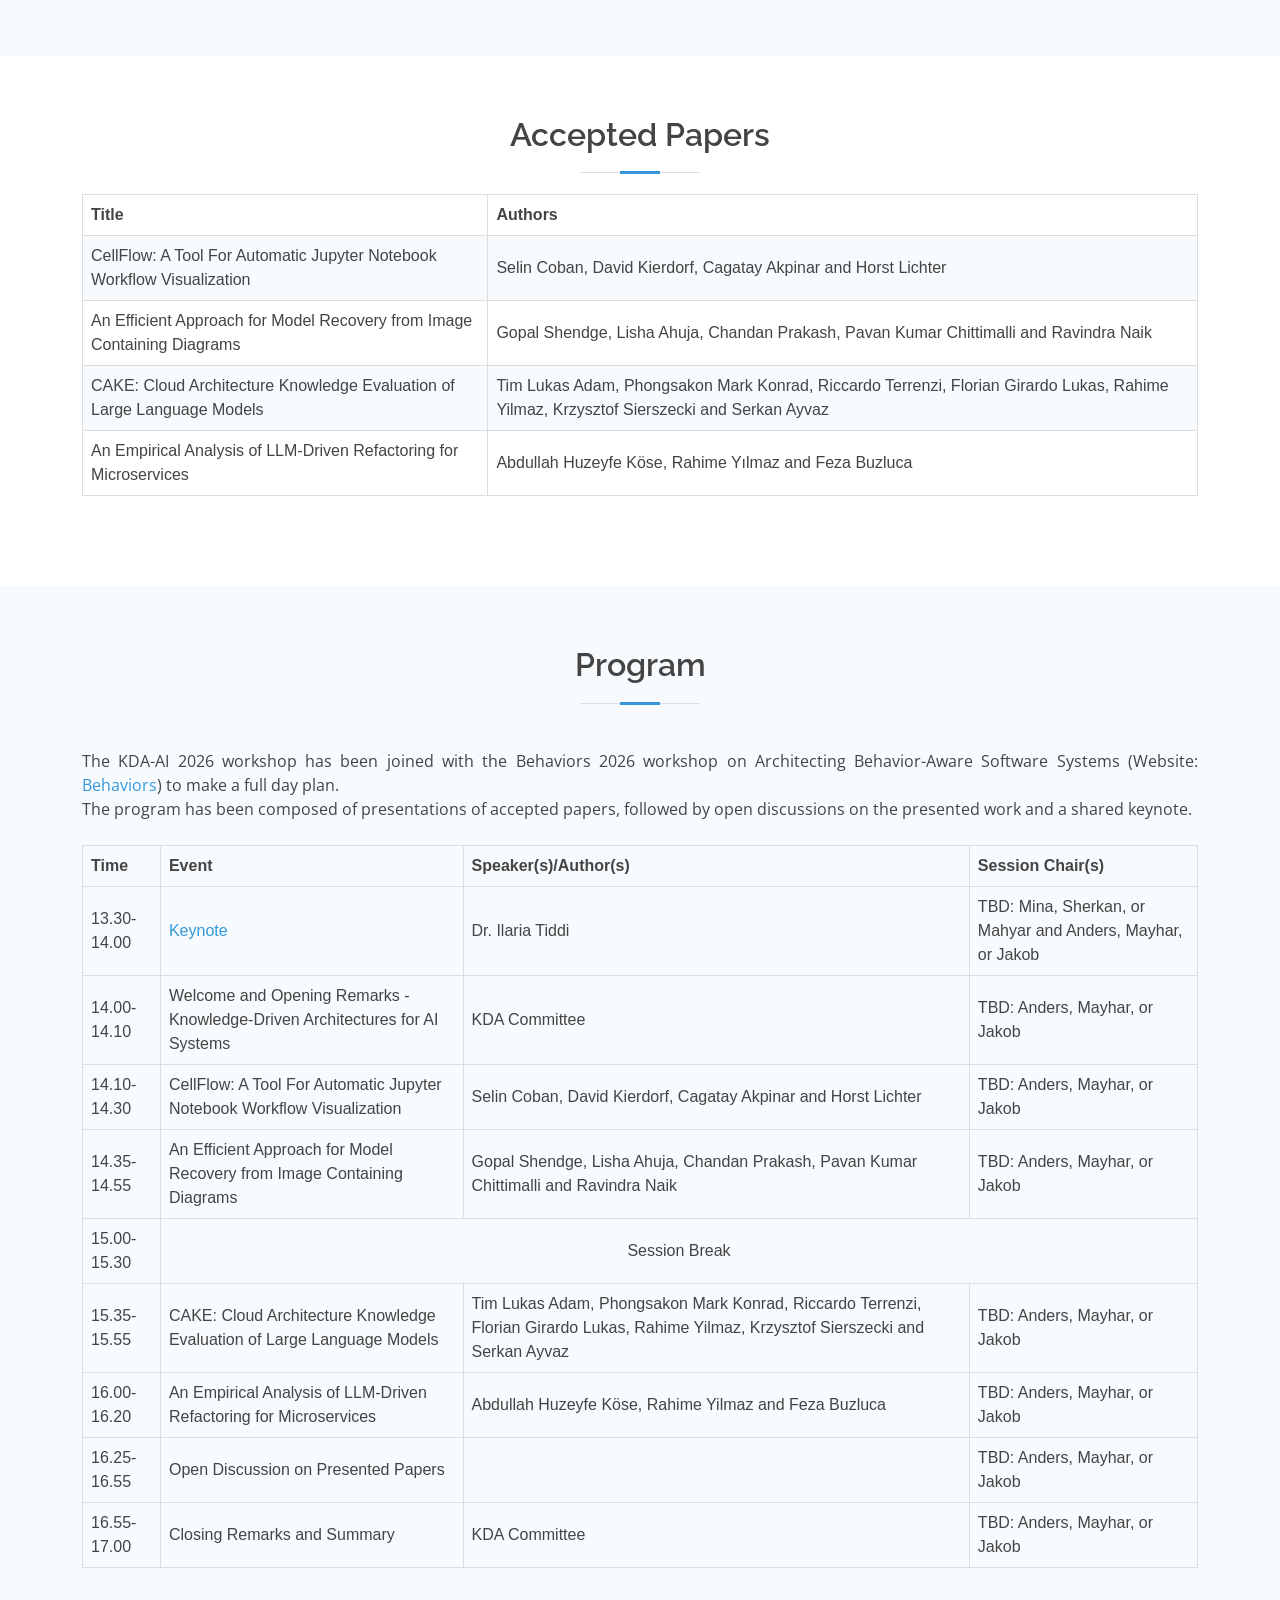
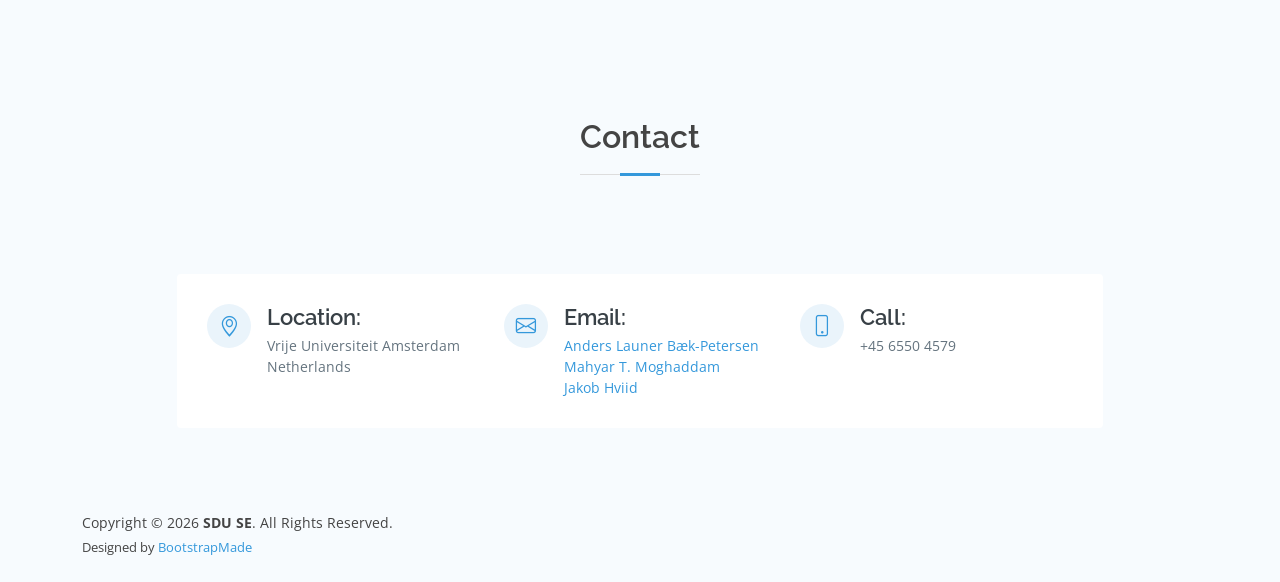
==== commit b70cff82: "keynote site added." ====
--- a/index.html
+++ b/index.html
@@ -84,6 +84,7 @@
           <li><a class="nav-link scrollto" href="#committee">Committee</a></li>
           <li><a class="nav-link scrollto" href="#papers">Papers</a></li>
           <li><a class="nav-link scrollto" href="#program">Program</a></li>
+          <li><a href="./keynote.html">Keynote</a></li>
           <li><a class="nav-link scrollto" href="#contact">Contact</a></li>
           <li><a class="nav-link scrollto " href="https://conf.researchr.org/home/icsa-2026" target="_blank">ICSA
               2026</a></li>
@@ -475,8 +476,10 @@
 
             <tr>
               <td>13.30-14.00</td>
-              <td>TBD: Shared Keynote</td>
-              <td>TBD</td>
+              <td>
+                <a href="./keynote.html">Keynote</a>
+              </td>
+              <td>Dr. Ilaria Tiddi</td>
               <td>TBD: Mina, Sherkan, or Mahyar and Anders, Mayhar, or Jakob</td>
               
             </tr>
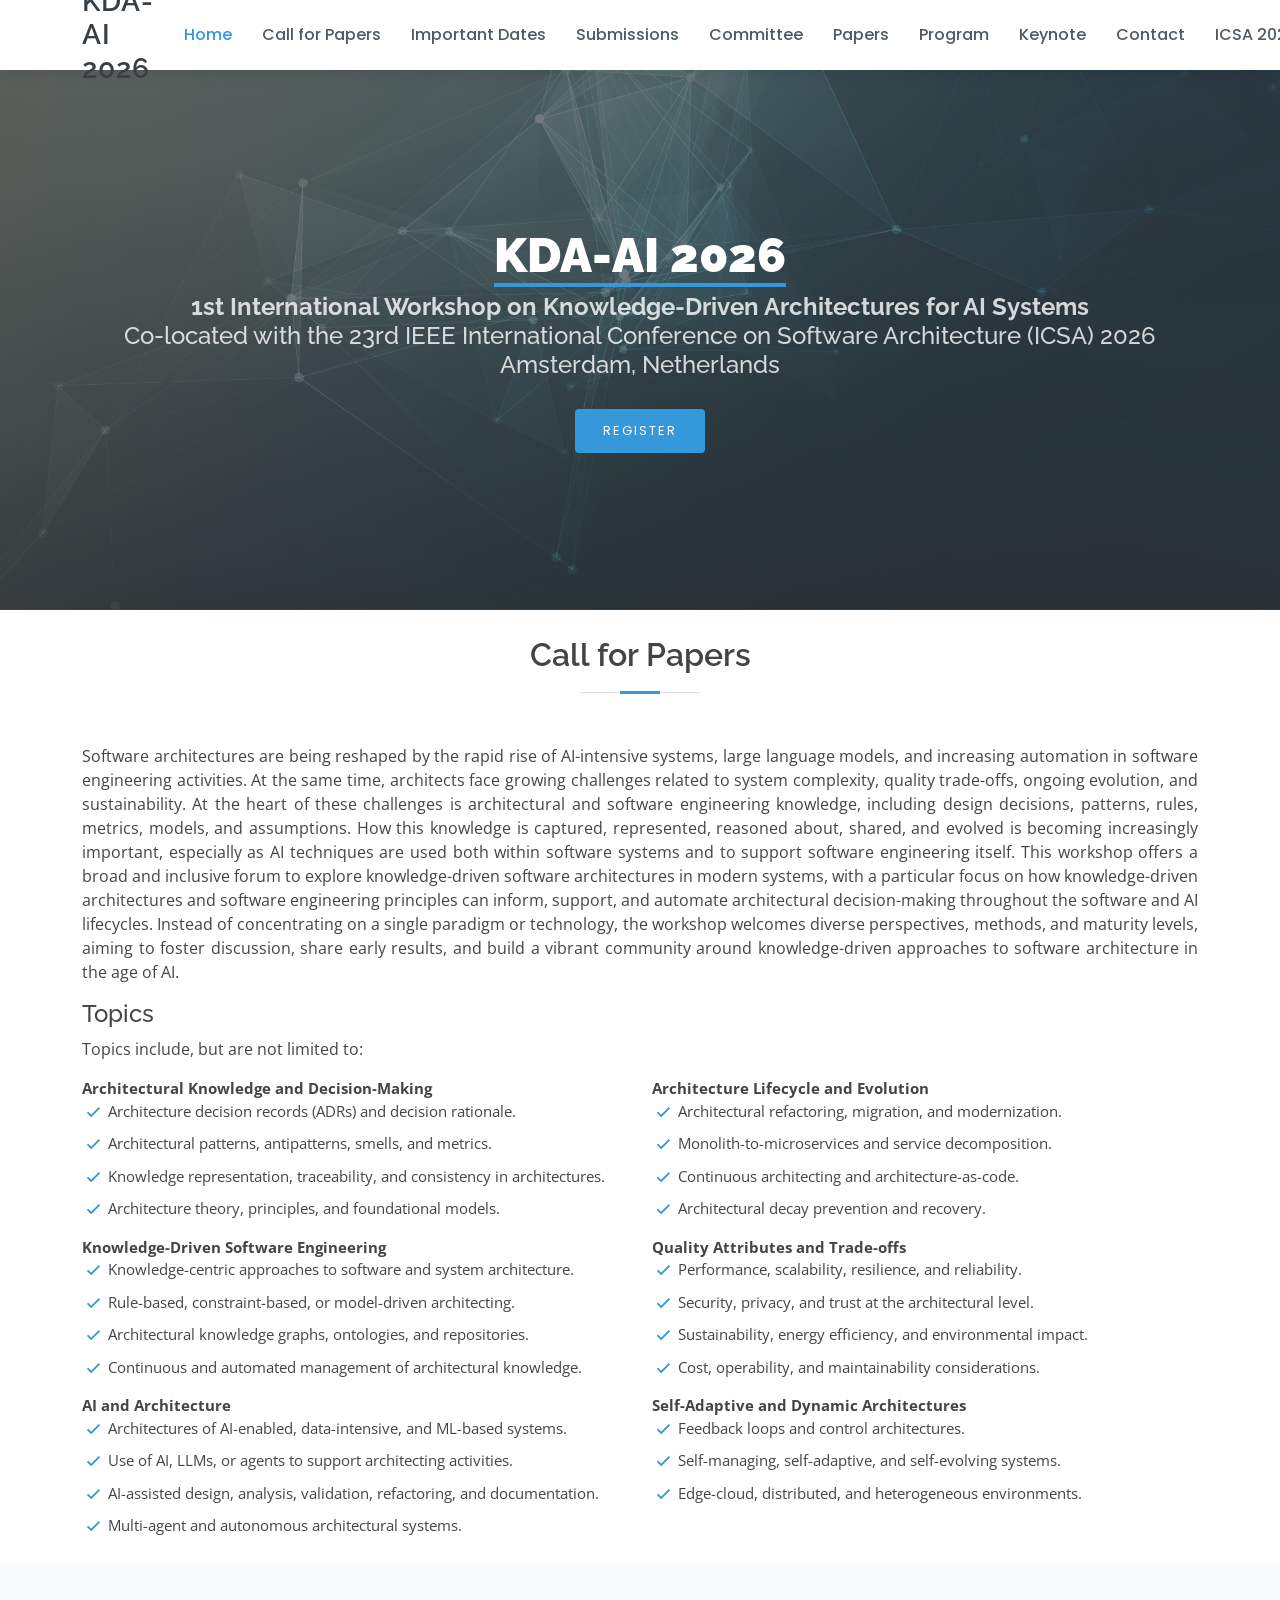
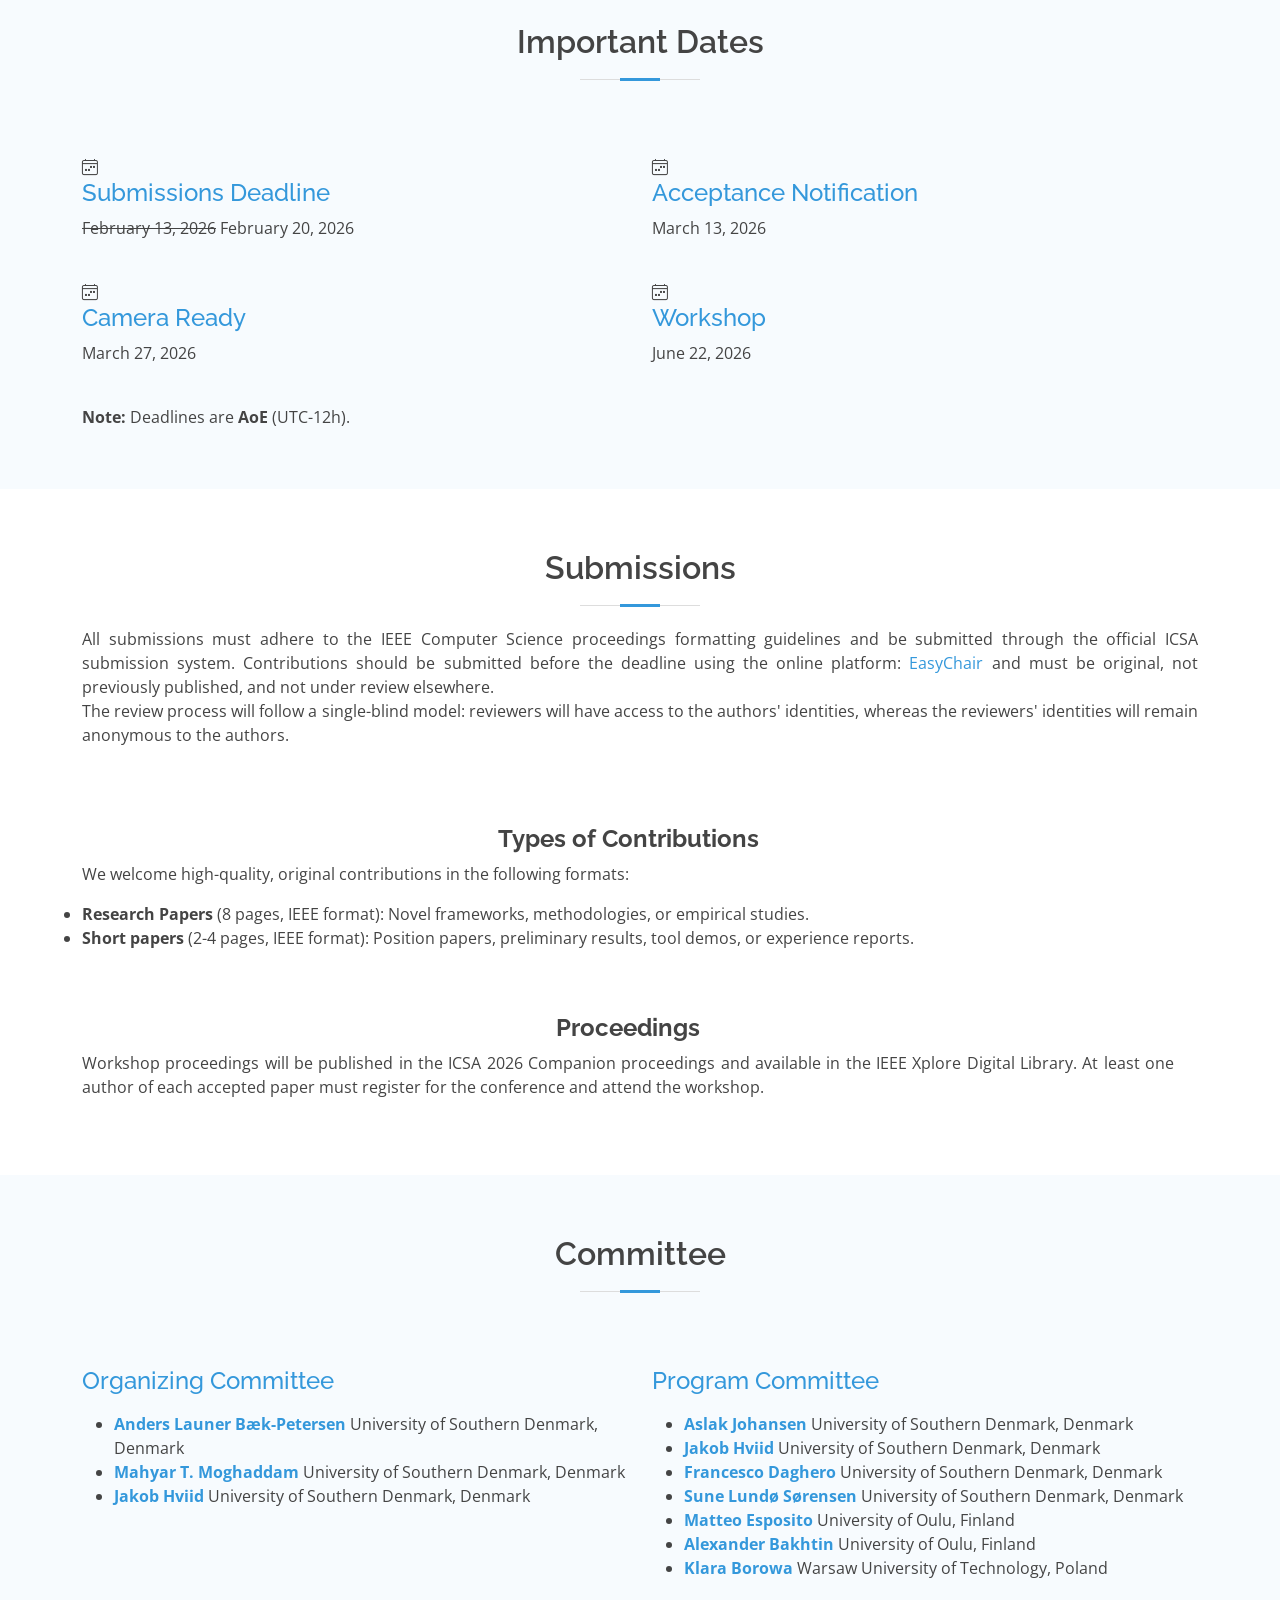
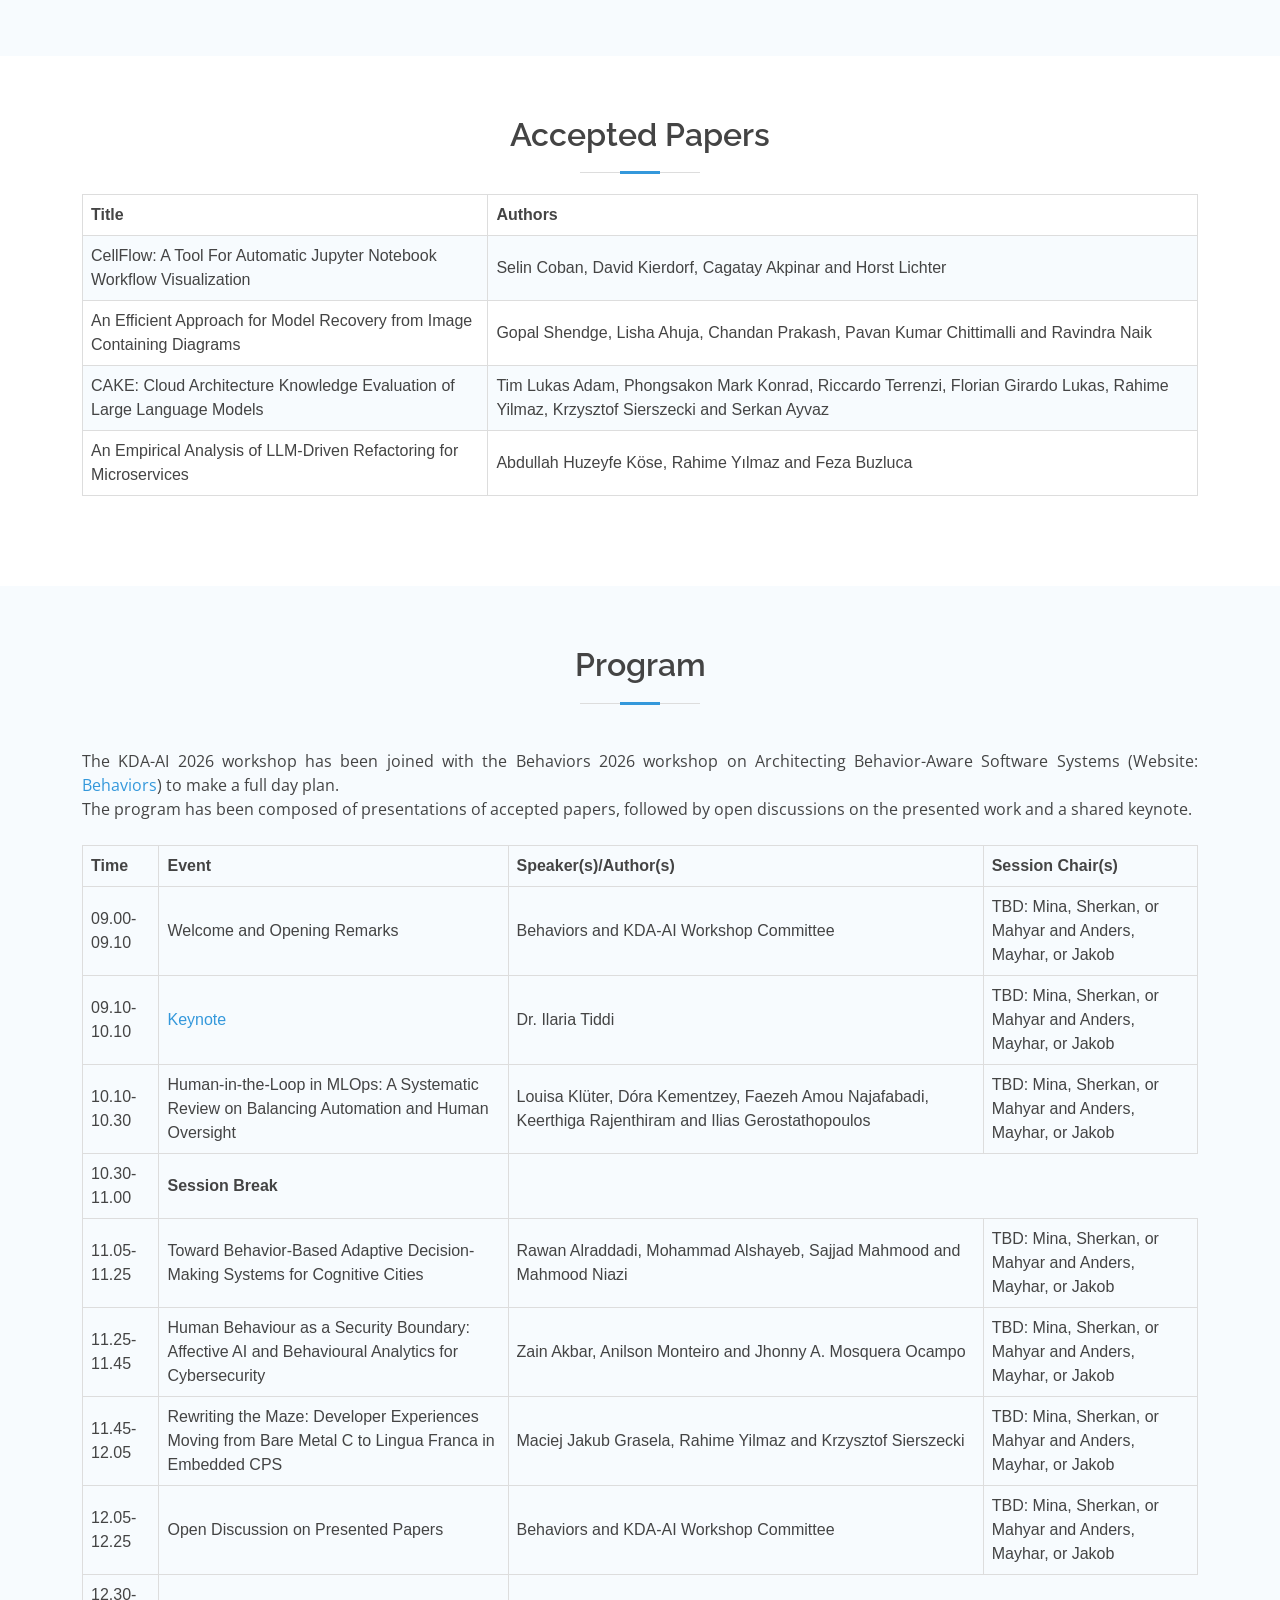
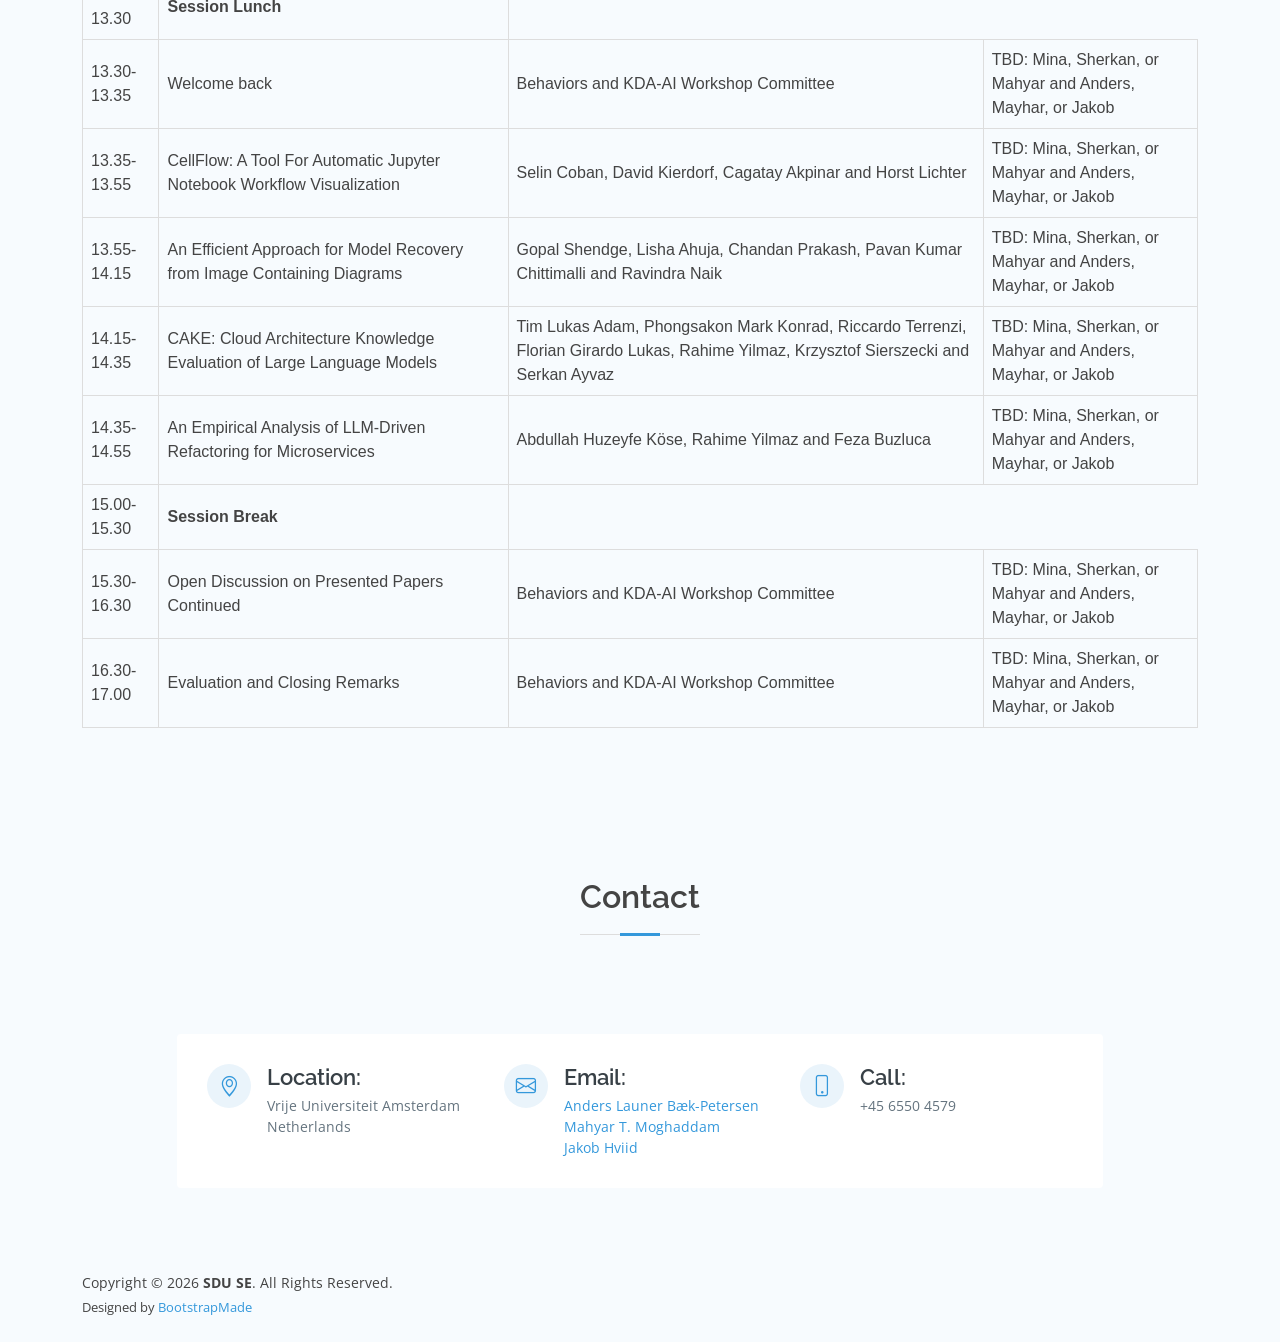
==== commit 4b14125e: "updated schedule." ====
--- a/index.html
+++ b/index.html
@@ -102,7 +102,8 @@
         Co-located with the 23rd IEEE International Conference on Software Architecture (ICSA) 2026 <br /> Amsterdam,
         Netherlands</h2>
       <!-- <h2><b>KDA-AI: Knowledge-Driven Architectures in the Age of AI</b></h2> -->
-      <a target="_blank" href="https://conf.researchr.org/attending/icsa-2026/registration" class="btn-get-started scrollto">Register</a>
+      <a target="_blank" href="https://conf.researchr.org/attending/icsa-2026/registration"
+        class="btn-get-started scrollto">Register</a>
       <!-- <a target="_blank" href="https://conf.researchr.org/home/icsa-2026" class="btn-get-started scrollto">Register</a> -->
       <!-- <a target="_blank" href="https://easychair.org/my2/conference?conf=icsa2026" 
         class="btn-get-started scrollto">Submit</a> -->
@@ -445,23 +446,26 @@
         <div class="section-title">
           <h2>Program</h2>
           <p align="justify">
-            
-            
-            
+
+
+
             <br>
-            
-            
-            The KDA-AI 2026 workshop has been joined with the Behaviors 2026 workshop on Architecting Behavior-Aware Software Systems (Website: <a href="https://behaviors-icsa.github.io/">Behaviors</a>) to make a full day plan. 
-            
-      
+
+
+            The KDA-AI 2026 workshop has been joined with the Behaviors 2026 workshop on Architecting Behavior-Aware
+            Software Systems (Website: <a href="https://behaviors-icsa.github.io/">Behaviors</a>) to make a full day
+            plan.
+
+
             <br>
-            
-            
-            The program has been composed of presentations of accepted papers, followed by open discussions on the presented work and a shared keynote. 
+
+
+            The program has been composed of presentations of accepted papers, followed by open discussions on the
+            presented work and a shared keynote.
             <br>
             <br>
-            
-          
+
+
           </p>
 
           <table>
@@ -472,84 +476,161 @@
               <th>Speaker(s)/Author(s)</th>
               <th>Session Chair(s)</th>
             </tr>
-      
-
-            <tr>
-              <td>13.30-14.00</td>
+
+
+
+
+            <tr>
+              <td>09.00-09.10</td>
+              <td>
+                Welcome and Opening Remarks</td>
+              <td>
+                Behaviors and KDA-AI Workshop Committee</td>
+              <td>TBD: Mina, Sherkan, or Mahyar and Anders, Mayhar, or Jakob</td>
+
+            </tr>
+            <tr>
+              <td>09.10-10.10</td>
               <td>
                 <a href="./keynote.html">Keynote</a>
               </td>
-              <td>Dr. Ilaria Tiddi</td>
-              <td>TBD: Mina, Sherkan, or Mahyar and Anders, Mayhar, or Jakob</td>
-              
-            </tr>
-
-
-
-
-            <tr>
-              <td>14.00-14.10</td>
-              <td>Welcome and Opening Remarks - Knowledge-Driven Architectures for AI Systems</td>
-              <td>KDA Committee</td>
-              <td>TBD: Anders, Mayhar, or Jakob</td>
-            </tr>
-
-
-            <!-- 
-            Selin Coban, David Kierdorf, Cagatay Akpinar and Horst Lichter. CellFlow: A Tool For Automatic Jupyter Notebook Workflow Visualization
-            Gopal Shendge, Lisha Ahuja, Chandan Prakash, Pavan Kumar Chittimalli and Ravindra Naik. An Efficient Approach for Model Recovery from Image Containing Diagrams
-            Tim Lukas Adam, Phongsakon Mark Konrad, Riccardo Terrenzi, Florian Girardo Lukas, Rahime Yilmaz, Krzysztof Sierszecki and Serkan Ayvaz. CAKE: Cloud Architecture Knowledge Evaluation of Large Language Models
-            Abdullah Huzeyfe Köse, Rahime Yılmaz and Feza Buzluca. An Empirical Analysis of LLM-Driven Refactoring for Microservices
-            -->
-
-
-            <tr>
-              <td>14.10-14.30</td>
-              <td>CellFlow: A Tool For Automatic Jupyter Notebook Workflow Visualization</td>
-              <td>Selin Coban, David Kierdorf, Cagatay Akpinar and Horst Lichter</td>
-              <td>TBD: Anders, Mayhar, or Jakob</td>
+              <td>
+                Dr. Ilaria Tiddi</td>
+              <td>TBD: Mina, Sherkan, or Mahyar and Anders, Mayhar, or Jakob</td>
+
+            </tr>
+            <tr>
+              <td>10.10-10.30</td>
+              <td>
+                Human-in-the-Loop in MLOps: A Systematic Review on Balancing Automation and Human Oversight</td>
+              <td>
+                Louisa Klüter, Dóra Kementzey, Faezeh Amou Najafabadi, Keerthiga Rajenthiram and Ilias Gerostathopoulos
+              </td>
+              <td>TBD: Mina, Sherkan, or Mahyar and Anders, Mayhar, or Jakob</td>
+
+            </tr>
+            <tr>
+              <td>10.30-11.00</td>
+              <td><b>Session Break</b></td>
+
+
+            </tr>
+            <tr>
+              <td>11.05-11.25</td>
+              <td>
+                Toward Behavior-Based Adaptive Decision-Making Systems for Cognitive Cities</td>
+              <td>
+                Rawan Alraddadi, Mohammad Alshayeb, Sajjad Mahmood and Mahmood Niazi</td>
+              <td>TBD: Mina, Sherkan, or Mahyar and Anders, Mayhar, or Jakob</td>
+
+            </tr>
+            <tr>
+              <td>11.25-11.45</td>
+              <td>
+                Human Behaviour as a Security Boundary: Affective AI and Behavioural Analytics for Cybersecurity</td>
+              <td>
+                Zain Akbar, Anilson Monteiro and Jhonny A. Mosquera Ocampo</td>
+              <td>TBD: Mina, Sherkan, or Mahyar and Anders, Mayhar, or Jakob</td>
+
+            </tr>
+            <tr>
+              <td>11.45-12.05</td>
+              <td>
+                Rewriting the Maze: Developer Experiences Moving from Bare Metal C to Lingua Franca in Embedded CPS</td>
+              <td>
+                Maciej Jakub Grasela, Rahime Yilmaz and Krzysztof Sierszecki</td>
+              <td>TBD: Mina, Sherkan, or Mahyar and Anders, Mayhar, or Jakob</td>
+
+            </tr>
+            <tr>
+              <td>12.05-12.25</td>
+              <td>
+                Open Discussion on Presented Papers</td>
+              <td>
+                Behaviors and KDA-AI Workshop Committee</td>
+              <td>TBD: Mina, Sherkan, or Mahyar and Anders, Mayhar, or Jakob</td>
+
+            </tr>
+            <tr>
+              <td>12.30-13.30</td>
+              <td><b>Session Lunch</b></td>
+
+
+            </tr>
+            <tr>
+              <td>13.30-13.35</td>
+              <td>
+                Welcome back</td>
+              <td>
+                Behaviors and KDA-AI Workshop Committee</td>
+              <td>TBD: Mina, Sherkan, or Mahyar and Anders, Mayhar, or Jakob</td>
+
+            </tr>
+            <tr>
+              <td>13.35-13.55</td>
+              <td>
+                CellFlow: A Tool For Automatic Jupyter Notebook Workflow Visualization</td>
+              <td>
+                Selin Coban, David Kierdorf, Cagatay Akpinar and Horst Lichter</td>
+              <td>TBD: Mina, Sherkan, or Mahyar and Anders, Mayhar, or Jakob</td>
+
+            </tr>
+            <tr>
+              <td>13.55-14.15</td>
+              <td>
+                An Efficient Approach for Model Recovery from Image Containing Diagrams</td>
+              <td>
+                Gopal Shendge, Lisha Ahuja, Chandan Prakash, Pavan Kumar Chittimalli and Ravindra Naik</td>
+              <td>TBD: Mina, Sherkan, or Mahyar and Anders, Mayhar, or Jakob</td>
+
+            </tr>
+            <tr>
+              <td>14.15-14.35</td>
+              <td>
+                CAKE: Cloud Architecture Knowledge Evaluation of Large Language Models</td>
+              <td>
+                Tim Lukas Adam, Phongsakon Mark Konrad, Riccardo Terrenzi, Florian Girardo Lukas, Rahime Yilmaz,
+                Krzysztof Sierszecki and Serkan Ayvaz</td>
+              <td>TBD: Mina, Sherkan, or Mahyar and Anders, Mayhar, or Jakob</td>
+
             </tr>
             <tr>
               <td>14.35-14.55</td>
-              <td>An Efficient Approach for Model Recovery from Image Containing Diagrams</td>
-              <td>Gopal Shendge, Lisha Ahuja, Chandan Prakash, Pavan Kumar Chittimalli and Ravindra Naik</td>
-              <td>TBD: Anders, Mayhar, or Jakob</td>
-            </tr>
-            
-            
-            
+              <td>
+                An Empirical Analysis of LLM-Driven Refactoring for Microservices</td>
+              <td>
+                Abdullah Huzeyfe Köse, Rahime Yilmaz and Feza Buzluca</td>
+              <td>TBD: Mina, Sherkan, or Mahyar and Anders, Mayhar, or Jakob</td>
+
+            </tr>
             <tr>
               <td>15.00-15.30</td>
-              <td colspan="3" style="text-align: center;">Session Break</td>
-            </tr>
-            
-            
-            <tr>
-              <td>15.35-15.55</td>
-              <td>CAKE: Cloud Architecture Knowledge Evaluation of Large Language Models</td>
-              <td>Tim Lukas Adam, Phongsakon Mark Konrad, Riccardo Terrenzi, Florian Girardo Lukas, Rahime Yilmaz, Krzysztof Sierszecki and Serkan Ayvaz</td>
-              <td>TBD: Anders, Mayhar, or Jakob</td>
-            </tr>
-            <tr>
-              <td>16.00-16.20</td>
-              <td>An Empirical Analysis of LLM-Driven Refactoring for Microservices</td>
-              <td>Abdullah Huzeyfe Köse, Rahime Yilmaz and Feza Buzluca</td>
-              <td>TBD: Anders, Mayhar, or Jakob</td>
-            </tr>
-            <tr>
-              <td>16.25-16.55</td>
-              <td>Open Discussion on Presented Papers</td>
-              <td></td>
-              <!-- <td>KDA Committee</td> -->
-              <td>TBD: Anders, Mayhar, or Jakob</td>
-            </tr>
-            <tr>
-              <td>16.55-17.00</td>
-              <td>Closing Remarks and Summary</td>
-              <td>KDA Committee</td>
-              <td>TBD: Anders, Mayhar, or Jakob</td>
-            </tr>
-            
+              <td><b>Session Break</b></td>
+
+            </tr>
+
+            <tr>
+              <td>15.30-16.30</td>
+              <td>
+                Open Discussion on Presented Papers Continued</td>
+              <td>
+                Behaviors and KDA-AI Workshop Committee</td>
+              <td>TBD: Mina, Sherkan, or Mahyar and Anders, Mayhar, or Jakob</td>
+
+            </tr>
+            <tr>
+              <td>16.30-17.00</td>
+              <td>
+                Evaluation and Closing Remarks</td>
+              <td>Behaviors and KDA-AI Workshop Committee</td>
+
+
+
+
+              <td>TBD: Mina, Sherkan, or Mahyar and Anders, Mayhar, or Jakob</td>
+
+            </tr>
+
 
 
 
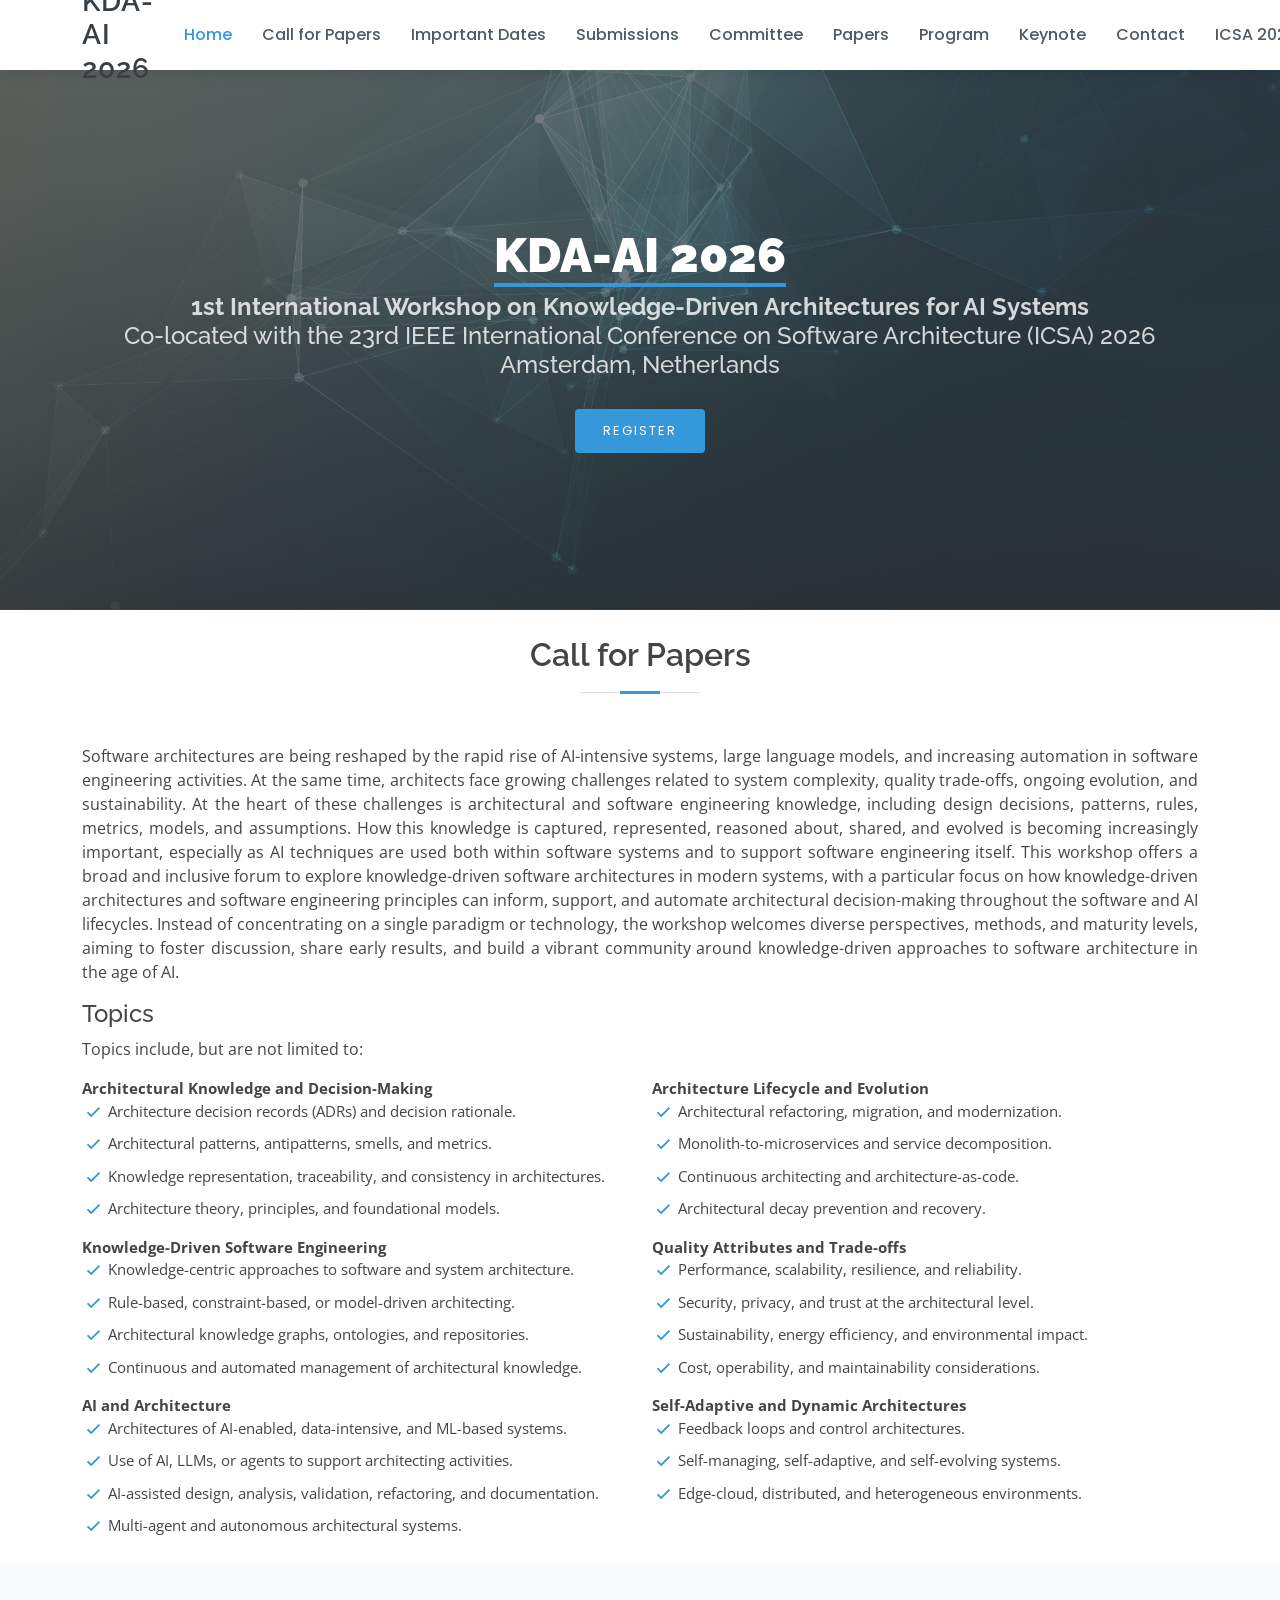
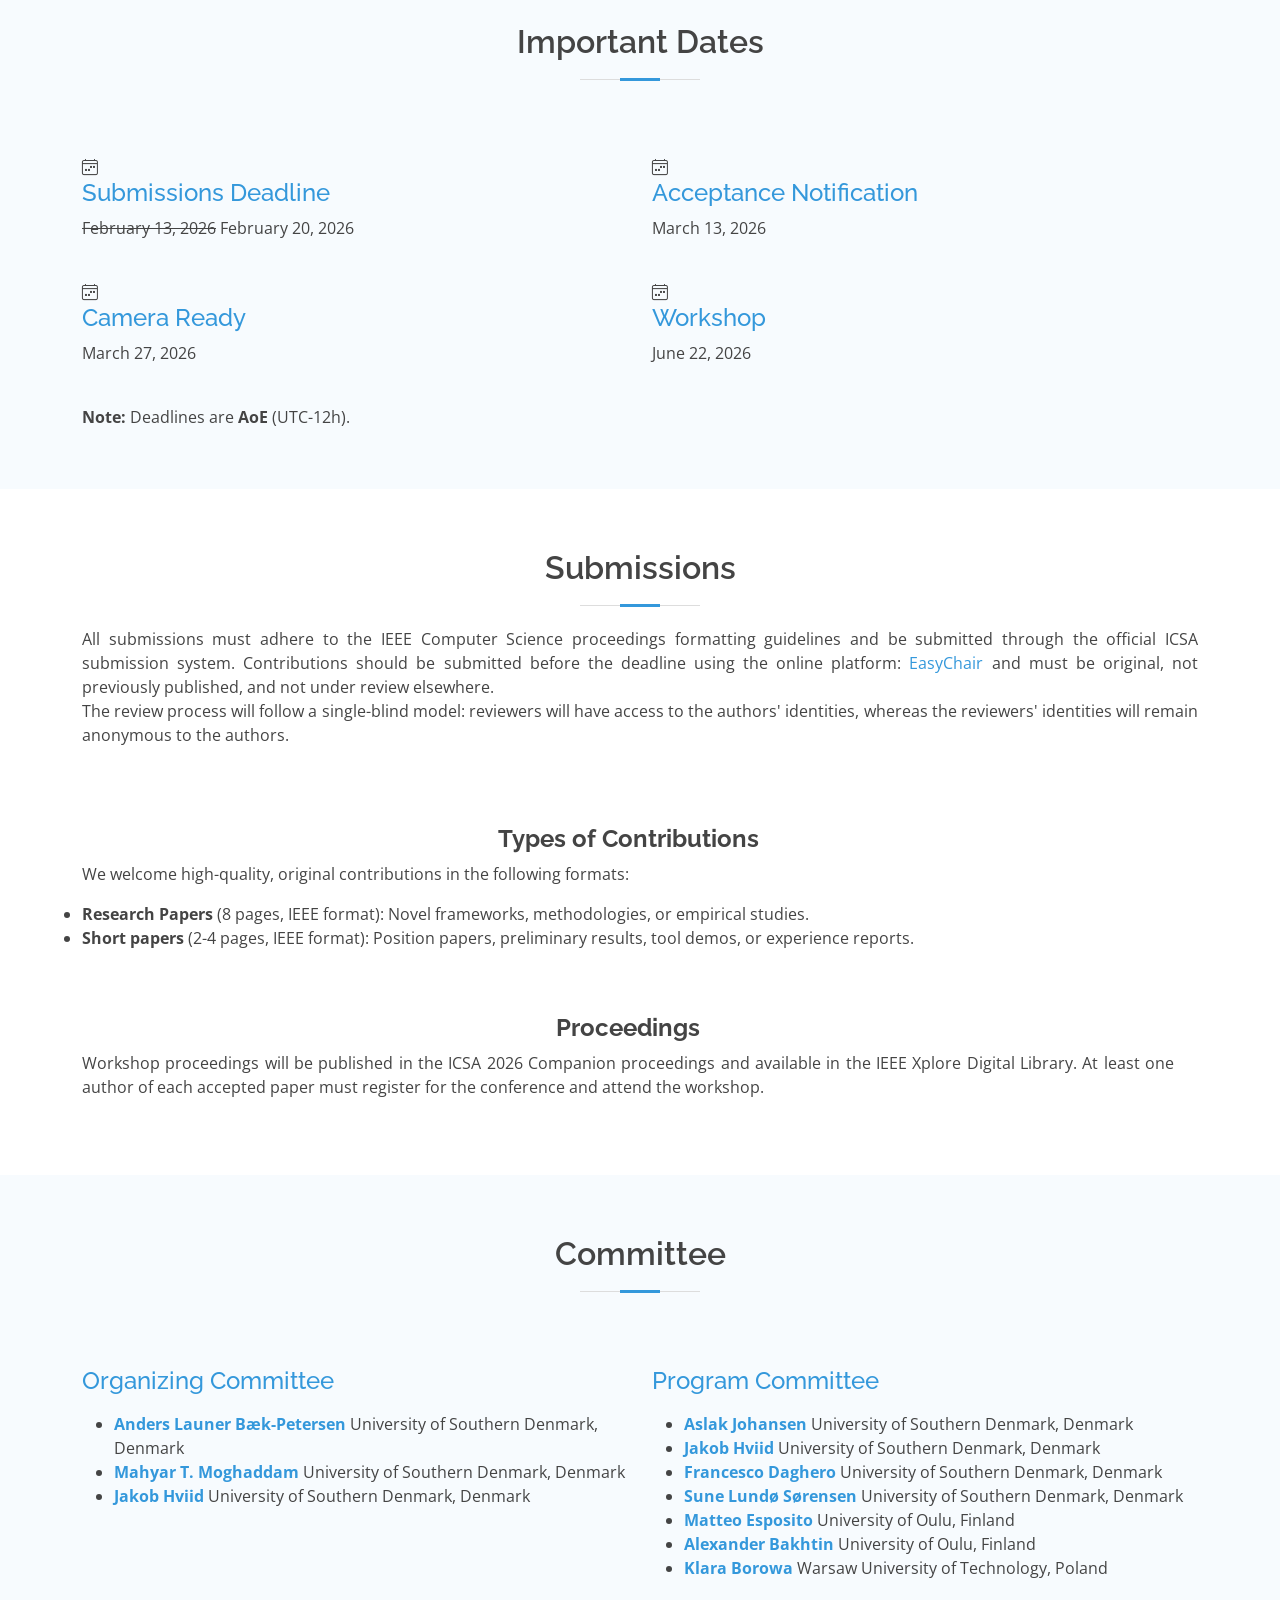
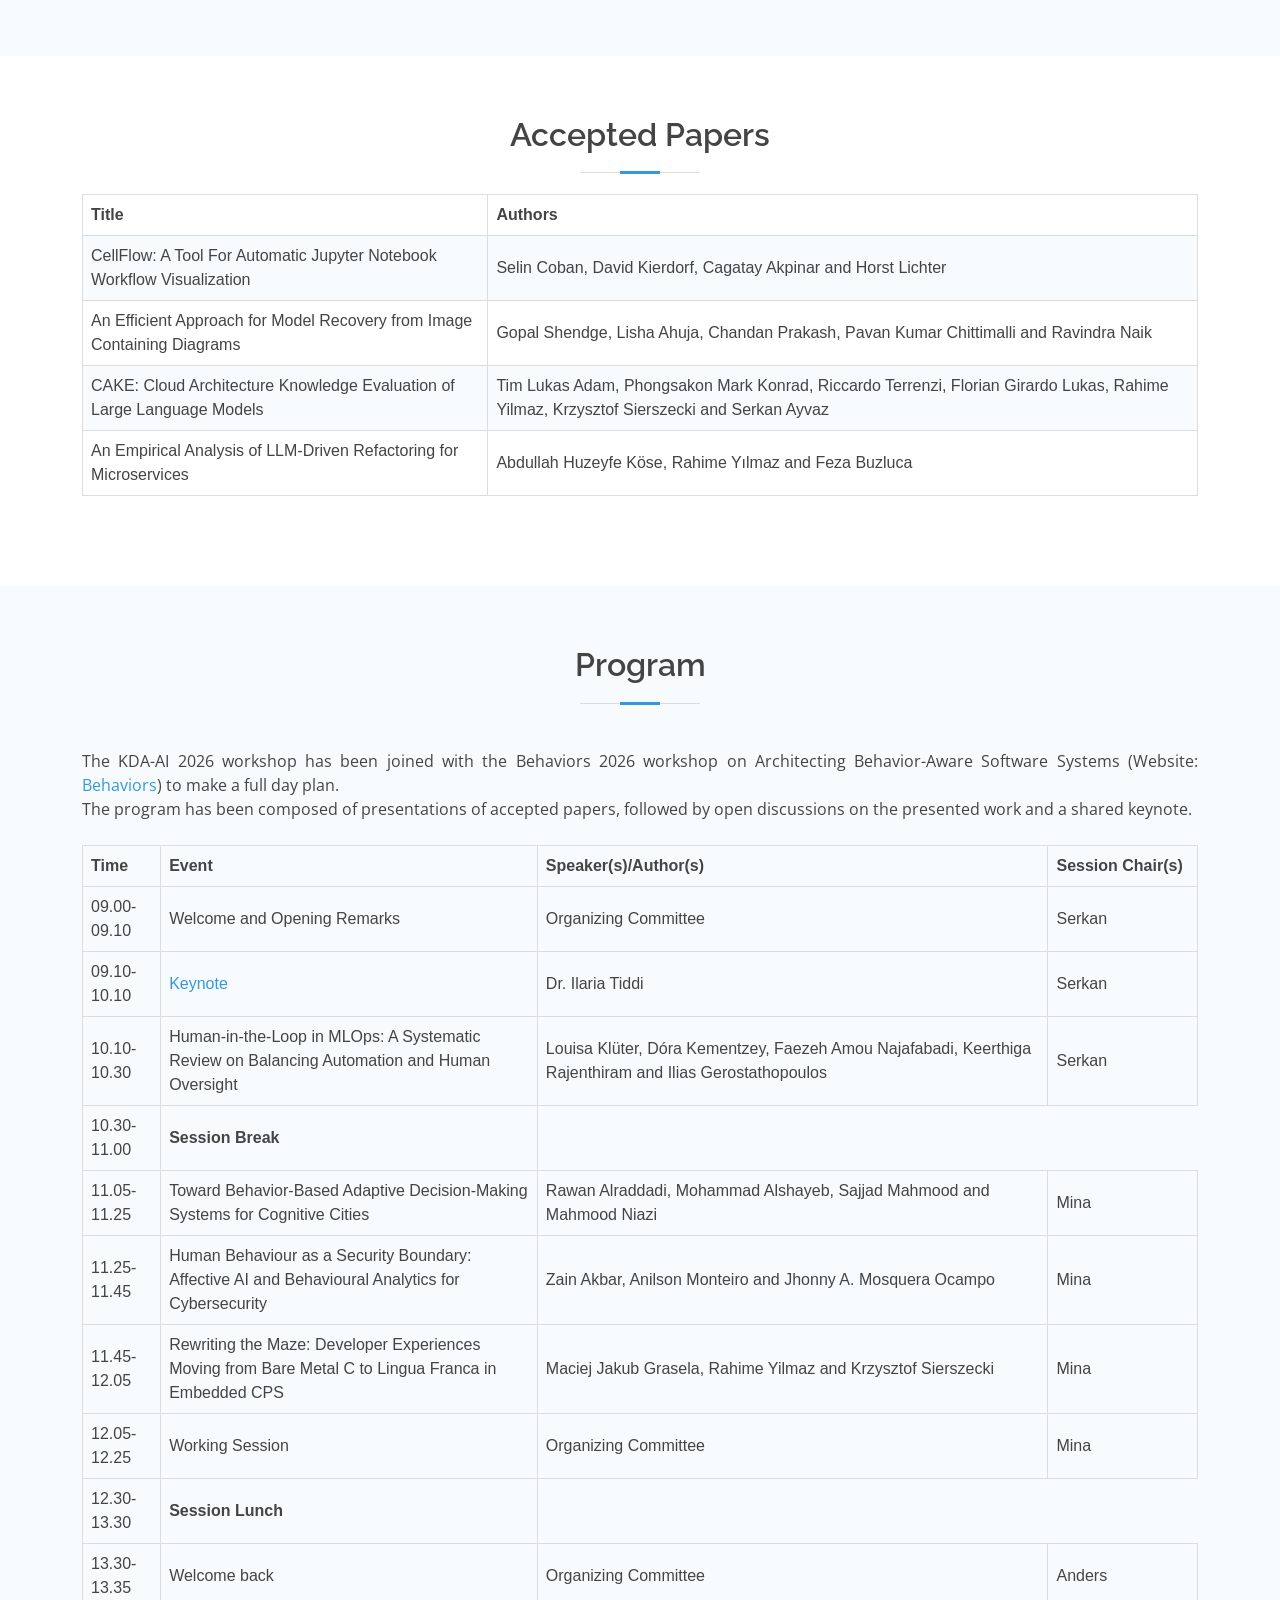
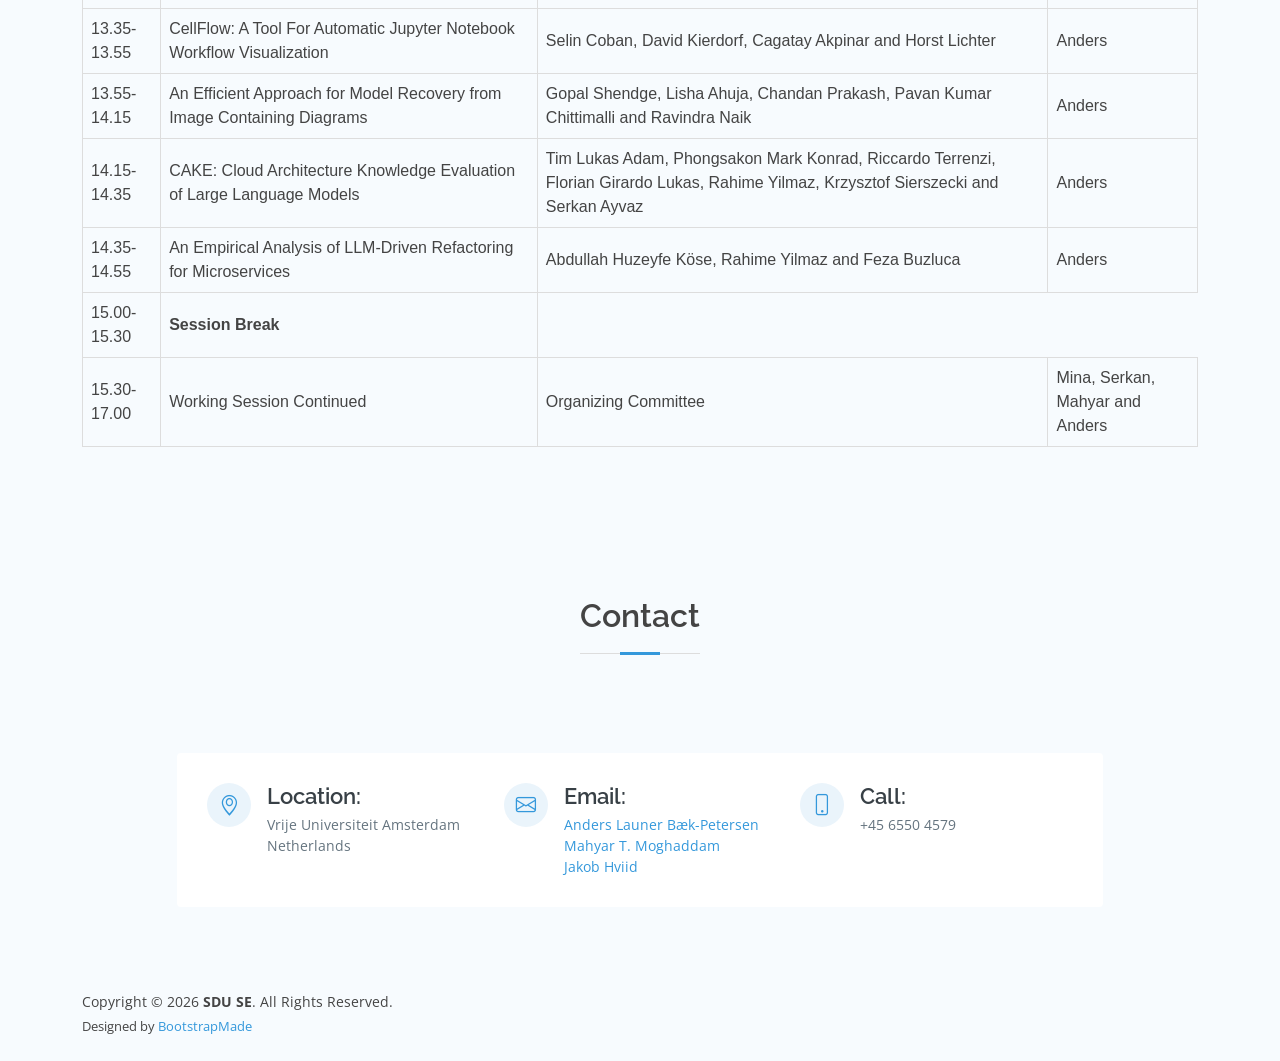
==== commit 84d1cc5b: "updated schedule, name..." ====
--- a/index.html
+++ b/index.html
@@ -485,8 +485,8 @@
               <td>
                 Welcome and Opening Remarks</td>
               <td>
-                Behaviors and KDA-AI Workshop Committee</td>
-              <td>TBD: Mina, Sherkan, or Mahyar and Anders, Mayhar, or Jakob</td>
+                Organizing Committee</td>
+              <td>Serkan</td>
 
             </tr>
             <tr>
@@ -496,7 +496,7 @@
               </td>
               <td>
                 Dr. Ilaria Tiddi</td>
-              <td>TBD: Mina, Sherkan, or Mahyar and Anders, Mayhar, or Jakob</td>
+              <td>Serkan</td>
 
             </tr>
             <tr>
@@ -506,7 +506,7 @@
               <td>
                 Louisa Klüter, Dóra Kementzey, Faezeh Amou Najafabadi, Keerthiga Rajenthiram and Ilias Gerostathopoulos
               </td>
-              <td>TBD: Mina, Sherkan, or Mahyar and Anders, Mayhar, or Jakob</td>
+              <td>Serkan</td>
 
             </tr>
             <tr>
@@ -521,7 +521,7 @@
                 Toward Behavior-Based Adaptive Decision-Making Systems for Cognitive Cities</td>
               <td>
                 Rawan Alraddadi, Mohammad Alshayeb, Sajjad Mahmood and Mahmood Niazi</td>
-              <td>TBD: Mina, Sherkan, or Mahyar and Anders, Mayhar, or Jakob</td>
+              <td>Mina</td>
 
             </tr>
             <tr>
@@ -530,7 +530,7 @@
                 Human Behaviour as a Security Boundary: Affective AI and Behavioural Analytics for Cybersecurity</td>
               <td>
                 Zain Akbar, Anilson Monteiro and Jhonny A. Mosquera Ocampo</td>
-              <td>TBD: Mina, Sherkan, or Mahyar and Anders, Mayhar, or Jakob</td>
+              <td>Mina</td>
 
             </tr>
             <tr>
@@ -539,16 +539,16 @@
                 Rewriting the Maze: Developer Experiences Moving from Bare Metal C to Lingua Franca in Embedded CPS</td>
               <td>
                 Maciej Jakub Grasela, Rahime Yilmaz and Krzysztof Sierszecki</td>
-              <td>TBD: Mina, Sherkan, or Mahyar and Anders, Mayhar, or Jakob</td>
+              <td>Mina</td>
 
             </tr>
             <tr>
               <td>12.05-12.25</td>
               <td>
-                Open Discussion on Presented Papers</td>
-              <td>
-                Behaviors and KDA-AI Workshop Committee</td>
-              <td>TBD: Mina, Sherkan, or Mahyar and Anders, Mayhar, or Jakob</td>
+                Working Session</td>
+              <td>
+                Organizing Committee</td>
+              <td>Mina</td>
 
             </tr>
             <tr>
@@ -562,8 +562,8 @@
               <td>
                 Welcome back</td>
               <td>
-                Behaviors and KDA-AI Workshop Committee</td>
-              <td>TBD: Mina, Sherkan, or Mahyar and Anders, Mayhar, or Jakob</td>
+                Organizing Committee</td>
+              <td>Anders</td>
 
             </tr>
             <tr>
@@ -572,7 +572,7 @@
                 CellFlow: A Tool For Automatic Jupyter Notebook Workflow Visualization</td>
               <td>
                 Selin Coban, David Kierdorf, Cagatay Akpinar and Horst Lichter</td>
-              <td>TBD: Mina, Sherkan, or Mahyar and Anders, Mayhar, or Jakob</td>
+              <td>Anders</td>
 
             </tr>
             <tr>
@@ -581,7 +581,7 @@
                 An Efficient Approach for Model Recovery from Image Containing Diagrams</td>
               <td>
                 Gopal Shendge, Lisha Ahuja, Chandan Prakash, Pavan Kumar Chittimalli and Ravindra Naik</td>
-              <td>TBD: Mina, Sherkan, or Mahyar and Anders, Mayhar, or Jakob</td>
+              <td>Anders</td>
 
             </tr>
             <tr>
@@ -591,7 +591,7 @@
               <td>
                 Tim Lukas Adam, Phongsakon Mark Konrad, Riccardo Terrenzi, Florian Girardo Lukas, Rahime Yilmaz,
                 Krzysztof Sierszecki and Serkan Ayvaz</td>
-              <td>TBD: Mina, Sherkan, or Mahyar and Anders, Mayhar, or Jakob</td>
+              <td>Anders</td>
 
             </tr>
             <tr>
@@ -600,7 +600,7 @@
                 An Empirical Analysis of LLM-Driven Refactoring for Microservices</td>
               <td>
                 Abdullah Huzeyfe Köse, Rahime Yilmaz and Feza Buzluca</td>
-              <td>TBD: Mina, Sherkan, or Mahyar and Anders, Mayhar, or Jakob</td>
+              <td>Anders</td>
 
             </tr>
             <tr>
@@ -610,27 +610,15 @@
             </tr>
 
             <tr>
-              <td>15.30-16.30</td>
-              <td>
-                Open Discussion on Presented Papers Continued</td>
-              <td>
-                Behaviors and KDA-AI Workshop Committee</td>
-              <td>TBD: Mina, Sherkan, or Mahyar and Anders, Mayhar, or Jakob</td>
-
-            </tr>
-            <tr>
-              <td>16.30-17.00</td>
-              <td>
-                Evaluation and Closing Remarks</td>
-              <td>Behaviors and KDA-AI Workshop Committee</td>
-
-
-
-
-              <td>TBD: Mina, Sherkan, or Mahyar and Anders, Mayhar, or Jakob</td>
-
-            </tr>
-
+              <td>15.30-17.00</td>
+              <td>
+                Working Session Continued</td>
+              <td>
+                Organizing Committee</td>
+              <td>Mina, Serkan, Mahyar and Anders</td>
+
+            </tr>
+            
 
 
 
